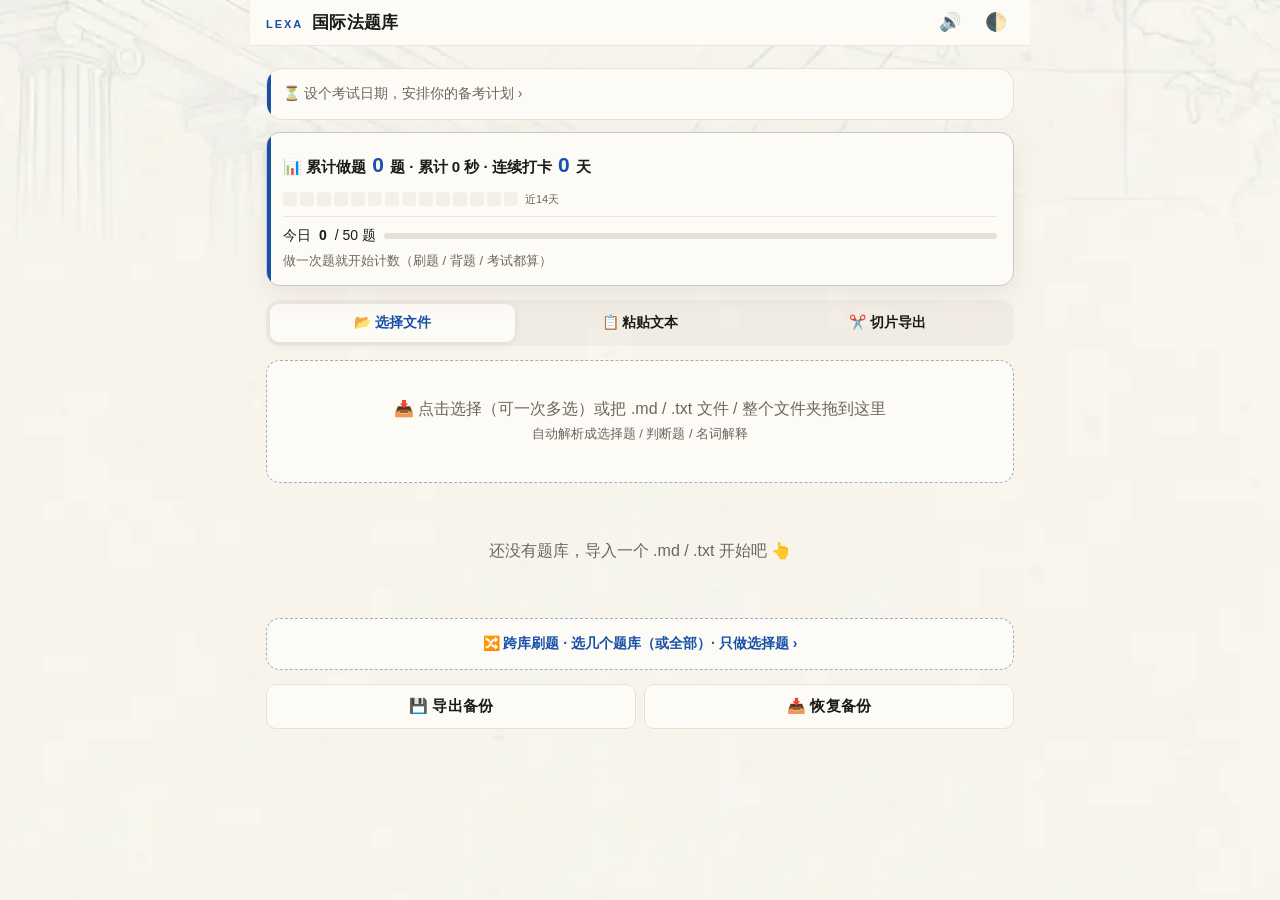
==== index.html @ 232411f0 "Add files via upload" ====
<!DOCTYPE html>
<html lang="zh-CN">
<head>
  <meta charset="UTF-8" />
  <meta name="viewport" content="width=device-width, initial-scale=1, viewport-fit=cover, maximum-scale=1, user-scalable=no" />
  <!-- 与 .appbar 底色一致，装成 PWA 后顶部不留色差；切深色时由 app.js 同步 -->
  <meta name="theme-color" content="#fdfbf6" />
  <title>LEXA · 国际法题库</title>
  <link rel="manifest" href="manifest.webmanifest" />
  <link rel="icon" href="icon.svg" type="image/svg+xml" />
  <link rel="apple-touch-icon" href="icon.svg" />
  <link rel="stylesheet" href="styles.css" />
</head>
<body>
  <!-- 全局错误横幅：任何未捕获异常都会在这里显示，避免白屏无提示 -->
  <div class="crashbar hidden" id="crashbar"></div>

  <!-- 顶部栏 -->
  <div class="appbar">
    <button class="back hidden" id="backBtn">‹ 返回</button>
    <h1><span class="brand-mark">LEXA</span><span class="brand-title" id="title">国际法题库</span></h1>
    <span class="spacer"></span>
    <button class="iconbtn" id="sfxBtn" title="音效开关">🔊</button>
    <button class="iconbtn" id="themeBtn" title="切换深色">🌓</button>
  </div>

  <!-- 首页：题库列表 + 导入 -->
  <div class="view" id="view-home">
    <!-- v37.3：首页恢复条——退出后重开 App 第一眼就能看到 -->
    <div id="homeResumeBar" class="resume-bar hidden" style="margin-bottom:12px">
      <div class="rb-info">▶️ 继续上次 <b id="homeResumeDesc"></b></div>
      <div class="rb-btns">
        <button class="btn small" id="homeResumeGo">继续 ›</button>
        <button class="btn ghost small" id="homeResumeDrop">放弃</button>
      </div>
    </div>
    <!-- v27：考试倒计时 + 目标计划卡（考试日期/目标未设置时显示引导行），由 renderExamCard 填充 -->
    <div id="examCard" class="exam-card hidden"></div>
    <!-- F2：全站累计统计卡（题数/时长/连续打卡），由 renderHomeStats 填充 -->
    <div id="homeStats" class="home-stats hidden"></div>
    <div class="seg" id="importSeg" style="margin-bottom:14px">
      <button data-v="file" class="on">📂 选择文件</button>
      <button data-v="paste">📋 粘贴文本</button>
      <button data-v="slice">✂️ 切片导出</button>
    </div>
    <div class="drop" id="dropZone">
      📥 点击选择（可一次多选）或把 .md / .txt 文件 / 整个文件夹拖到这里<br />
      <span class="muted" style="font-size:13px">自动解析成选择题 / 判断题 / 名词解释</span>
    </div>
    <input type="file" id="fileInput" accept=".md,.markdown,.txt,.text" multiple class="hidden" />
    <div id="sliceArea" class="hidden">
      <div class="drop" id="sliceDrop">
        ✂️ 点击选择多个原始 .md / .txt（可拖入文件或文件夹）<br />
        <span class="muted" style="font-size:13px">原文逐字切片（≤6000 字/片、题块边界切）→ 下载后送 AI 按《题库导入排版规范》修正 → 再导入</span>
      </div>
      <input type="file" id="sliceInput" accept=".md,.markdown,.txt,.text" multiple class="hidden" />
    </div>
    <div id="pasteArea" class="hidden">
      <div class="field">
        <label>题库名称（留空则自动识别文件名/标题）</label>
        <input type="text" id="pasteName" placeholder="例如：2026 法规考点速记" />
      </div>
      <div class="field">
        <label>把 OCR 软件（图片转 markdown）导出的 .md / 笔记文本粘贴到这里</label>
        <textarea id="pasteText" rows="9" placeholder="支持规范格式与自由笔记，参见 README…"></textarea>
      </div>
      <div class="muted" style="font-size:13px;margin:-6px 0 12px">
        💡 工作流：PC 用「图片转 markdown」OCR → 导出 .md → 传到手机 → 在这里粘贴 → 自动转题库
      </div>
      <button class="btn" id="pasteImport">解析并导入题库 ›</button>
    </div>
    <div id="bankList"></div>
    <!-- v31：跨库刷题入口（多题库混合 / 只做选择题） -->
    <div class="mix-entry" id="mixEntry">🔀 跨库刷题 · 选几个题库（或全部）· 只做选择题 ›</div>
    <div class="home-tools">
      <button class="btn secondary" id="backupBtn">💾 导出备份</button>
      <button class="btn secondary" id="restoreBtn">📥 恢复备份</button>
      <input type="file" id="restoreInput" accept=".json,application/json" class="hidden" />
    </div>
  </div>

  <!-- 题库详情：三模式 + 目录 -->
  <div class="view hidden" id="view-bank">
    <div id="bankSwitch" class="bank-switch"></div>
    <div id="bankStats" class="bank-summary"></div>
    <!-- F2：本题库近 14 天每日做题量，由 renderBankChart 填充 -->
    <div id="bankChart" class="bank-chart hidden"></div>

    <!-- v23：断点续刷——上次没做完的背题/刷题会话，进题库即可一键接着来 -->
    <div id="resumeBar" class="resume-bar hidden">
      <div class="rb-info">▶️ 继续上次 <b id="resumeDesc"></b></div>
      <div class="rb-btns">
        <button class="btn small" id="resumeGo">继续 ›</button>
        <button class="btn ghost small" id="resumeDrop">放弃</button>
      </div>
    </div>

    <!-- F1：错题本入口（跨会话，数据来自 progress 的累计答错次数） -->
    <button class="wb-entry" id="wrongEntry" type="button">
      <span>🔥 错题本</span>
      <span class="wb-entry-right"><b id="wrongEntryCount">0</b><span class="muted" id="wrongEntryHint"></span></span>
    </button>

    <!-- F18：弱项专项包（弱章 60% + 错题 40% 组卷，一键进刷题；hint 由 refreshWeakEntry 填充） -->
    <button class="wb-entry wp-entry" id="weakEntry" type="button">
      <span>🎯 弱项专项包</span>
      <span class="wb-entry-right"><b id="weakEntryAcc"></b><span class="muted" id="weakEntryHint">算一算…</span></span>
    </button>

    <div class="mode-grid">
      <div class="mode-card" data-mode="memorize">
        <h3>🃏 背题模式</h3>
        <p>卡片正反面翻转，按记忆曲线安排复习（忘记 / 模糊 / 记住），适合记忆巩固。<span class="due-hint" id="memDueHint"></span></p>
      </div>
      <div class="mode-card" data-mode="practice">
        <h3>✍️ 刷题模式</h3>
        <p>逐题作答立即反馈 + 解析，自动收错题，选项乱序，适合练手感。</p>
      </div>
      <div class="mode-card" data-mode="exam">
        <h3>⏱️ 考试模式</h3>
        <p>限时组卷、交卷出分、按章节正确率分析（仅选择题/判断题计分）。</p>
      </div>
    </div>

    <!-- 练习范围选择（点模式卡片后展开） -->
    <div id="rangeBar" class="range-bar hidden">
      <div class="range-head"><b id="rangeMode"></b>练习范围 <span class="muted" id="rangeHint"></span></div>
      <div class="seg" id="rangeSeg">
        <button data-v="all" class="on">全部题目</button>
        <button data-v="chapter">按章节选</button>
      </div>
      <!-- v30：做题顺序（仅刷题）/ 背书方案（仅背题） -->
      <div class="seg hidden" id="orderSeg">
        <button data-v="rand" class="on">🎲 随机顺序</button>
        <button data-v="seq">📖 按原顺序</button>
      </div>
      <div class="seg hidden" id="planSeg">
        <button data-v="due" class="on">⏰ 到期复习（今日该背）</button>
        <button data-v="all">📚 全书过卡（系统方案）</button>
      </div>
      <!-- v37：背题题型筛选（多选专项等） -->
      <div class="seg hidden" id="memTypeSeg">
        <button data-v="all" class="on">全部题型</button><button data-v="choice">选择题</button>
        <button data-v="multiple">多选专项</button><button data-v="judge">判断题</button>
        <button data-v="essay">主观题</button>
      </div>
      <div id="chapterPicker" class="chapter-picker hidden"></div>
      <button class="btn" id="rangeStart">开始 ›</button>
      <button class="btn ghost" id="rangeCancel">取消</button>
    </div>

    <!-- 目录树 -->
    <div class="section-head">
      <span>目录</span>
      <span class="muted" id="outlineHint"></span>
      <button class="btn ghost small" id="outlineFold">全部折叠</button>
    </div>
    <div id="outlineTree" class="outline"></div>

    <!-- 题目列表 + 搜索 -->
    <div class="section-head">
      <span>题目</span>
      <span class="muted" id="qlistHint"></span>
    </div>
    <input type="search" id="qSearch" class="search" placeholder="搜索题干 / 选项 / 答案 / 解析…" />
    <div id="questionList" class="qlist"></div>

    <div style="margin-top:18px" id="bankTools"></div>
  </div>

  <!-- 学习容器（背题/刷题/考试 共用） -->
  <div class="view hidden" id="view-study"></div>

  <!-- F1：错题本（内容全由 app.js 渲染） -->
  <div class="view hidden" id="view-wrong"></div>

  <!-- v20：恢复备份方式选择（合并 / 覆盖 / 取消） -->
  <div class="modal-mask hidden" id="restoreModal">
    <div class="modal-card">
      <h3>📥 恢复备份</h3>
      <p class="muted" id="rmSummary" style="font-size:14px;margin:4px 0 14px"></p>
      <button class="btn" id="rmMerge">🤝 合并恢复（推荐）</button>
      <div class="muted" style="font-size:12px;margin:4px 0 12px">保留本机数据；学习进度按较新者合并，同一题库自动去重</div>
      <button class="btn secondary" id="rmOverwrite">♻️ 覆盖恢复</button>
      <div class="muted" style="font-size:12px;margin:4px 0 12px">清空本机全部题库与进度，完全换成备份内容（不可撤销）</div>
      <button class="btn ghost" id="rmCancel">取消</button>
    </div>
  </div>

  <!-- v23：声音与震动设置（音效包换包即试听） -->
  <div class="modal-mask hidden" id="sfxModal">
    <div class="modal-card">
      <h3>🔔 声音与震动</h3>
      <div class="field"><label>音效</label>
        <div class="seg" id="sfxOnSeg">
          <button data-v="1">开</button><button data-v="0">关</button>
        </div>
      </div>
      <!-- v29：音量三档——手机外放听合成音偏轻，响度交给用户 -->
      <div class="field"><label>音量</label>
        <div class="seg" id="volSeg">
          <button data-v="0.6">轻</button><button data-v="1">标准</button><button data-v="1.6">响</button>
        </div>
      </div>
      <div class="field"><label>音效包（切换即试听）</label>
        <div class="seg" id="packSeg">
          <button data-v="crisp">清脆</button><button data-v="soft">柔和</button><button data-v="wood">木质</button><button data-v="retro">怀旧</button>
        </div>
      </div>
      <div class="field hidden" id="vibeField"><label>震动（做完一题 / 答错时轻震）</label>
        <div class="seg" id="vibeSeg">
          <button data-v="1">开</button><button data-v="0">关</button>
        </div>
      </div>
      <!-- v28：背景音乐（内置合成曲 + 本地音乐导入，曲目可扩展） -->
      <div class="field"><label>背景音乐（做题时轻声循环）</label>
        <div class="seg" id="bgmOnSeg">
          <button data-v="1">开</button><button data-v="0">关</button>
        </div>
        <select id="bgmTrack"></select>
        <div class="eq-row" style="margin-top:8px">
          <button class="btn secondary" id="bgmAdd">＋ 添加本地音乐</button>
          <button class="btn secondary hidden" id="bgmDel">删</button>
        </div>
        <input type="file" id="bgmFile" accept="audio/*" class="hidden">
        <div class="muted" style="font-size:12px;margin-top:4px">支持 mp3 / m4a / ogg / wav，存在本机不联网</div>
      </div>
      <!-- v39：选项乱序开关（用户要求可切换：乱序/原序） -->
      <div class="field"><label>选项乱序（内容在 ABCD 位置间打乱）</label>
        <div class="seg" id="optShuffleSeg">
          <button data-v="1">🔀 乱序</button><button data-v="0">📖 原序</button>
        </div>
      </div>
      <!-- v34.3：导出题库清洗规则（给外部 AI 的导入规范） -->
      <button class="btn secondary" id="exportRulesBtn">📤 导出清洗规则（AI 导入规范）</button>
      <button class="btn ghost" id="sfxModalClose">关闭</button>
    </div>
  </div>

  <!-- v25：题目编辑弹层（内容由 app.js 按题型生成） -->
  <div class="modal-mask hidden" id="editModal">
    <div class="modal-card">
      <h3>✏️ 编辑题目</h3>
      <div id="editBody"></div>
      <button class="btn" id="editSave">保存</button>
      <button class="btn ghost" id="editCancel">取消</button>
    </div>
  </div>

  <!-- v24：每日目标设置 -->
  <div class="modal-mask hidden" id="goalModal">
    <div class="modal-card">
      <h3>🎯 每日目标</h3>
      <div class="seg" id="goalSeg" style="margin:12px 0">
        <button data-v="20">20 题</button><button data-v="50">50 题</button>
        <button data-v="100">100 题</button><button data-v="150">150 题</button>
      </div>
      <!-- v32 A1：背题每日限额（Anki 式保护——防积压雪崩，不累积到明天） -->
      <div class="field"><label>每日新卡上限</label>
        <div class="seg" id="limNewSeg">
          <button data-v="10">10</button><button data-v="20">20</button>
          <button data-v="30">30</button><button data-v="50">50</button><button data-v="0">不限</button>
        </div>
      </div>
      <div class="field"><label>每日复习上限</label>
        <div class="seg" id="limRevSeg">
          <button data-v="50">50</button><button data-v="100">100</button>
          <button data-v="200">200</button><button data-v="0">不限</button>
        </div>
      </div>
      <button class="btn ghost" id="goalModalClose">关闭</button>
    </div>
  </div>

  <!-- v27：考试计划（考试日期 + 多目标 + 一键三阶段生成），内容由 app.js 渲染 -->
  <div class="modal-mask hidden" id="planModal">
    <div class="modal-card plan-card">
      <h3>⏳ 考试计划</h3>
      <div class="field"><label>考试名称</label>
        <input type="text" id="examName" placeholder="如：00247 国际法" maxlength="40">
      </div>
      <div class="field"><label>考试日期</label>
        <input type="date" id="examDate">
      </div>
      <button class="btn secondary" id="examSave" style="width:100%">保存考试信息</button>
      <div class="plan-list" id="goalList"></div>
      <div class="field"><label>添加目标</label>
        <input type="text" id="goalTitle" placeholder="目标，如：名词解释全部背完" maxlength="60">
        <div class="plan-row">
          <input type="date" id="goalDeadline">
          <select id="goalMetric">
            <option value="new">累计做题数</option>
            <option value="wrong">错题清零</option>
            <option value="mock">整卷模拟次数</option>
            <option value="manual">手动勾选</option>
          </select>
        </div>
        <input type="number" id="goalTarget" placeholder="数量（错题清零/手动可留空）" min="1" inputmode="numeric">
        <button class="btn secondary" id="goalAdd" style="width:100%;margin-top:8px">＋ 添加目标</button>
      </div>
      <button class="btn" id="planGen" style="width:100%">✨ 生成建议计划（三阶段）</button>
      <button class="btn ghost" id="planModalClose">关闭</button>
    </div>
  </div>

  <!-- v31：跨库刷题弹层（题库多选 + 题型筛选 + 顺序） -->
  <div class="modal-mask hidden" id="mixModal">
    <div class="modal-card">
      <h3>🔀 跨库刷题</h3>
      <div class="field"><label>选择题库（可多选）</label>
        <div id="mixBanks" class="chapter-picker" style="max-height:200px;margin-top:4px"></div>
        <button class="btn secondary" id="mixAll" style="width:100%;margin-top:8px">全选 / 全不选</button>
      </div>
      <div class="field"><label>题型</label>
        <div class="seg" id="mixTypeSeg">
          <button data-v="all" class="on">全部题型</button><button data-v="choice">✅ 选择题</button>
          <button data-v="judge">判断题</button><button data-v="essay">主观题</button>
        </div>
      </div>
      <div class="field"><label>顺序</label>
        <div class="seg" id="mixOrderSeg">
          <button data-v="rand" class="on">🎲 随机</button><button data-v="seq">📖 按原顺序</button>
        </div>
      </div>
      <div class="muted" id="mixHint" style="font-size:13px;margin-top:8px"></div>
      <button class="btn" id="mixStart" style="width:100%;margin-top:10px">开始刷题 ›</button>
      <button class="btn secondary" id="mixSave" style="width:100%;margin-top:8px">💾 保存为新题库（下次不用重选）</button>
      <button class="btn ghost" id="mixModalClose">关闭</button>
    </div>
  </div>

  <!-- v24：PWA 更新提示条（新版装好后出现，点刷新即用上） -->
  <div class="update-bar hidden" id="updateBar">
    <span>🎉 新版本已就绪</span>
    <button id="updateReload">刷新</button>
    <button id="updateClose" title="关闭">✕</button>
  </div>

  <div class="toast" id="toast"></div>

  <script src="db.js"></script>
  <script src="parser.js"></script>
  <script src="slicer.js"></script>
  <script src="scheduler.js"></script>
  <script src="scoring.js"></script>
  <script src="sfx.js"></script>
  <script src="bgm.js"></script>
  <script src="app.js"></script>
  <script>
    if ('serviceWorker' in navigator) {
      window.addEventListener('load', () => navigator.serviceWorker.register('sw.js').catch(() => {}));
    }
  </script>
</body>
</html>
---- styles.css ----
/* ============================================================
   唯一令牌源（v15.1 色温校正，2026-09-14）
   全部取自 LEXA 设计板 PNG 的像素采样，基调是「暖米纸 + 宝蓝」。
   上一版照着说明文档写成了冷蓝灰 + 暗靛，色温整体反了，观感发闷。
   改配色只改这里，下面不再有第二份令牌。
   ============================================================ */
:root {
  --bg: #f7f4ed;            /* 暖米白 —— 设计板出现率最高色 */
  --surface: #fdfbf6;       /* 暖白卡片，比底色亮一档 */
  --card: #fdfbf6;
  --text: #1a1a17;          /* 中性偏暖深色（设计板文字实测 #101010~#181818） */
  --muted: #6b665e;         /* 暖灰 —— 在 #f7f4ed 上对比度 5.18 */
  --primary: #1850a8;       /* 宝蓝 —— 设计板实测主色 */
  --primary-d: #123f8a;
  --primary-soft: #e7ecf7;
  --on-primary: #ffffff;    /* 实心主色底上的文字色，深色模式必须反相 */
  --ok: #17705d;
  --ok-bg: #e6f0eb;
  --ok-fg: #ffffff;         /* 实心绿底上的文字色，深色模式必须反相 */
  --bad: #a83a33;           /* 砖红 —— 在 --bad-bg 上 5.40（原 #b5473f 只有 4.55，太贴线） */
  --bad-bg: #f8eae6;
  --bad-fg: #ffffff;
  --warn: #8f5b17;          /* 深琥珀 —— 在 --warn-bg 上 5.06（原 #a56b1f 只有 3.94，不达标） */
  --warn-bg: #fbf0dc;
  --line: #e6e1d7;          /* 暖灰分隔线 */
  --line-soft: rgba(230,225,215,.8);
  /* color-mix() 在部分低端安卓 WebView 上无效，这里预先算好实色 */
  --line-primary: #c5cad0;        /* primary 16% + line */
  --line-primary-strong: #9eaec7; /* primary 35% + line */
  --seg-bg: rgba(230,225,215,.42);
  --toast-bg: #1f1c17;            /* 暖黑，替代冷黑 #111827 */
  --grid-line: rgba(140,122,92,.05);
  --bg-img: url("bg-light.webp"); /* v15 LEXA 底图（9KB WebP，已暖化） */
  --radius: 14px;
  --shadow: 0 8px 26px rgba(74, 62, 40, .09);
  --shadow-sm: 0 2px 9px rgba(74, 62, 40, .06);
  /* v14 动画令牌：统一时长/曲线，改一处全站生效 */
  --dur-fast: .16s;
  --dur: .26s;
  --dur-slow: .45s;
  --ease: cubic-bezier(.22,.61,.36,1);
}
[data-theme="dark"] {
  /* 设计板全部是浅色界面，深色版没有设计稿依据，
     只做与浅色一致的暖化微调，主色换成同族亮宝蓝。 */
  --bg: #1a1815;
  --surface: #24211c;
  --card: #24211c;
  --text: #f2efe8;
  --muted: #a39c8f;
  --primary: #7aabec;
  --primary-d: #8fbbf2;
  --primary-soft: #1e2c44;
  /* 亮宝蓝底上必须用深色字：白字对比度只有 1.7:1，上一版就是这个毛病 */
  --on-primary: #0f1a2b;
  --ok: #6fc9a8;
  --ok-bg: #16302a;
  --ok-fg: #0b2419;
  --bad: #e8a196;
  --bad-bg: #3a2520;
  --bad-fg: #2a0f0c;
  --warn: #e6bb72;
  --warn-bg: #38301f;
  --line: #38332b;
  --line-soft: rgba(56,51,43,.8);
  --line-primary: #43464a;
  --line-primary-strong: #4f5d6f;
  --seg-bg: rgba(56,51,43,.42);
  --toast-bg: #f2efe8;
  --grid-line: rgba(226,214,190,.035);
  --bg-img: url("bg-dark.webp");
  --shadow: 0 10px 32px rgba(0,0,0,.34);
  --shadow-sm: 0 2px 10px rgba(0,0,0,.24);
}
* { box-sizing: border-box; -webkit-tap-highlight-color: transparent; }
html, body { margin: 0; padding: 0; }
body {
  font-family: -apple-system, BlinkMacSystemFont, "Segoe UI", "PingFang SC", "Microsoft YaHei", sans-serif;
  background: var(--bg); color: var(--text);
  font-size: 16px; line-height: 1.55;
  max-width: 720px; margin: 0 auto;
  overflow-x: hidden;
}

/* ============ v14 动画系统 ============
   原则：只动 transform / opacity / filter —— 不触发布局与重绘，安卓低端机不掉帧。
   所有动画统一走 --dur-* 与 --ease 令牌，改一处全站生效。
   末尾有 prefers-reduced-motion 降级：系统开了「减少动态效果」就全部关掉。
*/
@keyframes fadeIn {
  from { opacity: 0; transform: translateY(10px); }
  to { opacity: 1; transform: translateY(0); }
}
.fade-in { animation: fadeIn var(--dur) var(--ease) forwards; }

/* 切题：新题从右侧 18px 处滑入（背题 / 刷题 / 考试通用） */
@keyframes slideIn {
  from { opacity: 0; transform: translateX(18px); }
  to { opacity: 1; transform: translateX(0); }
}
.slide-in { animation: slideIn var(--dur) var(--ease) both; }

/* v19：视图切换转场（首页↔题库↔学习页↔错题本）。
   .hidden 是 display:none，元素重新显示时 CSS 动画自动重放 —— 纯 CSS 生效，零 JS 改动；
   同一视图内部反复渲染（切题）不会重触发，只有真正「进入视图」才播。 */
@keyframes viewIn {
  from { opacity: 0; transform: translateY(8px); }
  to { opacity: 1; transform: translateY(0); }
}
.view:not(.hidden) { animation: viewIn .24s var(--ease) both; }

/* v20：恢复方式选择弹层（合并 / 覆盖）。只用现有令牌，深浅色自适应。 */
@keyframes maskIn { from { opacity: 0; } to { opacity: 1; } }
.modal-mask {
  position: fixed; inset: 0; z-index: 60;
  display: flex; align-items: center; justify-content: center;
  background: rgba(0, 0, 0, .45);
  padding: 24px;
  animation: maskIn .15s ease both;
}
.modal-mask.hidden { display: none; }
.modal-card {
  background: var(--surface); border: 1px solid var(--line);
  border-radius: 16px; padding: 18px 16px;
  width: 100%; max-width: 340px;
  box-shadow: var(--shadow);
  animation: viewIn .22s var(--ease) both;
  /* v28：设置弹层内容变多（音效/音效包/震动/BGM），小屏上底部按钮会被挤出视外够不着
     ——限高 + 内部滚动（与 .plan-card 同策略）
     v29：加 vh 兜底——X5 等老内核不认 dvh 时整条声明失效，限高直接没了（用户截图实锤） */
  max-height: 86vh; max-height: 86dvh; overflow-y: auto;
}
.modal-card h3 { margin: 0; font-size: 17px; }
.modal-card .btn { width: 100%; }

/* v23：断点续刷横幅（题库详情页，错题本入口上方） */
.resume-bar {
  display: flex; align-items: center; justify-content: space-between; gap: 10px;
  background: var(--surface); border: 1px solid var(--line);
  border-left: 3px solid var(--primary);
  border-radius: 12px; padding: 10px 12px; margin-top: 10px;
  box-shadow: var(--shadow-sm);
  animation: fadeIn .3s var(--ease) both;
}
.rb-info { font-size: 14px; line-height: 1.45; min-width: 0; }
.rb-info b { color: var(--primary); }
.rb-btns { display: flex; gap: 8px; flex: none; }
.rb-btns .btn.small { margin-left: 0; }

/* 答错：选项轻微横向抖动 240ms */
@keyframes shakeX {
  0%, 100% { transform: translateX(0); }
  20% { transform: translateX(-7px); }
  40% { transform: translateX(6px); }
  60% { transform: translateX(-4px); }
  80% { transform: translateX(2px); }
}
.shake { animation: shakeX .24s var(--ease); }

/* 答对：选项弹一下 320ms */
@keyframes pop {
  0% { transform: scale(1); }
  45% { transform: scale(1.035); }
  100% { transform: scale(1); }
}
.pop { animation: pop .32s var(--ease); }

/* 结果页分数：从下方浮起 + 轻微放大 */
@keyframes scoreIn {
  from { opacity: 0; transform: translateY(14px) scale(.94); }
  to { opacity: 1; transform: translateY(0) scale(1); }
}
.result-score { animation: scoreIn .42s var(--ease) both; }

/* 元素出现：列表项/卡片逐个错峰淡入（stagger 用内联 --i 控制） */
@keyframes riseIn {
  from { opacity: 0; transform: translateY(8px); }
  to { opacity: 1; transform: translateY(0); }
}
.rise { animation: riseIn var(--dur) var(--ease) both; animation-delay: calc(var(--i, 0) * 40ms); }

/* 倒计时剩余 60 秒内：数字呼吸提示 */
@keyframes pulseSoft {
  0%, 100% { opacity: 1; }
  50% { opacity: .55; }
}
.timer-warn { animation: pulseSoft 1.4s ease-in-out infinite; color: var(--bad) !important; }

/* 空状态插画 */
.empty-state {
  text-align: center;
  padding: 40px 20px;
  color: var(--muted);
}

.empty-state .emoji {
  font-size: 48px;
  display: block;
  margin-bottom: 12px;
  animation: bounce 2s infinite;
}

@keyframes bounce {
  0%, 100% { transform: translateY(0); }
  50% { transform: translateY(-10px); }
}
/* 全局错误横幅：sticky 而非 fixed，避免盖住顶部栏 */
.crashbar {
  position: sticky; top: 0; z-index: 30;
  background: var(--bad); color: var(--bad-fg);
  padding: 10px 14px; font-size: 13px; line-height: 1.5;
  padding-left: calc(14px + env(safe-area-inset-left, 0px));
  padding-right: calc(14px + env(safe-area-inset-right, 0px));
  padding-top: calc(10px + env(safe-area-inset-top, 0px));
  box-shadow: var(--shadow);
}
.crashbar .crash-row {
  display: flex; align-items: flex-start; gap: 8px;
  padding: 4px 0;
  border-bottom: 1px solid rgba(0,0,0,.22);
}
.crashbar .crash-row:last-child { border-bottom: none; }
.crashbar .crash-row > span { flex: 1; word-break: break-word; }
.crashbar .crash-x {
  flex: none; border: none; background: rgba(0,0,0,.16); color: var(--bad-fg);
  border-radius: 6px; width: 24px; height: 24px; cursor: pointer; font-size: 12px;
  padding: 0; line-height: 1;
}
.appbar {
  position: sticky; top: 0; z-index: 20;
  background: var(--surface); border-bottom: 1px solid var(--line);
  display: flex; align-items: center; gap: 10px;
  padding: 12px 16px;
  /* 刘海屏横屏 / 曲面屏边缘：左右上都要让出安全区 */
  padding-top: calc(12px + env(safe-area-inset-top, 0px));
  padding-left: calc(16px + env(safe-area-inset-left, 0px));
  padding-right: calc(16px + env(safe-area-inset-right, 0px));
}
.appbar h1 { font-size: 18px; margin: 0; flex: 1; }
.appbar .back { cursor: pointer; font-size: 15px; color: var(--primary); border: none; background: none; padding: 4px 0; }
.appbar .iconbtn { cursor: pointer; border: none; background: none; color: var(--text); font-size: 18px; line-height: 1.3; padding: 2px 7px; }
/* 底部留安全区：全面屏/手势条机型上，最后一排按钮（下一题、交卷）不会被系统条压住 */
.view {
  padding: 16px;
  padding-bottom: calc(16px + env(safe-area-inset-bottom, 0px));
  padding-left: calc(16px + env(safe-area-inset-left, 0px));
  padding-right: calc(16px + env(safe-area-inset-right, 0px));
}
.hidden { display: none !important; }
.muted { color: var(--muted); }
.center { text-align: center; }
.spacer { flex: 1; }

/* 按钮 */
.btn {
  display: inline-flex; align-items: center; justify-content: center; gap: 6px;
  border: none; border-radius: 12px; padding: 12px 16px;
  background: var(--primary); color: var(--on-primary); font-size: 15px; font-weight: 600;
  cursor: pointer; width: 100%; transition: transform .05s, background .15s;
}
.btn:active { transform: scale(.98); }
.btn.secondary { background: var(--surface); color: var(--text); border: 1px solid var(--line); }
.btn.ghost { background: transparent; color: var(--primary); }
.btn.danger { background: var(--bad-bg); color: var(--bad); }
.btn-row { display: flex; gap: 10px; }
.btn-row .btn { flex: 1; }

/* 题库卡片 */
.bank-card {
  background: var(--surface); border: 1px solid var(--line); border-radius: var(--radius);
  padding: 16px; margin-bottom: 12px; box-shadow: var(--shadow); cursor: pointer;
}
.bank-card .name { font-size: 17px; font-weight: 700; }
.bank-card .meta { color: var(--muted); font-size: 13px; margin-top: 4px; }
.bank-card .modes { display: flex; gap: 8px; margin-top: 14px; }
.bank-card .modes .btn { padding: 10px; font-size: 14px; }
.bank-card .del { float: right; color: var(--muted); font-size: 13px; cursor: pointer; }

/* 模式选择大卡片 */
.mode-grid { display: grid; grid-template-columns: 1fr; gap: 12px; margin-top: 8px; }
.mode-card {
  background: var(--surface); border: 1px solid var(--line); border-radius: var(--radius);
  padding: 18px; box-shadow: var(--shadow); cursor: pointer;
  position: relative;
}
/* v21：选中态——点开后在「练习范围」期间保持高亮，桌面端也能看出选了哪个模式 */
.mode-card.sel { border-color: var(--primary); }
.mode-card.sel::after {
  content: '✓ 已选';
  position: absolute; top: 10px; right: 10px;
  background: var(--primary); color: var(--on-primary);
  font-size: 11px; font-weight: 700; line-height: 1;
  padding: 5px 9px; border-radius: 999px;
}
.mode-card h3 { margin: 0 0 4px; font-size: 17px; }
.mode-card p { margin: 0; color: var(--muted); font-size: 13px; }

/* 学习卡片（背题） */
.card-flip {
  background: var(--surface); border-radius: var(--radius); box-shadow: var(--shadow);
  min-height: 38vh; padding: 22px;   /* v29：42→38，短题卡不再大片空白 */ display: flex; flex-direction: column;
  border: 1px solid var(--line);
}

/* v14：真 3D 翻转。
   旧版 .card-flip 是「假翻转」——翻面直接把 innerHTML 换成 正面+答案，没有任何转场。
   这里改用 双面 + rotateY：两面用 grid 叠在同一格里，容器高度自动取两面中较高的那个，
   所以长题干/长解析也不会被裁掉（不需要写死 height）。 */
.flip3d { perspective: 1600px; margin-bottom: 2px; }
.flip3d-inner {
  display: grid;
  transform-style: preserve-3d;
  transition: transform var(--dur-slow) var(--ease);
}
.flip3d.flipped .flip3d-inner { transform: rotateY(180deg); }
.flip-face {
  grid-area: 1 / 1;
  backface-visibility: hidden;
  -webkit-backface-visibility: hidden;
  background: var(--surface); border: 1px solid var(--line);
  border-radius: var(--radius); box-shadow: var(--shadow);
  min-height: 38vh; padding: 22px;   /* v29：42→38，短题卡不再大片空白 */
  display: flex; flex-direction: column;
}
.flip-back { transform: rotateY(180deg); }
.flip-face .tag {
  align-self: flex-start; font-size: 12px; padding: 3px 10px; border-radius: 999px;
  background: var(--primary); color: var(--on-primary); margin-bottom: 12px;
}
.flip-face .stem { font-size: 19px; font-weight: 600; }
.flip-face .opt { margin: 10px 0; padding: 12px 14px; border: 1px solid var(--line); border-radius: 12px; }
.flip-face .def { font-size: 17px; line-height: 1.7; }
.flip-face .exp { margin-top: 14px; padding-top: 12px; border-top: 1px dashed var(--line); color: var(--muted); font-size: 14px; }
.card-flip .tag {
  align-self: flex-start; font-size: 12px; padding: 3px 10px; border-radius: 999px;
  background: var(--primary); color: var(--on-primary); margin-bottom: 12px;
}
.card-flip .stem { font-size: 19px; font-weight: 600; flex: 1; }
.card-flip .opt { margin: 10px 0; padding: 12px 14px; border: 1px solid var(--line); border-radius: 12px; }
.card-flip .def { font-size: 17px; line-height: 1.7; flex: 1; }
.card-flip .exp { margin-top: 14px; padding-top: 12px; border-top: 1px dashed var(--line); color: var(--muted); font-size: 14px; }
.flip-hint { text-align: center; color: var(--muted); margin: 14px 0; font-size: 14px; }
.rate-row { display: flex; gap: 10px; margin-top: 8px; }
.rate-row .btn { flex: 1; }
.rate-forget { background: var(--bad-bg); color: var(--bad); }
.rate-dim { background: var(--warn-bg); color: var(--warn); }
.rate-know { background: var(--ok-bg); color: var(--ok); }

/* 刷题/考试的选项 */
.q-stem { font-size: 18px; font-weight: 600; margin-bottom: 16px; }
.q-stem .qnum { color: var(--muted); font-size: 14px; font-weight: 400; display: block; margin-bottom: 6px; }
.option {
  display: flex; align-items: center; gap: 12px; padding: 14px;
  border: 1.5px solid var(--line); border-radius: 12px; margin-bottom: 10px; cursor: pointer;
  background: var(--surface);
  /* v14：按下即时回弹 + 状态色渐变，点上去有"手感" */
  transition: transform var(--dur-fast) var(--ease),
              border-color var(--dur-fast) var(--ease),
              background var(--dur) var(--ease),
              opacity var(--dur) var(--ease);
}
.option:active { transform: scale(.985); }
.option .key {
  width: 28px; height: 28px; flex: none; border-radius: 50%; border: 1.5px solid var(--line);
  display: flex; align-items: center; justify-content: center; font-weight: 700; font-size: 14px;
  transition: border-color var(--dur-fast) var(--ease), color var(--dur-fast) var(--ease),
              background var(--dur-fast) var(--ease);
}
.option.correct { border-color: var(--ok); background: var(--ok-bg); }
.option.correct .key { border-color: var(--ok); color: var(--ok-fg); background: var(--ok); }
.option.wrong { border-color: var(--bad); background: var(--bad-bg); }
.option.wrong .key { border-color: var(--bad); color: var(--bad-fg); background: var(--bad); }
.option.chosen { border-color: var(--primary); }
/* v14：出结果后，非正确项整体淡出到 55%，视线自动落在正确答案上 */
.option.locked { cursor: default; }
.option.locked:active { transform: none; }
.option.locked:not(.correct):not(.wrong) { opacity: .55; }

/* v5 填空题输入作答 */
.fill-input {
  width: 100%; box-sizing: border-box; padding: 14px; font-size: 16px; /* 16px 防 iOS 聚焦缩放 */
  border: 1.5px solid var(--line); border-radius: 12px; background: var(--surface);
  color: var(--text); margin-bottom: 12px; outline: none;
  -webkit-appearance: none; appearance: none;
}
.fill-input:focus { border-color: var(--primary); }
.fill-input:disabled { opacity: .75; cursor: not-allowed; }
.fill-input.fill-right { border-color: var(--ok); background: var(--ok-bg); }
.fill-input.fill-wrong { border-color: var(--bad); background: var(--bad-bg); }
.option.chosen .key { border-color: var(--primary); color: var(--primary); }
.option.locked { cursor: default; }
/* v14：反馈块左侧 3px 色条 + 滑入，比整块纯色底更克制、也更容易一眼分辨对错 */
.feedback {
  margin: 14px 0; padding: 12px 14px; border-radius: 12px; font-weight: 600;
  border-left: 3px solid transparent;
  animation: slideIn var(--dur) var(--ease) both;
}
.feedback.ok { background: var(--ok-bg); color: var(--ok); border-left-color: var(--ok); }
.feedback.bad { background: var(--bad-bg); color: var(--bad); border-left-color: var(--bad); }
.feedback .sub {
  font-weight: 400; color: var(--muted); display: block;
  margin-top: 8px; padding-top: 8px; font-size: 14px; line-height: 1.6;
  border-top: 1px solid rgba(128,128,128,.16);
}
.q-stem .qnum .timer-warn { font-variant-numeric: tabular-nums; }

/* 进度条 */
.progress-top { display: flex; align-items: center; gap: 10px; margin-bottom: 14px; font-size: 13px; color: var(--muted); }
.progress-top .pnum { font-variant-numeric: tabular-nums; font-weight: 600; color: var(--text); flex: none; }
/* v21：背题/刷题的用时 chip（考试模式的时间在题号里，沿用 v14 位置） */
.progress-top .mtimer {
  flex: none; font-size: 12px; color: var(--muted);
  font-variant-numeric: tabular-nums;
}
/* v14：6px 粗条改成 3px 细线，不抢题干视觉重心；填充条加渐变与缓动 */
.progress-bar { flex: 1; height: 3px; background: var(--line); border-radius: 999px; overflow: hidden; }
.progress-bar > span {
  display: block; height: 100%; border-radius: 999px;
  background: linear-gradient(90deg, var(--primary), var(--primary-d));
  transition: width var(--dur-slow) var(--ease);
}

/* 考试设置 */
.field { margin-bottom: 16px; }
.field label { display: block; font-size: 14px; margin-bottom: 6px; color: var(--muted); }
.field input, .field select, .field textarea {
  width: 100%; padding: 12px; border: 1px solid var(--line); border-radius: 10px;
  background: var(--surface); color: var(--text); font-size: 16px; /* v22：16px 防 iOS 聚焦缩放 */
  font-family: inherit; resize: vertical;
}
.field textarea { line-height: 1.6; }
.seg { display: flex; gap: 8px; }
.seg button {
  flex: 1; padding: 10px; border: 1px solid var(--line); background: var(--surface);
  color: var(--text); border-radius: 10px; cursor: pointer; font-size: 14px;
}
.seg button.on { background: var(--primary); color: var(--on-primary); border-color: var(--primary); }

/* 结果页 */
.result-score { font-size: 52px; font-weight: 800; text-align: center; color: var(--primary); }
.result-sub { text-align: center; color: var(--muted); margin-bottom: 18px; }
.chapter-stat { background: var(--surface); border: 1px solid var(--line); border-radius: 12px; padding: 12px 14px; margin-bottom: 10px; }
.chapter-stat .bar { height: 8px; background: var(--line); border-radius: 999px; overflow: hidden; margin-top: 6px; }
.chapter-stat .bar > span { display: block; height: 100%; background: var(--ok); }
.wrong-item { background: var(--surface); border: 1px solid var(--line); border-radius: 12px; padding: 14px; margin-bottom: 10px; }
.wrong-item .a { color: var(--ok); font-weight: 600; }
.wrong-item .y { color: var(--bad); font-weight: 600; }

/* 导入拖拽 */
.drop {
  border: 2px dashed var(--line); border-radius: var(--radius); padding: 28px; text-align: center;
  color: var(--muted); margin-bottom: 16px;
}
.drop.over { border-color: var(--primary); color: var(--primary); }
.toast {
  position: fixed; left: 50%; transform: translateX(-50%);
  /* 叠加底部安全区：否则安卓手势条会正好压在提示上 */
  bottom: calc(28px + env(safe-area-inset-bottom, 0px));
  background: var(--toast-bg); color: var(--on-primary); padding: 12px 18px; border-radius: 12px; font-size: 14px;
  z-index: 50; opacity: 0; transition: opacity .2s; pointer-events: none; max-width: 90%;
}
.toast.show { opacity: .95; }
.empty { text-align: center; color: var(--muted); padding: 40px 0; }

/* 题库统计条 */
.bank-summary {
  background: var(--surface); border: 1px solid var(--line); border-radius: var(--radius);
  padding: 14px 16px; margin-bottom: 14px; box-shadow: var(--shadow);
}
.bank-summary .sum-main { font-size: 15px; }
.bank-summary .sum-main b { font-size: 20px; color: var(--primary); }
.bank-summary .sum-sub { color: var(--muted); font-size: 13px; margin-top: 4px; }
.master-bar { height: 8px; background: var(--line); border-radius: 999px; overflow: hidden; margin-top: 10px; }
.master-bar > span { display: block; height: 100%; background: var(--ok); transition: width .3s; }

/* 区块标题 */
.section-head {
  display: flex; align-items: baseline; justify-content: space-between;
  margin: 22px 0 10px; font-size: 15px; font-weight: 700;
}
.section-head .muted { font-weight: 400; font-size: 12px; }

/* 目录树 */
.outline {
  background: var(--surface); border: 1px solid var(--line);
  border-radius: var(--radius); overflow: hidden;
}
.ol-row {
  display: flex; align-items: center; gap: 8px;
  padding: 11px 14px; cursor: pointer; border-bottom: 1px solid var(--line);
}
.ol-node:last-child > .ol-row { border-bottom: none; }
.ol-row:active { background: var(--line); }
.ol-row.sel { background: var(--primary); color: var(--on-primary); }
.ol-row.sel .ol-title, .ol-row.sel .ol-count { color: var(--on-primary); }
.ol-toggle {
  width: 16px; flex: none; color: var(--muted); font-size: 11px;
  transition: transform .15s; display: inline-block; text-align: center;
}
.ol-node.collapsed > .ol-row .ol-toggle { transform: rotate(0deg); }
.ol-node:not(.collapsed) > .ol-row .ol-toggle { transform: rotate(90deg); }
.ol-title { flex: 1; font-size: 15px; }
.ol-count { font-size: 12px; color: var(--muted); flex: none; }
.ol-children { border-top: none; }
.ol-node.collapsed > .ol-children { display: none; }

/* 搜索框 */
.search {
  width: 100%; padding: 12px 14px; margin-bottom: 12px;
  border: 1px solid var(--line); border-radius: 12px;
  background: var(--surface); color: var(--text); font-size: 16px; font-family: inherit; /* v22：16px 防 iOS 聚焦缩放 */
}
.search:focus { outline: none; border-color: var(--primary); }

/* 题目卡片列表 */
.qlist { display: flex; flex-direction: column; gap: 10px; }
.qcard {
  background: var(--surface); border: 1px solid var(--line);
  border-radius: 12px; padding: 14px;
}
.qcard-top { display: flex; align-items: center; gap: 8px; margin-bottom: 8px; }
.qtag {
  font-size: 11px; padding: 2px 8px; border-radius: 999px;
  background: var(--primary); color: var(--on-primary); flex: none;
}
.qcard-path { font-size: 12px; color: var(--muted); overflow: hidden; text-overflow: ellipsis; white-space: nowrap; }
.qcard-stem { font-size: 16px; line-height: 1.6; }
.qcard-opts { margin-top: 8px; display: flex; flex-direction: column; gap: 4px; }
.qcard-opts span { font-size: 14px; color: var(--muted); padding-left: 4px; }
.qcard-reveal {
  margin-top: 10px; border: 1px solid var(--line); background: transparent; color: var(--primary);
  border-radius: 8px; padding: 6px 12px; font-size: 13px; cursor: pointer;
}
.qcard-answer { margin-top: 10px; padding-top: 10px; border-top: 1px dashed var(--line); }
.qcard-ans { font-size: 15px; font-weight: 600; color: var(--ok); }
.qcard-exp { font-size: 13px; color: var(--muted); margin-top: 6px; }

/* 练习范围选择 */
.range-bar {
  background: var(--surface); border: 1px solid var(--line); border-radius: var(--radius);
  padding: 14px; margin-top: 12px; box-shadow: var(--shadow);
}
.range-head { font-size: 15px; font-weight: 700; margin-bottom: 10px; }
.range-head .muted { font-weight: 400; font-size: 12px; }
.range-head b { color: var(--primary); }
.range-bar .seg { margin-bottom: 10px; }
.chapter-picker {
  max-height: 240px; overflow-y: auto; border: 1px solid var(--line);
  border-radius: 10px; padding: 8px; margin-bottom: 10px;
}
.ck-row {
  display: flex; align-items: center; gap: 8px;
  padding: 7px 6px; font-size: 14px; cursor: pointer;
}
.ck-row input { flex: none; width: 16px; height: 16px; }
.ck-row span:nth-of-type(1) { flex: 1; }
.ck-row .muted { font-size: 12px; }

/* v9：题库切换条 / 备份工具行 / 折叠按钮 / 放大目录箭头 */
.bank-switch { display: flex; flex-wrap: wrap; gap: 6px; margin-bottom: 10px; }
.bs-chip { border: 1px solid var(--line); background: var(--card); color: var(--text);
  border-radius: 999px; padding: 5px 12px; font-size: 13px; max-width: 46vw;
  overflow: hidden; text-overflow: ellipsis; white-space: nowrap; }
.bs-chip.on { background: var(--primary); border-color: var(--primary); color: var(--on-primary); }
.home-tools { display: flex; gap: 8px; margin-top: 14px; }
.btn.small { padding: 4px 10px; font-size: 12px; margin-left: auto; }
.ol-toggle { width: 26px; height: 26px; font-size: 16px; flex: none;
  display: inline-flex; align-items: center; justify-content: center; }

/* ========== F18v14 错题本批量操作 ========== */
.wb-toolbar {
  display: flex;
  gap: 8px;
  align-items: center;
  margin: 10px 0;
  padding: 10px;
  background: var(--surface);
  border-radius: 12px;
}
.wb-toolbar .cb-wb, .wb-toolbar #selectAllCheck {
  width: auto;
  height: auto;
  cursor: pointer;
}
.wb-item {
  position: relative;
  padding: 12px 16px 12px 48px; /* 左侧为复选框留空 */
  border-radius: 12px;
  background: var(--surface);
  margin-bottom: 10px;
  box-shadow: 0 2px 8px rgba(0,0,0,.04);
  transition: background .2s, box-shadow .2s;
  overflow: hidden;
}
.wb-item:hover {
  background: var(--bg);
  box-shadow: 0 4px 12px rgba(0,0,0,.06);
}
.wb-check {
  position: absolute;
  left: 12px;
  top: 50%;
  transform: translateY(-50%);
  z-index: 10;
}
.wb-check input[type="checkbox"] {
  width: 18px;
  height: 18px;
  cursor: pointer;
  accent-color: var(--primary);
}
.wb-head {
  display: flex;
  justify-content: space-between;
  align-items: center;
  margin-bottom: 8px;
  position: relative;
}
.wb-badge {
  font-size: 12px;
  color: var(--muted);
  background: var(--line);
  padding: 3px 8px;
  border-radius: 999px;
}
.wb-remove {
  cursor: pointer;
  font-size: 12px;
  color: var(--muted);
  border: none;
  background: transparent;
  padding: 4px 8px;
  border-radius: 6px;
  transition: background .2s, color .2s;
}
.wb-remove:hover {
  background: var(--bad-bg);
  color: var(--bad);
}
/* v24：毕业徽标（绿色系，与「错 N 次」红色区分） */
.wb-badge-grad { background: var(--ok-bg) !important; color: var(--ok) !important; }
.wb-restore:hover { background: var(--ok-bg); color: var(--ok); }

/* v24：首页今日目标行（嵌在 home-stats 卡内） */
.hs-today {
  display: flex; align-items: center; gap: 8px;
  margin-top: 8px; padding-top: 8px;
  border-top: 1px solid var(--line-soft);
  font-size: 14px; cursor: pointer;
}
.hs-today b { font-variant-numeric: tabular-nums; }
.hs-goal-bar {
  flex: 1; height: 6px; border-radius: 999px; overflow: hidden;
  background: var(--line); display: inline-block;
}
.hs-goal-bar > span { display: block; height: 100%; background: var(--ok); border-radius: 999px; transition: width .3s var(--ease); }
.hs-today:active { opacity: .7; }

/* v24：背题卡「今日到期 N 张」 */
.due-hint { display: block; margin-top: 4px; font-size: 12px; font-weight: 600; color: var(--primary); }

/* v25：题目卡片编辑按钮（弱化，hover 才显眼） */
.qcard-edit {
  flex: none; border: none; background: none; cursor: pointer;
  color: var(--muted); font-size: 13px; padding: 2px 4px; opacity: .55;
  transition: opacity var(--dur-fast) var(--ease);
}
.qcard-edit:hover, .qcard-edit:active { opacity: 1; }

/* v25：目录树掌握度色点（非文字装饰元素，tooltip 说明数值） */
.ol-dot {
  display: inline-block; width: 8px; height: 8px; border-radius: 50%;
  margin: 0 2px; vertical-align: middle; flex: none;
}
.ol-dot-ok { background: var(--ok); }
.ol-dot-mid { background: var(--warn); }
.ol-dot-bad { background: var(--bad); }

/* v24：PWA 更新提示条（底部常驻，主色底） */
.update-bar {
  position: fixed; left: 50%; transform: translateX(-50%);
  bottom: calc(14px + env(safe-area-inset-bottom, 0px));
  z-index: 55;
  display: flex; align-items: center; gap: 10px;
  background: var(--primary); color: var(--on-primary);
  border-radius: 999px; padding: 8px 8px 8px 16px;
  box-shadow: var(--shadow);
  font-size: 14px; font-weight: 600;
  animation: fadeIn .3s var(--ease) both;
  max-width: calc(100vw - 32px);
}
.update-bar.hidden { display: none; }
.update-bar button {
  border: none; cursor: pointer; font-family: inherit;
  background: var(--on-primary); color: var(--primary);
  font-size: 13px; font-weight: 700;
  border-radius: 999px; padding: 5px 14px;
}
.update-bar #updateClose {
  background: transparent; color: var(--on-primary);
  padding: 5px 8px; font-weight: 400; opacity: .85;
}
.wb-chip {
  display: inline-flex;
  align-items: center;
  gap: 6px;
  padding: 6px 12px;
  border: 1px solid var(--line);
  background: var(--surface);
  color: var(--text);
  border-radius: 999px;
  font-size: 13px;
  cursor: pointer;
  transition: background .2s, color .2s;
}
.wb-chip.on {
  background: var(--primary);
  color: var(--on-primary);
  border-color: var(--primary);
}
.wb-actions {
  display: flex;
  gap: 10px;
  margin: 14px 0;
}

/* ============================================================
   v14 UI/动画升级
   ------------------------------------------------------------
   1) 补齐「HTML 里有、CSS 里没有」的 4 个组件 —— 之前它们是裸 HTML：
      .home-stats（首页统计）/ .bank-chart（14 天柱状图）
      .wb-entry（错题本入口）/ .wp-entry（弱项专项包入口）
   2) 建立卡片三级体系：一级卡片 r16+阴影 / 二级列表项 r12+浅阴影 / 三级 chip 胶囊
   3) 统一按压反馈与降级规则
   ============================================================ */

/* ---- 一级卡片：整块内容区 ---- */
.bank-card, .mode-card, .bank-summary, .range-bar, .home-stats, .bank-chart {
  transition: transform var(--dur-fast) var(--ease), box-shadow var(--dur-fast) var(--ease);
}
.bank-card:active, .mode-card:active { transform: scale(.99); }
.mode-card {
  border-left: 3px solid transparent;
  transition: transform var(--dur-fast) var(--ease),
              border-color var(--dur-fast) var(--ease),
              box-shadow var(--dur-fast) var(--ease);
}
.mode-card:hover, .mode-card:active { border-left-color: var(--primary); }
.mode-card h3 { display: flex; align-items: center; gap: 8px; }
.mode-card p { line-height: 1.6; }

/* ---- 二级列表项 ---- */
.qcard, .chapter-stat, .wrong-item {
  box-shadow: var(--shadow-sm);
  transition: box-shadow var(--dur-fast) var(--ease), transform var(--dur-fast) var(--ease);
}
.qcard { animation: riseIn var(--dur) var(--ease) both; animation-delay: calc(var(--i, 0) * 40ms); }

/* ---- 三级 chip ---- */
.qtag, .wb-badge { font-variant-numeric: tabular-nums; }
.qtag { background: var(--primary-soft); color: var(--primary); font-weight: 600; }

/* ---- 补齐：首页累计统计卡（renderHomeStats 渲染） ---- */
.home-stats {
  background: var(--surface); border: 1px solid var(--line);
  border-radius: var(--radius); padding: 14px 16px; margin-bottom: 14px;
  box-shadow: var(--shadow-sm);
}
.hs-main { font-size: 15px; line-height: 1.7; }
.hs-main b { font-size: 21px; color: var(--primary); font-variant-numeric: tabular-nums; margin: 0 2px; }
.hs-hint { color: var(--muted); font-size: 13px; margin-top: 4px; }

/* ---- 补齐：近 14 天每日做题量柱状图（renderBankChart 渲染，纯 CSS 零依赖） ---- */
.bank-chart {
  background: var(--surface); border: 1px solid var(--line);
  border-radius: var(--radius); padding: 14px 16px; margin-bottom: 14px;
  box-shadow: var(--shadow-sm);
}
.bc-title { font-size: 14px; font-weight: 600; margin-bottom: 12px; }
.bc-title .muted { font-weight: 400; font-size: 12px; }
.bc-row { display: flex; align-items: flex-end; gap: 3px; height: 60px; }
.bc-col { flex: 1; height: 100%; display: flex; align-items: flex-end; justify-content: center; }
.bc-bar {
  width: 100%; max-width: 15px; min-height: 2px;
  background: linear-gradient(180deg, var(--primary), var(--primary-d));
  border-radius: 3px 3px 0 0;
  transform-origin: bottom center;
  animation: barGrow var(--dur-slow) var(--ease) both;
  animation-delay: calc(var(--i, 0) * 22ms);
}
@keyframes barGrow { from { transform: scaleY(0); } to { transform: scaleY(1); } }

/* ---- 补齐：错题本 / 弱项专项包 入口按钮 ---- */
.wb-entry {
  display: flex; align-items: center; justify-content: space-between;
  width: 100%; gap: 10px; text-align: left;
  background: var(--surface); color: var(--text);
  border: 1px solid var(--line); border-radius: var(--radius);
  padding: 14px 16px; margin-bottom: 10px;
  box-shadow: var(--shadow-sm);
  font-size: 16px; font-weight: 600; font-family: inherit;
  cursor: pointer;
  transition: transform var(--dur-fast) var(--ease),
              box-shadow var(--dur-fast) var(--ease),
              border-color var(--dur-fast) var(--ease);
}
.wb-entry:active { transform: scale(.99); box-shadow: none; }
.wb-entry-right { display: inline-flex; align-items: baseline; gap: 6px; font-weight: 400; flex: none; }
.wb-entry-right b { font-size: 19px; font-variant-numeric: tabular-nums; color: var(--bad); }
.wb-entry-right .muted { font-size: 12px; }
/* 弱项专项包：主色左侧色条 + 主色数字，和错题本（红色）区分开 */
.wp-entry { border-left: 3px solid var(--primary); }
.wp-entry .wb-entry-right b { color: var(--primary); }

/* ---- 结果页 ---- */
.result-score { font-variant-numeric: tabular-nums; letter-spacing: -1px; }

/* ---- 按钮：统一按压反馈 ---- */
.btn { transition: transform var(--dur-fast) var(--ease), background var(--dur) var(--ease), opacity var(--dur-fast) var(--ease); }
.btn:disabled { opacity: .5; cursor: not-allowed; }
.btn:disabled:active { transform: none; }
.seg button { transition: background var(--dur-fast) var(--ease), color var(--dur-fast) var(--ease), border-color var(--dur-fast) var(--ease); }

/* ---- 降级：系统开启「减少动态效果」时关掉全部动画，只保留瞬时状态切换 ---- */
@media (prefers-reduced-motion: reduce) {
  *, *::before, *::after {
    animation-duration: .01ms !important;
    animation-delay: 0ms !important;
    animation-iteration-count: 1 !important;
    transition-duration: .01ms !important;
    scroll-behavior: auto !important;
  }
  .flip3d-inner { transition: none; }
}

/* ============================================================
   LEXA visual system: legal archive / focused study
   Keeps the existing DOM and behavior while giving every view
   one coherent premium product language.
   ============================================================ */

html { background: var(--bg); }
/* v22 手机适配三件套：
   1) -webkit-text-size-adjust：iOS 横竖屏切换/系统字号变化时不许重排我们的字号
   2) 100dvh：iOS Safari 地址栏伸缩时 100vh 会超出可视区，dvh 跟随动态视口（旧机不识别则回退 100vh）
   3) 输入框 16px 见 .search / .field —— iOS 聚焦 <16px 的输入框会强制放大整页 */
html { -webkit-text-size-adjust: 100%; text-size-adjust: 100%; }
body {
  max-width: none;
  min-height: 100vh;
  min-height: 100dvh;
  /* v15：底图铺满视口（cover/center top，取自 LEXA 概念稿，压缩后仅 9-11KB），
     上面叠一层极淡 CSS 竖向细网格，最底纯色兜底。无 blur / 无 blend，低端机无压力。 */
  background:
    var(--bg-img) center top / cover no-repeat,
    linear-gradient(90deg, var(--grid-line) 1px, transparent 1px) 50% 0 / 48px 48px,
    var(--bg);
}
.appbar {
  max-width: 780px;
  margin: 0 auto;
  border-bottom: 1px solid var(--line-soft);
  /* 不用 backdrop-filter：低端安卓上 blur(12px) 滚动掉帧，直接实色 */
  background: var(--surface);
  /* v23：表头瘦身——用户反馈手机上占位过高；15/15 → 9/9，标题 18 → 17 */
  padding-top: calc(9px + env(safe-area-inset-top, 0px));
  padding-bottom: 9px;
}
/* v23：1.25 的行高低于中文字形自然高度，行盒反而被撑大——1.5 刚好贴住字形
   v26：长题库名（如「00247 国际法 考前必背95题（填空卡）」）在顶栏折成 4-6 行，
   表头被撑到 1/4 屏——顶栏标题一律单行 + 省略号，完整名仍在题库卡片上 */
.appbar h1 { display: flex; align-items: baseline; gap: 9px; letter-spacing: .01em; font-size: 17px; line-height: 1.5; min-width: 0; }
.brand-mark { color: var(--primary); font-size: 11px; font-weight: 800; letter-spacing: .18em; flex: none; }
.brand-title { font-size: 17px; font-weight: 750; white-space: nowrap; overflow: hidden; text-overflow: ellipsis; }
.appbar .back { font-weight: 650; color: var(--primary); }
.iconbtn { opacity: .8; }
.view { max-width: 780px; margin: 0 auto; padding-top: 22px; }
.home-stats, .bank-summary, .bank-chart, .range-bar {
  border-color: var(--line-primary);
  box-shadow: var(--shadow);
}
.home-stats, .bank-summary { position: relative; overflow: hidden; }
.home-stats::before, .bank-summary::before {
  content: ""; position: absolute; inset: 0 auto 0 0; width: 4px; background: var(--primary);
}
.hs-main { font-weight: 600; }
.hs-main b, .bank-summary .sum-main b { color: var(--primary); }
.seg { padding: 4px; background: var(--seg-bg); border-radius: 13px; gap: 3px; }
.seg button { border: 0; border-radius: 9px; background: transparent; font-weight: 600; }
.seg button.on { background: var(--surface); color: var(--primary); box-shadow: 0 2px 8px rgba(74,62,40,.10); }
.drop { background: var(--surface); border: 1px dashed var(--line-primary-strong); padding: 36px 22px; }
.btn { border-radius: 10px; background: var(--primary-d); letter-spacing: .01em; box-shadow: 0 4px 12px rgba(18,63,138,.22); }
.btn.secondary { box-shadow: none; background: var(--surface); }
.btn.ghost { box-shadow: none; }
.bank-card, .mode-card, .qcard, .wrong-item, .wb-item, .chapter-stat { border-color: var(--line); box-shadow: var(--shadow-sm); }
.bank-card { padding: 18px; }
.bank-card .name { letter-spacing: .01em; }
.mode-grid { grid-template-columns: repeat(3, 1fr); gap: 10px; }
.mode-card { min-height: 152px; padding: 16px 14px; border-left: 0; border-top: 3px solid transparent; }
.mode-card:hover, .mode-card:active { border-top-color: var(--primary); border-left-color: transparent; }
.mode-card h3 { font-size: 15px; line-height: 1.4; align-items: flex-start; }
.mode-card p { font-size: 12px; line-height: 1.55; }
.wb-entry { border-left: 3px solid var(--bad); }
.wp-entry { border-left-color: var(--primary); }
.flip-face, .card-flip, .option { background: var(--surface); }
.flip-face { padding: 26px; }
.flip-face .tag, .card-flip .tag { background: var(--primary); letter-spacing: .04em; }
.flip-face .stem, .q-stem { font-size: 20px; line-height: 1.65; letter-spacing: .005em; }
.option { border-radius: 10px; padding: 15px 16px; }
.option .key { border-radius: 8px; }
.feedback { border-radius: 10px; }
.progress-top { margin: 4px 0 18px; }
.progress-bar { height: 4px; background: var(--line); }
.progress-bar > span { background: var(--primary); }
.result-score { font-size: 72px; color: var(--primary); line-height: 1.05; }
.result-sub { font-size: 15px; }
.chapter-stat { border-radius: 10px; }
.search, .field input, .field select, .field textarea, .fill-input { border-color: var(--line); background: var(--surface); border-radius: 10px; }
.outline { box-shadow: var(--shadow-sm); }
.qtag { background: var(--primary-soft); color: var(--primary); }
.toast { border-radius: 8px; }
@media (max-width: 560px) {
  .mode-grid { grid-template-columns: 1fr; }
  .mode-card { min-height: 0; display: grid; grid-template-columns: 34px 1fr; column-gap: 10px; align-items: start; }
  .mode-card h3 { grid-column: 1 / -1; }
  .mode-card p { grid-column: 1 / -1; }
}

/* ===== v27：考试倒计时 + 目标计划 ===== */
.exam-card {
  background: var(--surface); border: 1px solid var(--line); border-radius: 16px;
  padding: 14px 16px; margin-bottom: 12px; position: relative; overflow: hidden;
  cursor: pointer;
}
.exam-card::before {
  content: ""; position: absolute; inset: 0 auto 0 0; width: 4px; background: var(--primary);
}
.exam-head { display: flex; align-items: baseline; gap: 8px; font-size: 14px; }
.exam-days { font-size: 22px; font-weight: 800; color: var(--primary); }
.exam-sub { color: var(--muted); font-size: 12px; }
.exam-empty { font-size: 14px; color: var(--muted); }
.goal-item { margin-top: 10px; font-size: 13px; }
.goal-line { display: flex; justify-content: space-between; gap: 8px; align-items: baseline; }
.goal-title { font-weight: 600; overflow: hidden; text-overflow: ellipsis; white-space: nowrap; }
.goal-meta { color: var(--muted); font-size: 12px; flex: none; }
.goal-meta.warn { color: #c0392b; font-weight: 700; }
.goal-bar { height: 6px; border-radius: 3px; background: var(--seg-bg); margin-top: 5px; overflow: hidden; }
.goal-bar > span { display: block; height: 100%; border-radius: 3px; background: var(--primary); }
.goal-done .goal-bar > span { background: #3d9a50; }
.goal-hint { margin-top: 8px; font-size: 12px; color: var(--muted); }
.goal-hint button { color: var(--primary); border: none; background: none; padding: 0; font-size: 12px; cursor: pointer; font-weight: 700; }

/* 计划弹层：内容多，允许滚动（v29 加 vh 兜底，同 .modal-card） */
.plan-card { max-height: 84vh; max-height: 84dvh; overflow-y: auto; }
.plan-card .field { margin-top: 12px; }
.plan-card input, .plan-card select {
  width: 100%; padding: 9px 10px; border: 1px solid var(--line); border-radius: 10px;
  background: var(--surface); color: var(--text); font-size: 16px; margin-top: 4px;
}
.plan-row { display: flex; gap: 8px; }
.plan-row > * { flex: 1; min-width: 0; }
.plan-list { margin-top: 14px; }
.pg-item { border: 1px solid var(--line); border-radius: 12px; padding: 10px 12px; margin-bottom: 8px; font-size: 13px; }
.pg-top { display: flex; justify-content: space-between; gap: 8px; align-items: center; }
.pg-title { font-weight: 650; overflow: hidden; text-overflow: ellipsis; white-space: nowrap; }
.pg-meta { color: var(--muted); font-size: 12px; flex: none; }
.pg-ops { display: flex; gap: 10px; margin-top: 6px; }
.pg-ops button { border: none; background: none; padding: 0; font-size: 12px; cursor: pointer; color: var(--primary); }
.pg-ops button.pg-del { color: #c0392b; }

/* ===== v28：背题卡——章节路径面包屑 + 答案面的题目回显 ===== */
.card-chapter {
  font-size: 11px; color: var(--muted); margin-bottom: 8px; line-height: 1.5;
  display: -webkit-box; -webkit-line-clamp: 2; -webkit-box-orient: vertical;
  overflow: hidden;
}
.card-stem-mini {
  font-size: 13px; color: var(--muted); line-height: 1.55;
  padding: 8px 10px; margin-bottom: 12px;
  background: var(--seg-bg); border-radius: 8px;
  max-height: 30vh; overflow-y: auto;
}

/* ===== v29：适配修复 ===== */
/* 等宽按钮行：上一题/跳过、BGM 添加/删除 这类成对按钮 */
.eq-row { display: flex; gap: 10px; }
.eq-row > button { flex: 1; min-width: 0; }
/* 设置弹层里的下拉：v28 BGM 曲目下拉在 .modal-card（非 .plan-card）里没吃到任何样式，原生渲染错位 */
.modal-card select {
  width: 100%; padding: 9px 10px; border: 1px solid var(--line); border-radius: 10px;
  background: var(--surface); color: var(--text); font-size: 16px; margin-top: 8px;
}

/* ===== v30：错题本历史行 / 已移除徽标 / 题库改名按钮 ===== */
.wb-hist { font-size: 12px; color: var(--muted); margin: -4px 0 8px; }
.wb-badge-del { background: #efe3e0; color: #a05548; }
.bank-card .ren { float: right; color: var(--primary); font-size: 13px; cursor: pointer; margin-right: 10px; }

/* ===== v31：跨库刷题入口卡 ===== */
.mix-entry {
  background: var(--surface); border: 1px dashed var(--line-primary-strong, var(--line));
  border-radius: 14px; padding: 14px 16px; margin-top: 14px; cursor: pointer;
  font-weight: 650; font-size: 14px; color: var(--primary); text-align: center;
}

/* ===== v32：A1-A6 视觉 ===== */
.rate-sub { text-align: center; font-size: 12px; color: var(--muted); margin-top: 8px; }
.rate-sub .linkbtn { border: none; background: none; color: var(--primary); font-size: 12px; cursor: pointer; padding: 0; font-weight: 700; }
.hs-heat { display: flex; gap: 3px; align-items: center; margin: 8px 0 2px; }
.hs-heat .hh { width: 14px; height: 14px; border-radius: 3px; background: var(--seg-bg); }
.hs-heat .hh1 { background: #cfe3c8; }
.hs-heat .hh2 { background: #8fc484; }
.hs-heat .hh3 { background: #4e9a55; }
.hs-heat .hh-lab { font-size: 11px; color: var(--muted); margin-left: 4px; }

/* ===== v36：答案区分强化（多选一眼看清） ===== */
/* 正确选项：整行强绿 + 左侧粗条 + 右侧大 ✓ */
.option.correct {
  border: 2px solid var(--ok); background: var(--ok-bg);
  box-shadow: inset 4px 0 0 var(--ok);
  font-weight: 700; opacity: 1 !important;
  padding-right: 44px; position: relative;
}
.option.correct::after {
  content: "✓"; position: absolute; right: 14px; top: 50%; transform: translateY(-52%);
  font-size: 22px; font-weight: 800; color: var(--ok);
}
.option.correct .key { background: var(--ok); color: #fff; border-color: var(--ok); font-weight: 800; }
/* 错选：强红 + ✗ */
.option.wrong {
  border: 2px solid var(--bad); background: var(--bad-bg);
  box-shadow: inset 4px 0 0 var(--bad);
  font-weight: 700; opacity: 1 !important;
  padding-right: 44px; position: relative;
  text-decoration: line-through; text-decoration-thickness: 1px; text-decoration-color: var(--bad-fg, var(--bad));
}
.option.wrong::after {
  content: "✗"; position: absolute; right: 14px; top: 50%; transform: translateY(-52%);
  font-size: 22px; font-weight: 800; color: var(--bad);
}
.option.wrong .key { background: var(--bad); color: #fff; border-color: var(--bad); font-weight: 800; }
/* 大号答案横幅：紧跟选项列表、先于解析反馈 */
.ans-banner {
  display: flex; align-items: center; gap: 8px; flex-wrap: wrap;
  margin: 12px 0 4px; padding: 12px 14px; border-radius: 12px;
  background: var(--ok-bg); border: 2px solid var(--ok);
  font-size: 16px; font-weight: 800; color: var(--ok);
}
.ans-banner .ans-key {
  display: inline-flex; align-items: center; justify-content: center;
  min-width: 34px; height: 34px; border-radius: 8px; padding: 0 8px;
  background: var(--ok); color: #fff; font-size: 19px; font-weight: 800;
}
.ans-banner.bad { background: var(--bad-bg); border-color: var(--bad); color: var(--bad); }
.ans-banner.bad .ans-key { background: var(--bad); }
.ans-banner .ans-txt { font-size: 13px; font-weight: 500; color: var(--muted); flex-basis: 100%; }

/* ===== v37：错题本毕业标准档 ===== */
.wb-grad-set { font-size: 12px; color: var(--muted); margin: 6px 0 2px; display: flex; align-items: center; gap: 4px; flex-wrap: wrap; }
.wb-grad-set .wb-chip { padding: 2px 10px; font-size: 12px; }
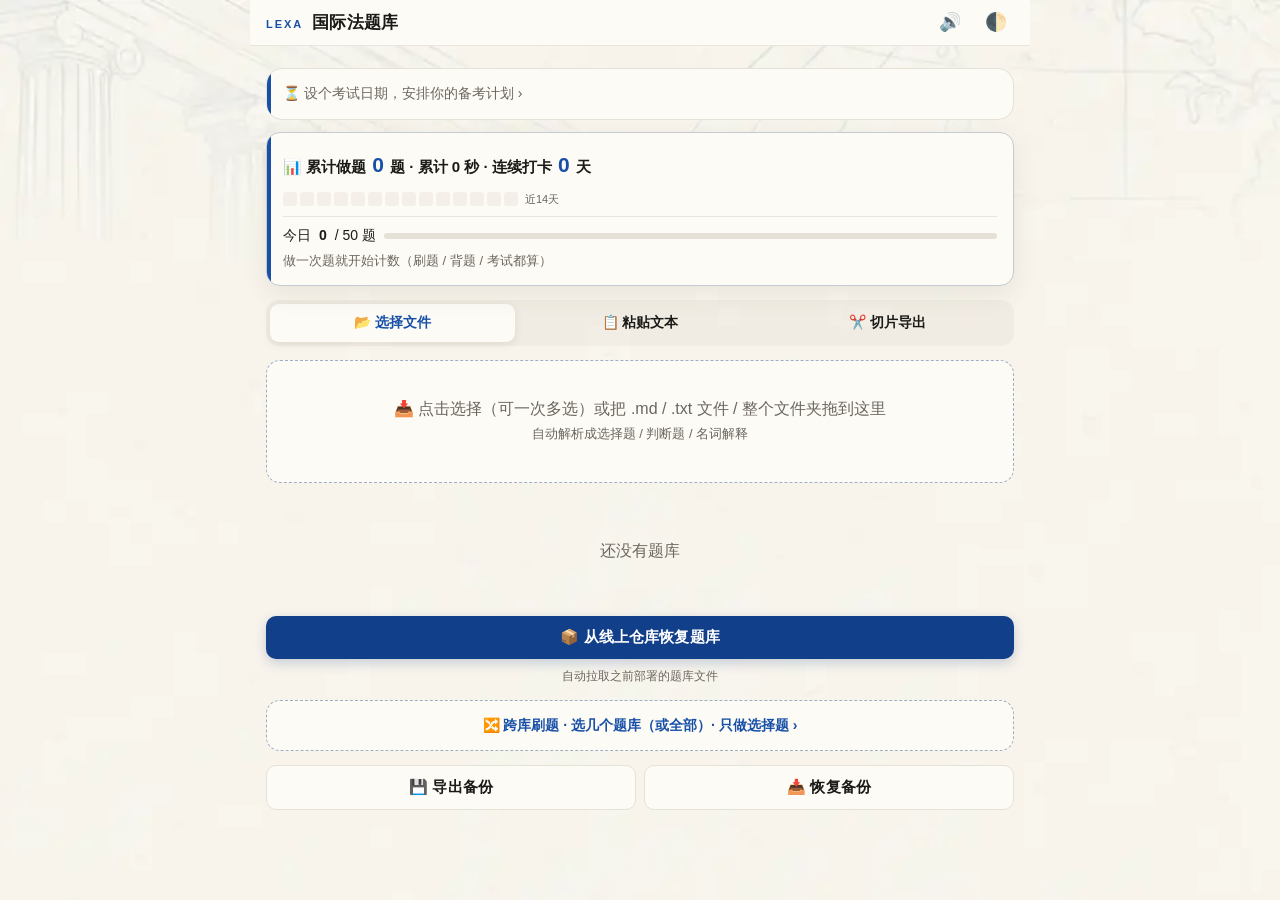
==== commit 93bf7bef: "Add files via upload" ====
--- a/index.html
+++ b/index.html
@@ -1,355 +1,367 @@
-<!DOCTYPE html>
-<html lang="zh-CN">
-<head>
-  <meta charset="UTF-8" />
-  <meta name="viewport" content="width=device-width, initial-scale=1, viewport-fit=cover, maximum-scale=1, user-scalable=no" />
-  <!-- 与 .appbar 底色一致，装成 PWA 后顶部不留色差；切深色时由 app.js 同步 -->
-  <meta name="theme-color" content="#fdfbf6" />
-  <title>LEXA · 国际法题库</title>
-  <link rel="manifest" href="manifest.webmanifest" />
-  <link rel="icon" href="icon.svg" type="image/svg+xml" />
-  <link rel="apple-touch-icon" href="icon.svg" />
-  <link rel="stylesheet" href="styles.css" />
-</head>
-<body>
-  <!-- 全局错误横幅：任何未捕获异常都会在这里显示，避免白屏无提示 -->
-  <div class="crashbar hidden" id="crashbar"></div>
-
-  <!-- 顶部栏 -->
-  <div class="appbar">
-    <button class="back hidden" id="backBtn">‹ 返回</button>
-    <h1><span class="brand-mark">LEXA</span><span class="brand-title" id="title">国际法题库</span></h1>
-    <span class="spacer"></span>
-    <button class="iconbtn" id="sfxBtn" title="音效开关">🔊</button>
-    <button class="iconbtn" id="themeBtn" title="切换深色">🌓</button>
-  </div>
-
-  <!-- 首页：题库列表 + 导入 -->
-  <div class="view" id="view-home">
-    <!-- v37.3：首页恢复条——退出后重开 App 第一眼就能看到 -->
-    <div id="homeResumeBar" class="resume-bar hidden" style="margin-bottom:12px">
-      <div class="rb-info">▶️ 继续上次 <b id="homeResumeDesc"></b></div>
-      <div class="rb-btns">
-        <button class="btn small" id="homeResumeGo">继续 ›</button>
-        <button class="btn ghost small" id="homeResumeDrop">放弃</button>
-      </div>
-    </div>
-    <!-- v27：考试倒计时 + 目标计划卡（考试日期/目标未设置时显示引导行），由 renderExamCard 填充 -->
-    <div id="examCard" class="exam-card hidden"></div>
-    <!-- F2：全站累计统计卡（题数/时长/连续打卡），由 renderHomeStats 填充 -->
-    <div id="homeStats" class="home-stats hidden"></div>
-    <div class="seg" id="importSeg" style="margin-bottom:14px">
-      <button data-v="file" class="on">📂 选择文件</button>
-      <button data-v="paste">📋 粘贴文本</button>
-      <button data-v="slice">✂️ 切片导出</button>
-    </div>
-    <div class="drop" id="dropZone">
-      📥 点击选择（可一次多选）或把 .md / .txt 文件 / 整个文件夹拖到这里<br />
-      <span class="muted" style="font-size:13px">自动解析成选择题 / 判断题 / 名词解释</span>
-    </div>
-    <input type="file" id="fileInput" accept=".md,.markdown,.txt,.text" multiple class="hidden" />
-    <div id="sliceArea" class="hidden">
-      <div class="drop" id="sliceDrop">
-        ✂️ 点击选择多个原始 .md / .txt（可拖入文件或文件夹）<br />
-        <span class="muted" style="font-size:13px">原文逐字切片（≤6000 字/片、题块边界切）→ 下载后送 AI 按《题库导入排版规范》修正 → 再导入</span>
-      </div>
-      <input type="file" id="sliceInput" accept=".md,.markdown,.txt,.text" multiple class="hidden" />
-    </div>
-    <div id="pasteArea" class="hidden">
-      <div class="field">
-        <label>题库名称（留空则自动识别文件名/标题）</label>
-        <input type="text" id="pasteName" placeholder="例如：2026 法规考点速记" />
-      </div>
-      <div class="field">
-        <label>把 OCR 软件（图片转 markdown）导出的 .md / 笔记文本粘贴到这里</label>
-        <textarea id="pasteText" rows="9" placeholder="支持规范格式与自由笔记，参见 README…"></textarea>
-      </div>
-      <div class="muted" style="font-size:13px;margin:-6px 0 12px">
-        💡 工作流：PC 用「图片转 markdown」OCR → 导出 .md → 传到手机 → 在这里粘贴 → 自动转题库
-      </div>
-      <button class="btn" id="pasteImport">解析并导入题库 ›</button>
-    </div>
-    <div id="bankList"></div>
-    <!-- v31：跨库刷题入口（多题库混合 / 只做选择题） -->
-    <div class="mix-entry" id="mixEntry">🔀 跨库刷题 · 选几个题库（或全部）· 只做选择题 ›</div>
-    <div class="home-tools">
-      <button class="btn secondary" id="backupBtn">💾 导出备份</button>
-      <button class="btn secondary" id="restoreBtn">📥 恢复备份</button>
-      <input type="file" id="restoreInput" accept=".json,application/json" class="hidden" />
-    </div>
-  </div>
-
-  <!-- 题库详情：三模式 + 目录 -->
-  <div class="view hidden" id="view-bank">
-    <div id="bankSwitch" class="bank-switch"></div>
-    <div id="bankStats" class="bank-summary"></div>
-    <!-- F2：本题库近 14 天每日做题量，由 renderBankChart 填充 -->
-    <div id="bankChart" class="bank-chart hidden"></div>
-
-    <!-- v23：断点续刷——上次没做完的背题/刷题会话，进题库即可一键接着来 -->
-    <div id="resumeBar" class="resume-bar hidden">
-      <div class="rb-info">▶️ 继续上次 <b id="resumeDesc"></b></div>
-      <div class="rb-btns">
-        <button class="btn small" id="resumeGo">继续 ›</button>
-        <button class="btn ghost small" id="resumeDrop">放弃</button>
-      </div>
-    </div>
-
-    <!-- F1：错题本入口（跨会话，数据来自 progress 的累计答错次数） -->
-    <button class="wb-entry" id="wrongEntry" type="button">
-      <span>🔥 错题本</span>
-      <span class="wb-entry-right"><b id="wrongEntryCount">0</b><span class="muted" id="wrongEntryHint"></span></span>
-    </button>
-
-    <!-- F18：弱项专项包（弱章 60% + 错题 40% 组卷，一键进刷题；hint 由 refreshWeakEntry 填充） -->
-    <button class="wb-entry wp-entry" id="weakEntry" type="button">
-      <span>🎯 弱项专项包</span>
-      <span class="wb-entry-right"><b id="weakEntryAcc"></b><span class="muted" id="weakEntryHint">算一算…</span></span>
-    </button>
-
-    <div class="mode-grid">
-      <div class="mode-card" data-mode="memorize">
-        <h3>🃏 背题模式</h3>
-        <p>卡片正反面翻转，按记忆曲线安排复习（忘记 / 模糊 / 记住），适合记忆巩固。<span class="due-hint" id="memDueHint"></span></p>
-      </div>
-      <div class="mode-card" data-mode="practice">
-        <h3>✍️ 刷题模式</h3>
-        <p>逐题作答立即反馈 + 解析，自动收错题，选项乱序，适合练手感。</p>
-      </div>
-      <div class="mode-card" data-mode="exam">
-        <h3>⏱️ 考试模式</h3>
-        <p>限时组卷、交卷出分、按章节正确率分析（仅选择题/判断题计分）。</p>
-      </div>
-    </div>
-
-    <!-- 练习范围选择（点模式卡片后展开） -->
-    <div id="rangeBar" class="range-bar hidden">
-      <div class="range-head"><b id="rangeMode"></b>练习范围 <span class="muted" id="rangeHint"></span></div>
-      <div class="seg" id="rangeSeg">
-        <button data-v="all" class="on">全部题目</button>
-        <button data-v="chapter">按章节选</button>
-      </div>
-      <!-- v30：做题顺序（仅刷题）/ 背书方案（仅背题） -->
-      <div class="seg hidden" id="orderSeg">
-        <button data-v="rand" class="on">🎲 随机顺序</button>
-        <button data-v="seq">📖 按原顺序</button>
-      </div>
-      <div class="seg hidden" id="planSeg">
-        <button data-v="due" class="on">⏰ 到期复习（今日该背）</button>
-        <button data-v="all">📚 全书过卡（系统方案）</button>
-      </div>
-      <!-- v37：背题题型筛选（多选专项等） -->
-      <div class="seg hidden" id="memTypeSeg">
-        <button data-v="all" class="on">全部题型</button><button data-v="choice">选择题</button>
-        <button data-v="multiple">多选专项</button><button data-v="judge">判断题</button>
-        <button data-v="essay">主观题</button>
-      </div>
-      <div id="chapterPicker" class="chapter-picker hidden"></div>
-      <button class="btn" id="rangeStart">开始 ›</button>
-      <button class="btn ghost" id="rangeCancel">取消</button>
-    </div>
-
-    <!-- 目录树 -->
-    <div class="section-head">
-      <span>目录</span>
-      <span class="muted" id="outlineHint"></span>
-      <button class="btn ghost small" id="outlineFold">全部折叠</button>
-    </div>
-    <div id="outlineTree" class="outline"></div>
-
-    <!-- 题目列表 + 搜索 -->
-    <div class="section-head">
-      <span>题目</span>
-      <span class="muted" id="qlistHint"></span>
-    </div>
-    <input type="search" id="qSearch" class="search" placeholder="搜索题干 / 选项 / 答案 / 解析…" />
-    <div id="questionList" class="qlist"></div>
-
-    <div style="margin-top:18px" id="bankTools"></div>
-  </div>
-
-  <!-- 学习容器（背题/刷题/考试 共用） -->
-  <div class="view hidden" id="view-study"></div>
-
-  <!-- F1：错题本（内容全由 app.js 渲染） -->
-  <div class="view hidden" id="view-wrong"></div>
-
-  <!-- v20：恢复备份方式选择（合并 / 覆盖 / 取消） -->
-  <div class="modal-mask hidden" id="restoreModal">
-    <div class="modal-card">
-      <h3>📥 恢复备份</h3>
-      <p class="muted" id="rmSummary" style="font-size:14px;margin:4px 0 14px"></p>
-      <button class="btn" id="rmMerge">🤝 合并恢复（推荐）</button>
-      <div class="muted" style="font-size:12px;margin:4px 0 12px">保留本机数据；学习进度按较新者合并，同一题库自动去重</div>
-      <button class="btn secondary" id="rmOverwrite">♻️ 覆盖恢复</button>
-      <div class="muted" style="font-size:12px;margin:4px 0 12px">清空本机全部题库与进度，完全换成备份内容（不可撤销）</div>
-      <button class="btn ghost" id="rmCancel">取消</button>
-    </div>
-  </div>
-
-  <!-- v23：声音与震动设置（音效包换包即试听） -->
-  <div class="modal-mask hidden" id="sfxModal">
-    <div class="modal-card">
-      <h3>🔔 声音与震动</h3>
-      <div class="field"><label>音效</label>
-        <div class="seg" id="sfxOnSeg">
-          <button data-v="1">开</button><button data-v="0">关</button>
-        </div>
-      </div>
-      <!-- v29：音量三档——手机外放听合成音偏轻，响度交给用户 -->
-      <div class="field"><label>音量</label>
-        <div class="seg" id="volSeg">
-          <button data-v="0.6">轻</button><button data-v="1">标准</button><button data-v="1.6">响</button>
-        </div>
-      </div>
-      <div class="field"><label>音效包（切换即试听）</label>
-        <div class="seg" id="packSeg">
-          <button data-v="crisp">清脆</button><button data-v="soft">柔和</button><button data-v="wood">木质</button><button data-v="retro">怀旧</button>
-        </div>
-      </div>
-      <div class="field hidden" id="vibeField"><label>震动（做完一题 / 答错时轻震）</label>
-        <div class="seg" id="vibeSeg">
-          <button data-v="1">开</button><button data-v="0">关</button>
-        </div>
-      </div>
-      <!-- v28：背景音乐（内置合成曲 + 本地音乐导入，曲目可扩展） -->
-      <div class="field"><label>背景音乐（做题时轻声循环）</label>
-        <div class="seg" id="bgmOnSeg">
-          <button data-v="1">开</button><button data-v="0">关</button>
-        </div>
-        <select id="bgmTrack"></select>
-        <div class="eq-row" style="margin-top:8px">
-          <button class="btn secondary" id="bgmAdd">＋ 添加本地音乐</button>
-          <button class="btn secondary hidden" id="bgmDel">删</button>
-        </div>
-        <input type="file" id="bgmFile" accept="audio/*" class="hidden">
-        <div class="muted" style="font-size:12px;margin-top:4px">支持 mp3 / m4a / ogg / wav，存在本机不联网</div>
-      </div>
-      <!-- v39：选项乱序开关（用户要求可切换：乱序/原序） -->
-      <div class="field"><label>选项乱序（内容在 ABCD 位置间打乱）</label>
-        <div class="seg" id="optShuffleSeg">
-          <button data-v="1">🔀 乱序</button><button data-v="0">📖 原序</button>
-        </div>
-      </div>
-      <!-- v34.3：导出题库清洗规则（给外部 AI 的导入规范） -->
-      <button class="btn secondary" id="exportRulesBtn">📤 导出清洗规则（AI 导入规范）</button>
-      <button class="btn ghost" id="sfxModalClose">关闭</button>
-    </div>
-  </div>
-
-  <!-- v25：题目编辑弹层（内容由 app.js 按题型生成） -->
-  <div class="modal-mask hidden" id="editModal">
-    <div class="modal-card">
-      <h3>✏️ 编辑题目</h3>
-      <div id="editBody"></div>
-      <button class="btn" id="editSave">保存</button>
-      <button class="btn ghost" id="editCancel">取消</button>
-    </div>
-  </div>
-
-  <!-- v24：每日目标设置 -->
-  <div class="modal-mask hidden" id="goalModal">
-    <div class="modal-card">
-      <h3>🎯 每日目标</h3>
-      <div class="seg" id="goalSeg" style="margin:12px 0">
-        <button data-v="20">20 题</button><button data-v="50">50 题</button>
-        <button data-v="100">100 题</button><button data-v="150">150 题</button>
-      </div>
-      <!-- v32 A1：背题每日限额（Anki 式保护——防积压雪崩，不累积到明天） -->
-      <div class="field"><label>每日新卡上限</label>
-        <div class="seg" id="limNewSeg">
-          <button data-v="10">10</button><button data-v="20">20</button>
-          <button data-v="30">30</button><button data-v="50">50</button><button data-v="0">不限</button>
-        </div>
-      </div>
-      <div class="field"><label>每日复习上限</label>
-        <div class="seg" id="limRevSeg">
-          <button data-v="50">50</button><button data-v="100">100</button>
-          <button data-v="200">200</button><button data-v="0">不限</button>
-        </div>
-      </div>
-      <button class="btn ghost" id="goalModalClose">关闭</button>
-    </div>
-  </div>
-
-  <!-- v27：考试计划（考试日期 + 多目标 + 一键三阶段生成），内容由 app.js 渲染 -->
-  <div class="modal-mask hidden" id="planModal">
-    <div class="modal-card plan-card">
-      <h3>⏳ 考试计划</h3>
-      <div class="field"><label>考试名称</label>
-        <input type="text" id="examName" placeholder="如：00247 国际法" maxlength="40">
-      </div>
-      <div class="field"><label>考试日期</label>
-        <input type="date" id="examDate">
-      </div>
-      <button class="btn secondary" id="examSave" style="width:100%">保存考试信息</button>
-      <div class="plan-list" id="goalList"></div>
-      <div class="field"><label>添加目标</label>
-        <input type="text" id="goalTitle" placeholder="目标，如：名词解释全部背完" maxlength="60">
-        <div class="plan-row">
-          <input type="date" id="goalDeadline">
-          <select id="goalMetric">
-            <option value="new">累计做题数</option>
-            <option value="wrong">错题清零</option>
-            <option value="mock">整卷模拟次数</option>
-            <option value="manual">手动勾选</option>
-          </select>
-        </div>
-        <input type="number" id="goalTarget" placeholder="数量（错题清零/手动可留空）" min="1" inputmode="numeric">
-        <button class="btn secondary" id="goalAdd" style="width:100%;margin-top:8px">＋ 添加目标</button>
-      </div>
-      <button class="btn" id="planGen" style="width:100%">✨ 生成建议计划（三阶段）</button>
-      <button class="btn ghost" id="planModalClose">关闭</button>
-    </div>
-  </div>
-
-  <!-- v31：跨库刷题弹层（题库多选 + 题型筛选 + 顺序） -->
-  <div class="modal-mask hidden" id="mixModal">
-    <div class="modal-card">
-      <h3>🔀 跨库刷题</h3>
-      <div class="field"><label>选择题库（可多选）</label>
-        <div id="mixBanks" class="chapter-picker" style="max-height:200px;margin-top:4px"></div>
-        <button class="btn secondary" id="mixAll" style="width:100%;margin-top:8px">全选 / 全不选</button>
-      </div>
-      <div class="field"><label>题型</label>
-        <div class="seg" id="mixTypeSeg">
-          <button data-v="all" class="on">全部题型</button><button data-v="choice">✅ 选择题</button>
-          <button data-v="judge">判断题</button><button data-v="essay">主观题</button>
-        </div>
-      </div>
-      <div class="field"><label>顺序</label>
-        <div class="seg" id="mixOrderSeg">
-          <button data-v="rand" class="on">🎲 随机</button><button data-v="seq">📖 按原顺序</button>
-        </div>
-      </div>
-      <div class="muted" id="mixHint" style="font-size:13px;margin-top:8px"></div>
-      <button class="btn" id="mixStart" style="width:100%;margin-top:10px">开始刷题 ›</button>
-      <button class="btn secondary" id="mixSave" style="width:100%;margin-top:8px">💾 保存为新题库（下次不用重选）</button>
-      <button class="btn ghost" id="mixModalClose">关闭</button>
-    </div>
-  </div>
-
-  <!-- v24：PWA 更新提示条（新版装好后出现，点刷新即用上） -->
-  <div class="update-bar hidden" id="updateBar">
-    <span>🎉 新版本已就绪</span>
-    <button id="updateReload">刷新</button>
-    <button id="updateClose" title="关闭">✕</button>
-  </div>
-
-  <div class="toast" id="toast"></div>
-
-  <script src="db.js"></script>
-  <script src="parser.js"></script>
-  <script src="slicer.js"></script>
-  <script src="scheduler.js"></script>
-  <script src="scoring.js"></script>
-  <script src="sfx.js"></script>
-  <script src="bgm.js"></script>
-  <script src="app.js"></script>
-  <script>
-    if ('serviceWorker' in navigator) {
-      window.addEventListener('load', () => navigator.serviceWorker.register('sw.js').catch(() => {}));
-    }
-  </script>
-</body>
-</html>
+<!DOCTYPE html>
+<html lang="zh-CN">
+<head>
+  <meta charset="UTF-8" />
+  <meta name="viewport" content="width=device-width, initial-scale=1, viewport-fit=cover, maximum-scale=1, user-scalable=no" />
+  <!-- 与 .appbar 底色一致，装成 PWA 后顶部不留色差；切深色时由 app.js 同步 -->
+  <meta name="theme-color" content="#fdfbf6" />
+  <title>LEXA · 国际法题库</title>
+  <link rel="manifest" href="manifest.webmanifest" />
+  <link rel="icon" href="icon.svg" type="image/svg+xml" />
+  <link rel="apple-touch-icon" href="icon.svg" />
+  <link rel="stylesheet" href="styles.css" />
+</head>
+<body>
+  <!-- 全局错误横幅：任何未捕获异常都会在这里显示，避免白屏无提示 -->
+  <div class="crashbar hidden" id="crashbar"></div>
+
+  <!-- 顶部栏 -->
+  <div class="appbar">
+    <button class="back hidden" id="backBtn">‹ 返回</button>
+    <h1><span class="brand-mark">LEXA</span><span class="brand-title" id="title">国际法题库</span></h1>
+    <span class="spacer"></span>
+    <button class="iconbtn" id="sfxBtn" title="音效开关">🔊</button>
+    <button class="iconbtn" id="themeBtn" title="切换深色">🌓</button>
+  </div>
+
+  <!-- 首页：题库列表 + 导入 -->
+  <div class="view" id="view-home">
+    <!-- v37.3：首页恢复条——退出后重开 App 第一眼就能看到 -->
+    <div id="homeResumeBar" class="resume-bar hidden" style="margin-bottom:12px">
+      <div class="rb-info">▶️ 继续上次 <b id="homeResumeDesc"></b></div>
+      <div class="rb-btns">
+        <button class="btn small" id="homeResumeGo">继续 ›</button>
+        <button class="btn ghost small" id="homeResumeDrop">放弃</button>
+      </div>
+    </div>
+    <!-- v27：考试倒计时 + 目标计划卡（考试日期/目标未设置时显示引导行），由 renderExamCard 填充 -->
+    <div id="examCard" class="exam-card hidden"></div>
+    <!-- F2：全站累计统计卡（题数/时长/连续打卡），由 renderHomeStats 填充 -->
+    <div id="homeStats" class="home-stats hidden"></div>
+    <!-- v40：学习报告 -->
+    <div id="studyReport" class="study-report hidden"></div>
+    <div class="seg" id="importSeg" style="margin-bottom:14px">
+      <button data-v="file" class="on">📂 选择文件</button>
+      <button data-v="paste">📋 粘贴文本</button>
+      <button data-v="slice">✂️ 切片导出</button>
+    </div>
+    <div class="drop" id="dropZone">
+      📥 点击选择（可一次多选）或把 .md / .txt 文件 / 整个文件夹拖到这里<br />
+      <span class="muted" style="font-size:13px">自动解析成选择题 / 判断题 / 名词解释</span>
+    </div>
+    <input type="file" id="fileInput" accept=".md,.markdown,.txt,.text" multiple class="hidden" />
+    <div id="sliceArea" class="hidden">
+      <div class="drop" id="sliceDrop">
+        ✂️ 点击选择多个原始 .md / .txt（可拖入文件或文件夹）<br />
+        <span class="muted" style="font-size:13px">原文逐字切片（≤6000 字/片、题块边界切）→ 下载后送 AI 按《题库导入排版规范》修正 → 再导入</span>
+      </div>
+      <input type="file" id="sliceInput" accept=".md,.markdown,.txt,.text" multiple class="hidden" />
+    </div>
+    <div id="pasteArea" class="hidden">
+      <div class="field">
+        <label>题库名称（留空则自动识别文件名/标题）</label>
+        <input type="text" id="pasteName" placeholder="例如：2026 法规考点速记" />
+      </div>
+      <div class="field">
+        <label>把 OCR 软件（图片转 markdown）导出的 .md / 笔记文本粘贴到这里</label>
+        <textarea id="pasteText" rows="9" placeholder="支持规范格式与自由笔记，参见 README…"></textarea>
+      </div>
+      <div class="muted" style="font-size:13px;margin:-6px 0 12px">
+        💡 工作流：PC 用「图片转 markdown」OCR → 导出 .md → 传到手机 → 在这里粘贴 → 自动转题库
+      </div>
+      <button class="btn" id="pasteImport">解析并导入题库 ›</button>
+    </div>
+    <div id="bankList"></div>
+    <!-- v31：跨库刷题入口（多题库混合 / 只做选择题） -->
+    <div class="mix-entry" id="mixEntry">🔀 跨库刷题 · 选几个题库（或全部）· 只做选择题 ›</div>
+    <div class="home-tools">
+      <button class="btn secondary" id="backupBtn">💾 导出备份</button>
+      <button class="btn secondary" id="restoreBtn">📥 恢复备份</button>
+      <input type="file" id="restoreInput" accept=".json,application/json" class="hidden" />
+    </div>
+  </div>
+
+  <!-- 题库详情：三模式 + 目录 -->
+  <div class="view hidden" id="view-bank">
+    <div id="bankSwitch" class="bank-switch"></div>
+    <div id="bankStats" class="bank-summary"></div>
+    <!-- F2：本题库近 14 天每日做题量，由 renderBankChart 填充 -->
+    <div id="bankChart" class="bank-chart hidden"></div>
+
+    <!-- v23：断点续刷——上次没做完的背题/刷题会话，进题库即可一键接着来 -->
+    <div id="resumeBar" class="resume-bar hidden">
+      <div class="rb-info">▶️ 继续上次 <b id="resumeDesc"></b></div>
+      <div class="rb-btns">
+        <button class="btn small" id="resumeGo">继续 ›</button>
+        <button class="btn ghost small" id="resumeDrop">放弃</button>
+      </div>
+    </div>
+
+    <!-- F1：错题本入口（跨会话，数据来自 progress 的累计答错次数） -->
+    <button class="wb-entry" id="wrongEntry" type="button">
+      <span>🔥 错题本</span>
+      <span class="wb-entry-right"><b id="wrongEntryCount">0</b><span class="muted" id="wrongEntryHint"></span></span>
+    </button>
+
+    <!-- F18：弱项专项包（弱章 60% + 错题 40% 组卷，一键进刷题；hint 由 refreshWeakEntry 填充） -->
+    <button class="wb-entry wp-entry" id="weakEntry" type="button">
+      <span>🎯 弱项专项包</span>
+      <span class="wb-entry-right"><b id="weakEntryAcc"></b><span class="muted" id="weakEntryHint">算一算…</span></span>
+    </button>
+
+    <!-- v40：考前冲刺——一键合并错题+到期+抽查 -->
+    <div class="sprint-card" id="sprintBtn">
+      <span style="font-size:24px">🏃</span>
+      <div style="flex:1">
+        <b style="font-size:14px">考前冲刺</b>
+        <div class="muted" style="font-size:12px" id="sprintHint">错题+到期+抽查 合并刷</div>
+      </div>
+      <span style="color:var(--primary);font-size:18px">›</span>
+    </div>
+
+    <div class="mode-grid">
+      <div class="mode-card" data-mode="memorize">
+        <h3>🃏 背题模式</h3>
+        <p>卡片正反面翻转，按记忆曲线安排复习（忘记 / 模糊 / 记住），适合记忆巩固。<span class="due-hint" id="memDueHint"></span></p>
+      </div>
+      <div class="mode-card" data-mode="practice">
+        <h3>✍️ 刷题模式</h3>
+        <p>逐题作答立即反馈 + 解析，自动收错题，选项乱序，适合练手感。</p>
+      </div>
+      <div class="mode-card" data-mode="exam">
+        <h3>⏱️ 考试模式</h3>
+        <p>限时组卷、交卷出分、按章节正确率分析（仅选择题/判断题计分）。</p>
+      </div>
+    </div>
+
+    <!-- 练习范围选择（点模式卡片后展开） -->
+    <div id="rangeBar" class="range-bar hidden">
+      <div class="range-head"><b id="rangeMode"></b>练习范围 <span class="muted" id="rangeHint"></span></div>
+      <div class="seg" id="rangeSeg">
+        <button data-v="all" class="on">全部题目</button>
+        <button data-v="chapter">按章节选</button>
+      </div>
+      <!-- v30：做题顺序（仅刷题）/ 背书方案（仅背题） -->
+      <div class="seg hidden" id="orderSeg">
+        <button data-v="rand" class="on">🎲 随机顺序</button>
+        <button data-v="seq">📖 按原顺序</button>
+      </div>
+      <div class="seg hidden" id="planSeg">
+        <button data-v="due" class="on">⏰ 到期复习（今日该背）</button>
+        <button data-v="all">📚 全书过卡（系统方案）</button>
+      </div>
+      <!-- v37：背题题型筛选（多选专项等） -->
+      <div class="seg hidden" id="memTypeSeg">
+        <button data-v="all" class="on">全部题型</button><button data-v="choice">选择题</button>
+        <button data-v="multiple">多选专项</button><button data-v="judge">判断题</button>
+        <button data-v="essay">主观题</button>
+      </div>
+      <div id="chapterPicker" class="chapter-picker hidden"></div>
+      <button class="btn" id="rangeStart">开始 ›</button>
+      <button class="btn ghost" id="rangeCancel">取消</button>
+    </div>
+
+    <!-- 目录树 -->
+    <div class="section-head">
+      <span>目录</span>
+      <span class="muted" id="outlineHint"></span>
+      <button class="btn ghost small" id="outlineFold">全部折叠</button>
+    </div>
+    <div id="outlineTree" class="outline"></div>
+
+    <!-- 题目列表 + 搜索 -->
+    <div class="section-head">
+      <span>题目</span>
+      <span class="muted" id="qlistHint"></span>
+    </div>
+    <input type="search" id="qSearch" class="search" placeholder="搜索题干 / 选项 / 答案 / 解析…" />
+    <div id="questionList" class="qlist"></div>
+
+    <div style="margin-top:18px" id="bankTools"></div>
+  </div>
+
+  <!-- 学习容器（背题/刷题/考试 共用） -->
+  <div class="view hidden" id="view-study"></div>
+
+  <!-- F1：错题本（内容全由 app.js 渲染） -->
+  <div class="view hidden" id="view-wrong"></div>
+
+  <!-- v20：恢复备份方式选择（合并 / 覆盖 / 取消） -->
+  <div class="modal-mask hidden" id="restoreModal">
+    <div class="modal-card">
+      <h3>📥 恢复备份</h3>
+      <p class="muted" id="rmSummary" style="font-size:14px;margin:4px 0 14px"></p>
+      <button class="btn" id="rmMerge">🤝 合并恢复（推荐）</button>
+      <div class="muted" style="font-size:12px;margin:4px 0 12px">保留本机数据；学习进度按较新者合并，同一题库自动去重</div>
+      <button class="btn secondary" id="rmOverwrite">♻️ 覆盖恢复</button>
+      <div class="muted" style="font-size:12px;margin:4px 0 12px">清空本机全部题库与进度，完全换成备份内容（不可撤销）</div>
+      <button class="btn ghost" id="rmCancel">取消</button>
+    </div>
+  </div>
+
+  <!-- v23：声音与震动设置（音效包换包即试听） -->
+  <div class="modal-mask hidden" id="sfxModal">
+    <div class="modal-card">
+      <h3>🔔 声音与震动</h3>
+      <div class="field"><label>音效</label>
+        <div class="seg" id="sfxOnSeg">
+          <button data-v="1">开</button><button data-v="0">关</button>
+        </div>
+      </div>
+      <!-- v29：音量三档——手机外放听合成音偏轻，响度交给用户 -->
+      <div class="field"><label>音量</label>
+        <div class="seg" id="volSeg">
+          <button data-v="0.6">轻</button><button data-v="1">标准</button><button data-v="1.6">响</button>
+        </div>
+      </div>
+      <div class="field"><label>音效包（切换即试听）</label>
+        <div class="seg" id="packSeg">
+          <button data-v="crisp">清脆</button><button data-v="soft">柔和</button><button data-v="wood">木质</button><button data-v="retro">怀旧</button>
+        </div>
+      </div>
+      <div class="field hidden" id="vibeField"><label>震动（做完一题 / 答错时轻震）</label>
+        <div class="seg" id="vibeSeg">
+          <button data-v="1">开</button><button data-v="0">关</button>
+        </div>
+      </div>
+      <!-- v28：背景音乐（内置合成曲 + 本地音乐导入，曲目可扩展） -->
+      <div class="field"><label>背景音乐（做题时轻声循环）</label>
+        <div class="seg" id="bgmOnSeg">
+          <button data-v="1">开</button><button data-v="0">关</button>
+        </div>
+        <select id="bgmTrack"></select>
+        <div class="eq-row" style="margin-top:8px">
+          <button class="btn secondary" id="bgmAdd">＋ 添加本地音乐</button>
+          <button class="btn secondary hidden" id="bgmDel">删</button>
+        </div>
+        <input type="file" id="bgmFile" accept="audio/*" class="hidden">
+        <div class="muted" style="font-size:12px;margin-top:4px">支持 mp3 / m4a / ogg / wav，存在本机不联网</div>
+      </div>
+      <!-- v39：选项乱序开关（用户要求可切换：乱序/原序） -->
+      <div class="field"><label>选项乱序（内容在 ABCD 位置间打乱）</label>
+        <div class="seg" id="optShuffleSeg">
+          <button data-v="1">🔀 乱序</button><button data-v="0">📖 原序</button>
+        </div>
+      </div>
+      <!-- v34.3：导出题库清洗规则（给外部 AI 的导入规范） -->
+      <button class="btn secondary" id="exportRulesBtn">📤 导出清洗规则（AI 导入规范）</button>
+      <button class="btn ghost" id="sfxModalClose">关闭</button>
+    </div>
+  </div>
+
+  <!-- v25：题目编辑弹层（内容由 app.js 按题型生成） -->
+  <div class="modal-mask hidden" id="editModal">
+    <div class="modal-card">
+      <h3>✏️ 编辑题目</h3>
+      <div id="editBody"></div>
+      <button class="btn" id="editSave">保存</button>
+      <button class="btn ghost" id="editCancel">取消</button>
+    </div>
+  </div>
+
+  <!-- v24：每日目标设置 -->
+  <div class="modal-mask hidden" id="goalModal">
+    <div class="modal-card">
+      <h3>🎯 每日目标</h3>
+      <div class="seg" id="goalSeg" style="margin:12px 0">
+        <button data-v="20">20 题</button><button data-v="50">50 题</button>
+        <button data-v="100">100 题</button><button data-v="150">150 题</button>
+      </div>
+      <!-- v32 A1：背题每日限额（Anki 式保护——防积压雪崩，不累积到明天） -->
+      <div class="field"><label>每日新卡上限</label>
+        <div class="seg" id="limNewSeg">
+          <button data-v="10">10</button><button data-v="20">20</button>
+          <button data-v="30">30</button><button data-v="50">50</button><button data-v="0">不限</button>
+        </div>
+      </div>
+      <div class="field"><label>每日复习上限</label>
+        <div class="seg" id="limRevSeg">
+          <button data-v="50">50</button><button data-v="100">100</button>
+          <button data-v="200">200</button><button data-v="0">不限</button>
+        </div>
+      </div>
+      <button class="btn ghost" id="goalModalClose">关闭</button>
+    </div>
+  </div>
+
+  <!-- v27：考试计划（考试日期 + 多目标 + 一键三阶段生成），内容由 app.js 渲染 -->
+  <div class="modal-mask hidden" id="planModal">
+    <div class="modal-card plan-card">
+      <h3>⏳ 考试计划</h3>
+      <div class="field"><label>考试名称</label>
+        <input type="text" id="examName" placeholder="如：00247 国际法" maxlength="40">
+      </div>
+      <div class="field"><label>考试日期</label>
+        <input type="date" id="examDate">
+      </div>
+      <button class="btn secondary" id="examSave" style="width:100%">保存考试信息</button>
+      <div class="plan-list" id="goalList"></div>
+      <div class="field"><label>添加目标</label>
+        <input type="text" id="goalTitle" placeholder="目标，如：名词解释全部背完" maxlength="60">
+        <div class="plan-row">
+          <input type="date" id="goalDeadline">
+          <select id="goalMetric">
+            <option value="new">累计做题数</option>
+            <option value="wrong">错题清零</option>
+            <option value="mock">整卷模拟次数</option>
+            <option value="manual">手动勾选</option>
+          </select>
+        </div>
+        <input type="number" id="goalTarget" placeholder="数量（错题清零/手动可留空）" min="1" inputmode="numeric">
+        <button class="btn secondary" id="goalAdd" style="width:100%;margin-top:8px">＋ 添加目标</button>
+      </div>
+      <button class="btn" id="planGen" style="width:100%">✨ 生成建议计划（三阶段）</button>
+      <button class="btn ghost" id="planModalClose">关闭</button>
+    </div>
+  </div>
+
+  <!-- v31：跨库刷题弹层（题库多选 + 题型筛选 + 顺序） -->
+  <div class="modal-mask hidden" id="mixModal">
+    <div class="modal-card">
+      <h3>🔀 跨库刷题</h3>
+      <div class="field"><label>选择题库（可多选）</label>
+        <div id="mixBanks" class="chapter-picker" style="max-height:200px;margin-top:4px"></div>
+        <button class="btn secondary" id="mixAll" style="width:100%;margin-top:8px">全选 / 全不选</button>
+      </div>
+      <div class="field"><label>题型</label>
+        <div class="seg" id="mixTypeSeg">
+          <button data-v="all" class="on">全部题型</button><button data-v="choice">✅ 选择题</button>
+          <button data-v="judge">判断题</button><button data-v="essay">主观题</button>
+        </div>
+      </div>
+      <div class="field"><label>顺序</label>
+        <div class="seg" id="mixOrderSeg">
+          <button data-v="rand" class="on">🎲 随机</button><button data-v="seq">📖 按原顺序</button>
+        </div>
+      </div>
+      <div class="muted" id="mixHint" style="font-size:13px;margin-top:8px"></div>
+      <button class="btn" id="mixStart" style="width:100%;margin-top:10px">开始刷题 ›</button>
+      <button class="btn secondary" id="mixSave" style="width:100%;margin-top:8px">💾 保存为新题库（下次不用重选）</button>
+      <button class="btn ghost" id="mixModalClose">关闭</button>
+    </div>
+  </div>
+
+  <!-- v24：PWA 更新提示条（新版装好后出现，点刷新即用上） -->
+  <div class="update-bar hidden" id="updateBar">
+    <span>🎉 新版本已就绪</span>
+    <button id="updateReload">刷新</button>
+    <button id="updateClose" title="关闭">✕</button>
+  </div>
+
+  <div class="toast" id="toast"></div>
+
+  <script src="db.js"></script>
+  <script src="parser.js"></script>
+  <script src="slicer.js"></script>
+  <script src="scheduler.js"></script>
+  <script src="scoring.js"></script>
+  <script src="sfx.js"></script>
+  <script src="bgm.js"></script>
+  <script src="app.js"></script>
+  <script>
+    if ('serviceWorker' in navigator) {
+      window.addEventListener('load', () => navigator.serviceWorker.register('sw.js').catch(() => {}));
+    }
+  </script>
+</body>
+</html>
--- a/styles.css
+++ b/styles.css
@@ -1,1060 +1,1096 @@
-/* ============================================================
-   唯一令牌源（v15.1 色温校正，2026-09-14）
-   全部取自 LEXA 设计板 PNG 的像素采样，基调是「暖米纸 + 宝蓝」。
-   上一版照着说明文档写成了冷蓝灰 + 暗靛，色温整体反了，观感发闷。
-   改配色只改这里，下面不再有第二份令牌。
-   ============================================================ */
-:root {
-  --bg: #f7f4ed;            /* 暖米白 —— 设计板出现率最高色 */
-  --surface: #fdfbf6;       /* 暖白卡片，比底色亮一档 */
-  --card: #fdfbf6;
-  --text: #1a1a17;          /* 中性偏暖深色（设计板文字实测 #101010~#181818） */
-  --muted: #6b665e;         /* 暖灰 —— 在 #f7f4ed 上对比度 5.18 */
-  --primary: #1850a8;       /* 宝蓝 —— 设计板实测主色 */
-  --primary-d: #123f8a;
-  --primary-soft: #e7ecf7;
-  --on-primary: #ffffff;    /* 实心主色底上的文字色，深色模式必须反相 */
-  --ok: #17705d;
-  --ok-bg: #e6f0eb;
-  --ok-fg: #ffffff;         /* 实心绿底上的文字色，深色模式必须反相 */
-  --bad: #a83a33;           /* 砖红 —— 在 --bad-bg 上 5.40（原 #b5473f 只有 4.55，太贴线） */
-  --bad-bg: #f8eae6;
-  --bad-fg: #ffffff;
-  --warn: #8f5b17;          /* 深琥珀 —— 在 --warn-bg 上 5.06（原 #a56b1f 只有 3.94，不达标） */
-  --warn-bg: #fbf0dc;
-  --line: #e6e1d7;          /* 暖灰分隔线 */
-  --line-soft: rgba(230,225,215,.8);
-  /* color-mix() 在部分低端安卓 WebView 上无效，这里预先算好实色 */
-  --line-primary: #c5cad0;        /* primary 16% + line */
-  --line-primary-strong: #9eaec7; /* primary 35% + line */
-  --seg-bg: rgba(230,225,215,.42);
-  --toast-bg: #1f1c17;            /* 暖黑，替代冷黑 #111827 */
-  --grid-line: rgba(140,122,92,.05);
-  --bg-img: url("bg-light.webp"); /* v15 LEXA 底图（9KB WebP，已暖化） */
-  --radius: 14px;
-  --shadow: 0 8px 26px rgba(74, 62, 40, .09);
-  --shadow-sm: 0 2px 9px rgba(74, 62, 40, .06);
-  /* v14 动画令牌：统一时长/曲线，改一处全站生效 */
-  --dur-fast: .16s;
-  --dur: .26s;
-  --dur-slow: .45s;
-  --ease: cubic-bezier(.22,.61,.36,1);
-}
-[data-theme="dark"] {
-  /* 设计板全部是浅色界面，深色版没有设计稿依据，
-     只做与浅色一致的暖化微调，主色换成同族亮宝蓝。 */
-  --bg: #1a1815;
-  --surface: #24211c;
-  --card: #24211c;
-  --text: #f2efe8;
-  --muted: #a39c8f;
-  --primary: #7aabec;
-  --primary-d: #8fbbf2;
-  --primary-soft: #1e2c44;
-  /* 亮宝蓝底上必须用深色字：白字对比度只有 1.7:1，上一版就是这个毛病 */
-  --on-primary: #0f1a2b;
-  --ok: #6fc9a8;
-  --ok-bg: #16302a;
-  --ok-fg: #0b2419;
-  --bad: #e8a196;
-  --bad-bg: #3a2520;
-  --bad-fg: #2a0f0c;
-  --warn: #e6bb72;
-  --warn-bg: #38301f;
-  --line: #38332b;
-  --line-soft: rgba(56,51,43,.8);
-  --line-primary: #43464a;
-  --line-primary-strong: #4f5d6f;
-  --seg-bg: rgba(56,51,43,.42);
-  --toast-bg: #f2efe8;
-  --grid-line: rgba(226,214,190,.035);
-  --bg-img: url("bg-dark.webp");
-  --shadow: 0 10px 32px rgba(0,0,0,.34);
-  --shadow-sm: 0 2px 10px rgba(0,0,0,.24);
-}
-* { box-sizing: border-box; -webkit-tap-highlight-color: transparent; }
-html, body { margin: 0; padding: 0; }
-body {
-  font-family: -apple-system, BlinkMacSystemFont, "Segoe UI", "PingFang SC", "Microsoft YaHei", sans-serif;
-  background: var(--bg); color: var(--text);
-  font-size: 16px; line-height: 1.55;
-  max-width: 720px; margin: 0 auto;
-  overflow-x: hidden;
-}
-
-/* ============ v14 动画系统 ============
-   原则：只动 transform / opacity / filter —— 不触发布局与重绘，安卓低端机不掉帧。
-   所有动画统一走 --dur-* 与 --ease 令牌，改一处全站生效。
-   末尾有 prefers-reduced-motion 降级：系统开了「减少动态效果」就全部关掉。
-*/
-@keyframes fadeIn {
-  from { opacity: 0; transform: translateY(10px); }
-  to { opacity: 1; transform: translateY(0); }
-}
-.fade-in { animation: fadeIn var(--dur) var(--ease) forwards; }
-
-/* 切题：新题从右侧 18px 处滑入（背题 / 刷题 / 考试通用） */
-@keyframes slideIn {
-  from { opacity: 0; transform: translateX(18px); }
-  to { opacity: 1; transform: translateX(0); }
-}
-.slide-in { animation: slideIn var(--dur) var(--ease) both; }
-
-/* v19：视图切换转场（首页↔题库↔学习页↔错题本）。
-   .hidden 是 display:none，元素重新显示时 CSS 动画自动重放 —— 纯 CSS 生效，零 JS 改动；
-   同一视图内部反复渲染（切题）不会重触发，只有真正「进入视图」才播。 */
-@keyframes viewIn {
-  from { opacity: 0; transform: translateY(8px); }
-  to { opacity: 1; transform: translateY(0); }
-}
-.view:not(.hidden) { animation: viewIn .24s var(--ease) both; }
-
-/* v20：恢复方式选择弹层（合并 / 覆盖）。只用现有令牌，深浅色自适应。 */
-@keyframes maskIn { from { opacity: 0; } to { opacity: 1; } }
-.modal-mask {
-  position: fixed; inset: 0; z-index: 60;
-  display: flex; align-items: center; justify-content: center;
-  background: rgba(0, 0, 0, .45);
-  padding: 24px;
-  animation: maskIn .15s ease both;
-}
-.modal-mask.hidden { display: none; }
-.modal-card {
-  background: var(--surface); border: 1px solid var(--line);
-  border-radius: 16px; padding: 18px 16px;
-  width: 100%; max-width: 340px;
-  box-shadow: var(--shadow);
-  animation: viewIn .22s var(--ease) both;
-  /* v28：设置弹层内容变多（音效/音效包/震动/BGM），小屏上底部按钮会被挤出视外够不着
-     ——限高 + 内部滚动（与 .plan-card 同策略）
-     v29：加 vh 兜底——X5 等老内核不认 dvh 时整条声明失效，限高直接没了（用户截图实锤） */
-  max-height: 86vh; max-height: 86dvh; overflow-y: auto;
-}
-.modal-card h3 { margin: 0; font-size: 17px; }
-.modal-card .btn { width: 100%; }
-
-/* v23：断点续刷横幅（题库详情页，错题本入口上方） */
-.resume-bar {
-  display: flex; align-items: center; justify-content: space-between; gap: 10px;
-  background: var(--surface); border: 1px solid var(--line);
-  border-left: 3px solid var(--primary);
-  border-radius: 12px; padding: 10px 12px; margin-top: 10px;
-  box-shadow: var(--shadow-sm);
-  animation: fadeIn .3s var(--ease) both;
-}
-.rb-info { font-size: 14px; line-height: 1.45; min-width: 0; }
-.rb-info b { color: var(--primary); }
-.rb-btns { display: flex; gap: 8px; flex: none; }
-.rb-btns .btn.small { margin-left: 0; }
-
-/* 答错：选项轻微横向抖动 240ms */
-@keyframes shakeX {
-  0%, 100% { transform: translateX(0); }
-  20% { transform: translateX(-7px); }
-  40% { transform: translateX(6px); }
-  60% { transform: translateX(-4px); }
-  80% { transform: translateX(2px); }
-}
-.shake { animation: shakeX .24s var(--ease); }
-
-/* 答对：选项弹一下 320ms */
-@keyframes pop {
-  0% { transform: scale(1); }
-  45% { transform: scale(1.035); }
-  100% { transform: scale(1); }
-}
-.pop { animation: pop .32s var(--ease); }
-
-/* 结果页分数：从下方浮起 + 轻微放大 */
-@keyframes scoreIn {
-  from { opacity: 0; transform: translateY(14px) scale(.94); }
-  to { opacity: 1; transform: translateY(0) scale(1); }
-}
-.result-score { animation: scoreIn .42s var(--ease) both; }
-
-/* 元素出现：列表项/卡片逐个错峰淡入（stagger 用内联 --i 控制） */
-@keyframes riseIn {
-  from { opacity: 0; transform: translateY(8px); }
-  to { opacity: 1; transform: translateY(0); }
-}
-.rise { animation: riseIn var(--dur) var(--ease) both; animation-delay: calc(var(--i, 0) * 40ms); }
-
-/* 倒计时剩余 60 秒内：数字呼吸提示 */
-@keyframes pulseSoft {
-  0%, 100% { opacity: 1; }
-  50% { opacity: .55; }
-}
-.timer-warn { animation: pulseSoft 1.4s ease-in-out infinite; color: var(--bad) !important; }
-
-/* 空状态插画 */
-.empty-state {
-  text-align: center;
-  padding: 40px 20px;
-  color: var(--muted);
-}
-
-.empty-state .emoji {
-  font-size: 48px;
-  display: block;
-  margin-bottom: 12px;
-  animation: bounce 2s infinite;
-}
-
-@keyframes bounce {
-  0%, 100% { transform: translateY(0); }
-  50% { transform: translateY(-10px); }
-}
-/* 全局错误横幅：sticky 而非 fixed，避免盖住顶部栏 */
-.crashbar {
-  position: sticky; top: 0; z-index: 30;
-  background: var(--bad); color: var(--bad-fg);
-  padding: 10px 14px; font-size: 13px; line-height: 1.5;
-  padding-left: calc(14px + env(safe-area-inset-left, 0px));
-  padding-right: calc(14px + env(safe-area-inset-right, 0px));
-  padding-top: calc(10px + env(safe-area-inset-top, 0px));
-  box-shadow: var(--shadow);
-}
-.crashbar .crash-row {
-  display: flex; align-items: flex-start; gap: 8px;
-  padding: 4px 0;
-  border-bottom: 1px solid rgba(0,0,0,.22);
-}
-.crashbar .crash-row:last-child { border-bottom: none; }
-.crashbar .crash-row > span { flex: 1; word-break: break-word; }
-.crashbar .crash-x {
-  flex: none; border: none; background: rgba(0,0,0,.16); color: var(--bad-fg);
-  border-radius: 6px; width: 24px; height: 24px; cursor: pointer; font-size: 12px;
-  padding: 0; line-height: 1;
-}
-.appbar {
-  position: sticky; top: 0; z-index: 20;
-  background: var(--surface); border-bottom: 1px solid var(--line);
-  display: flex; align-items: center; gap: 10px;
-  padding: 12px 16px;
-  /* 刘海屏横屏 / 曲面屏边缘：左右上都要让出安全区 */
-  padding-top: calc(12px + env(safe-area-inset-top, 0px));
-  padding-left: calc(16px + env(safe-area-inset-left, 0px));
-  padding-right: calc(16px + env(safe-area-inset-right, 0px));
-}
-.appbar h1 { font-size: 18px; margin: 0; flex: 1; }
-.appbar .back { cursor: pointer; font-size: 15px; color: var(--primary); border: none; background: none; padding: 4px 0; }
-.appbar .iconbtn { cursor: pointer; border: none; background: none; color: var(--text); font-size: 18px; line-height: 1.3; padding: 2px 7px; }
-/* 底部留安全区：全面屏/手势条机型上，最后一排按钮（下一题、交卷）不会被系统条压住 */
-.view {
-  padding: 16px;
-  padding-bottom: calc(16px + env(safe-area-inset-bottom, 0px));
-  padding-left: calc(16px + env(safe-area-inset-left, 0px));
-  padding-right: calc(16px + env(safe-area-inset-right, 0px));
-}
-.hidden { display: none !important; }
-.muted { color: var(--muted); }
-.center { text-align: center; }
-.spacer { flex: 1; }
-
-/* 按钮 */
-.btn {
-  display: inline-flex; align-items: center; justify-content: center; gap: 6px;
-  border: none; border-radius: 12px; padding: 12px 16px;
-  background: var(--primary); color: var(--on-primary); font-size: 15px; font-weight: 600;
-  cursor: pointer; width: 100%; transition: transform .05s, background .15s;
-}
-.btn:active { transform: scale(.98); }
-.btn.secondary { background: var(--surface); color: var(--text); border: 1px solid var(--line); }
-.btn.ghost { background: transparent; color: var(--primary); }
-.btn.danger { background: var(--bad-bg); color: var(--bad); }
-.btn-row { display: flex; gap: 10px; }
-.btn-row .btn { flex: 1; }
-
-/* 题库卡片 */
-.bank-card {
-  background: var(--surface); border: 1px solid var(--line); border-radius: var(--radius);
-  padding: 16px; margin-bottom: 12px; box-shadow: var(--shadow); cursor: pointer;
-}
-.bank-card .name { font-size: 17px; font-weight: 700; }
-.bank-card .meta { color: var(--muted); font-size: 13px; margin-top: 4px; }
-.bank-card .modes { display: flex; gap: 8px; margin-top: 14px; }
-.bank-card .modes .btn { padding: 10px; font-size: 14px; }
-.bank-card .del { float: right; color: var(--muted); font-size: 13px; cursor: pointer; }
-
-/* 模式选择大卡片 */
-.mode-grid { display: grid; grid-template-columns: 1fr; gap: 12px; margin-top: 8px; }
-.mode-card {
-  background: var(--surface); border: 1px solid var(--line); border-radius: var(--radius);
-  padding: 18px; box-shadow: var(--shadow); cursor: pointer;
-  position: relative;
-}
-/* v21：选中态——点开后在「练习范围」期间保持高亮，桌面端也能看出选了哪个模式 */
-.mode-card.sel { border-color: var(--primary); }
-.mode-card.sel::after {
-  content: '✓ 已选';
-  position: absolute; top: 10px; right: 10px;
-  background: var(--primary); color: var(--on-primary);
-  font-size: 11px; font-weight: 700; line-height: 1;
-  padding: 5px 9px; border-radius: 999px;
-}
-.mode-card h3 { margin: 0 0 4px; font-size: 17px; }
-.mode-card p { margin: 0; color: var(--muted); font-size: 13px; }
-
-/* 学习卡片（背题） */
-.card-flip {
-  background: var(--surface); border-radius: var(--radius); box-shadow: var(--shadow);
-  min-height: 38vh; padding: 22px;   /* v29：42→38，短题卡不再大片空白 */ display: flex; flex-direction: column;
-  border: 1px solid var(--line);
-}
-
-/* v14：真 3D 翻转。
-   旧版 .card-flip 是「假翻转」——翻面直接把 innerHTML 换成 正面+答案，没有任何转场。
-   这里改用 双面 + rotateY：两面用 grid 叠在同一格里，容器高度自动取两面中较高的那个，
-   所以长题干/长解析也不会被裁掉（不需要写死 height）。 */
-.flip3d { perspective: 1600px; margin-bottom: 2px; }
-.flip3d-inner {
-  display: grid;
-  transform-style: preserve-3d;
-  transition: transform var(--dur-slow) var(--ease);
-}
-.flip3d.flipped .flip3d-inner { transform: rotateY(180deg); }
-.flip-face {
-  grid-area: 1 / 1;
-  backface-visibility: hidden;
-  -webkit-backface-visibility: hidden;
-  background: var(--surface); border: 1px solid var(--line);
-  border-radius: var(--radius); box-shadow: var(--shadow);
-  min-height: 38vh; padding: 22px;   /* v29：42→38，短题卡不再大片空白 */
-  display: flex; flex-direction: column;
-}
-.flip-back { transform: rotateY(180deg); }
-.flip-face .tag {
-  align-self: flex-start; font-size: 12px; padding: 3px 10px; border-radius: 999px;
-  background: var(--primary); color: var(--on-primary); margin-bottom: 12px;
-}
-.flip-face .stem { font-size: 19px; font-weight: 600; }
-.flip-face .opt { margin: 10px 0; padding: 12px 14px; border: 1px solid var(--line); border-radius: 12px; }
-.flip-face .def { font-size: 17px; line-height: 1.7; }
-.flip-face .exp { margin-top: 14px; padding-top: 12px; border-top: 1px dashed var(--line); color: var(--muted); font-size: 14px; }
-.card-flip .tag {
-  align-self: flex-start; font-size: 12px; padding: 3px 10px; border-radius: 999px;
-  background: var(--primary); color: var(--on-primary); margin-bottom: 12px;
-}
-.card-flip .stem { font-size: 19px; font-weight: 600; flex: 1; }
-.card-flip .opt { margin: 10px 0; padding: 12px 14px; border: 1px solid var(--line); border-radius: 12px; }
-.card-flip .def { font-size: 17px; line-height: 1.7; flex: 1; }
-.card-flip .exp { margin-top: 14px; padding-top: 12px; border-top: 1px dashed var(--line); color: var(--muted); font-size: 14px; }
-.flip-hint { text-align: center; color: var(--muted); margin: 14px 0; font-size: 14px; }
-.rate-row { display: flex; gap: 10px; margin-top: 8px; }
-.rate-row .btn { flex: 1; }
-.rate-forget { background: var(--bad-bg); color: var(--bad); }
-.rate-dim { background: var(--warn-bg); color: var(--warn); }
-.rate-know { background: var(--ok-bg); color: var(--ok); }
-
-/* 刷题/考试的选项 */
-.q-stem { font-size: 18px; font-weight: 600; margin-bottom: 16px; }
-.q-stem .qnum { color: var(--muted); font-size: 14px; font-weight: 400; display: block; margin-bottom: 6px; }
-.option {
-  display: flex; align-items: center; gap: 12px; padding: 14px;
-  border: 1.5px solid var(--line); border-radius: 12px; margin-bottom: 10px; cursor: pointer;
-  background: var(--surface);
-  /* v14：按下即时回弹 + 状态色渐变，点上去有"手感" */
-  transition: transform var(--dur-fast) var(--ease),
-              border-color var(--dur-fast) var(--ease),
-              background var(--dur) var(--ease),
-              opacity var(--dur) var(--ease);
-}
-.option:active { transform: scale(.985); }
-.option .key {
-  width: 28px; height: 28px; flex: none; border-radius: 50%; border: 1.5px solid var(--line);
-  display: flex; align-items: center; justify-content: center; font-weight: 700; font-size: 14px;
-  transition: border-color var(--dur-fast) var(--ease), color var(--dur-fast) var(--ease),
-              background var(--dur-fast) var(--ease);
-}
-.option.correct { border-color: var(--ok); background: var(--ok-bg); }
-.option.correct .key { border-color: var(--ok); color: var(--ok-fg); background: var(--ok); }
-.option.wrong { border-color: var(--bad); background: var(--bad-bg); }
-.option.wrong .key { border-color: var(--bad); color: var(--bad-fg); background: var(--bad); }
-.option.chosen { border-color: var(--primary); }
-/* v14：出结果后，非正确项整体淡出到 55%，视线自动落在正确答案上 */
-.option.locked { cursor: default; }
-.option.locked:active { transform: none; }
-.option.locked:not(.correct):not(.wrong) { opacity: .55; }
-
-/* v5 填空题输入作答 */
-.fill-input {
-  width: 100%; box-sizing: border-box; padding: 14px; font-size: 16px; /* 16px 防 iOS 聚焦缩放 */
-  border: 1.5px solid var(--line); border-radius: 12px; background: var(--surface);
-  color: var(--text); margin-bottom: 12px; outline: none;
-  -webkit-appearance: none; appearance: none;
-}
-.fill-input:focus { border-color: var(--primary); }
-.fill-input:disabled { opacity: .75; cursor: not-allowed; }
-.fill-input.fill-right { border-color: var(--ok); background: var(--ok-bg); }
-.fill-input.fill-wrong { border-color: var(--bad); background: var(--bad-bg); }
-.option.chosen .key { border-color: var(--primary); color: var(--primary); }
-.option.locked { cursor: default; }
-/* v14：反馈块左侧 3px 色条 + 滑入，比整块纯色底更克制、也更容易一眼分辨对错 */
-.feedback {
-  margin: 14px 0; padding: 12px 14px; border-radius: 12px; font-weight: 600;
-  border-left: 3px solid transparent;
-  animation: slideIn var(--dur) var(--ease) both;
-}
-.feedback.ok { background: var(--ok-bg); color: var(--ok); border-left-color: var(--ok); }
-.feedback.bad { background: var(--bad-bg); color: var(--bad); border-left-color: var(--bad); }
-.feedback .sub {
-  font-weight: 400; color: var(--muted); display: block;
-  margin-top: 8px; padding-top: 8px; font-size: 14px; line-height: 1.6;
-  border-top: 1px solid rgba(128,128,128,.16);
-}
-.q-stem .qnum .timer-warn { font-variant-numeric: tabular-nums; }
-
-/* 进度条 */
-.progress-top { display: flex; align-items: center; gap: 10px; margin-bottom: 14px; font-size: 13px; color: var(--muted); }
-.progress-top .pnum { font-variant-numeric: tabular-nums; font-weight: 600; color: var(--text); flex: none; }
-/* v21：背题/刷题的用时 chip（考试模式的时间在题号里，沿用 v14 位置） */
-.progress-top .mtimer {
-  flex: none; font-size: 12px; color: var(--muted);
-  font-variant-numeric: tabular-nums;
-}
-/* v14：6px 粗条改成 3px 细线，不抢题干视觉重心；填充条加渐变与缓动 */
-.progress-bar { flex: 1; height: 3px; background: var(--line); border-radius: 999px; overflow: hidden; }
-.progress-bar > span {
-  display: block; height: 100%; border-radius: 999px;
-  background: linear-gradient(90deg, var(--primary), var(--primary-d));
-  transition: width var(--dur-slow) var(--ease);
-}
-
-/* 考试设置 */
-.field { margin-bottom: 16px; }
-.field label { display: block; font-size: 14px; margin-bottom: 6px; color: var(--muted); }
-.field input, .field select, .field textarea {
-  width: 100%; padding: 12px; border: 1px solid var(--line); border-radius: 10px;
-  background: var(--surface); color: var(--text); font-size: 16px; /* v22：16px 防 iOS 聚焦缩放 */
-  font-family: inherit; resize: vertical;
-}
-.field textarea { line-height: 1.6; }
-.seg { display: flex; gap: 8px; }
-.seg button {
-  flex: 1; padding: 10px; border: 1px solid var(--line); background: var(--surface);
-  color: var(--text); border-radius: 10px; cursor: pointer; font-size: 14px;
-}
-.seg button.on { background: var(--primary); color: var(--on-primary); border-color: var(--primary); }
-
-/* 结果页 */
-.result-score { font-size: 52px; font-weight: 800; text-align: center; color: var(--primary); }
-.result-sub { text-align: center; color: var(--muted); margin-bottom: 18px; }
-.chapter-stat { background: var(--surface); border: 1px solid var(--line); border-radius: 12px; padding: 12px 14px; margin-bottom: 10px; }
-.chapter-stat .bar { height: 8px; background: var(--line); border-radius: 999px; overflow: hidden; margin-top: 6px; }
-.chapter-stat .bar > span { display: block; height: 100%; background: var(--ok); }
-.wrong-item { background: var(--surface); border: 1px solid var(--line); border-radius: 12px; padding: 14px; margin-bottom: 10px; }
-.wrong-item .a { color: var(--ok); font-weight: 600; }
-.wrong-item .y { color: var(--bad); font-weight: 600; }
-
-/* 导入拖拽 */
-.drop {
-  border: 2px dashed var(--line); border-radius: var(--radius); padding: 28px; text-align: center;
-  color: var(--muted); margin-bottom: 16px;
-}
-.drop.over { border-color: var(--primary); color: var(--primary); }
-.toast {
-  position: fixed; left: 50%; transform: translateX(-50%);
-  /* 叠加底部安全区：否则安卓手势条会正好压在提示上 */
-  bottom: calc(28px + env(safe-area-inset-bottom, 0px));
-  background: var(--toast-bg); color: var(--on-primary); padding: 12px 18px; border-radius: 12px; font-size: 14px;
-  z-index: 50; opacity: 0; transition: opacity .2s; pointer-events: none; max-width: 90%;
-}
-.toast.show { opacity: .95; }
-.empty { text-align: center; color: var(--muted); padding: 40px 0; }
-
-/* 题库统计条 */
-.bank-summary {
-  background: var(--surface); border: 1px solid var(--line); border-radius: var(--radius);
-  padding: 14px 16px; margin-bottom: 14px; box-shadow: var(--shadow);
-}
-.bank-summary .sum-main { font-size: 15px; }
-.bank-summary .sum-main b { font-size: 20px; color: var(--primary); }
-.bank-summary .sum-sub { color: var(--muted); font-size: 13px; margin-top: 4px; }
-.master-bar { height: 8px; background: var(--line); border-radius: 999px; overflow: hidden; margin-top: 10px; }
-.master-bar > span { display: block; height: 100%; background: var(--ok); transition: width .3s; }
-
-/* 区块标题 */
-.section-head {
-  display: flex; align-items: baseline; justify-content: space-between;
-  margin: 22px 0 10px; font-size: 15px; font-weight: 700;
-}
-.section-head .muted { font-weight: 400; font-size: 12px; }
-
-/* 目录树 */
-.outline {
-  background: var(--surface); border: 1px solid var(--line);
-  border-radius: var(--radius); overflow: hidden;
-}
-.ol-row {
-  display: flex; align-items: center; gap: 8px;
-  padding: 11px 14px; cursor: pointer; border-bottom: 1px solid var(--line);
-}
-.ol-node:last-child > .ol-row { border-bottom: none; }
-.ol-row:active { background: var(--line); }
-.ol-row.sel { background: var(--primary); color: var(--on-primary); }
-.ol-row.sel .ol-title, .ol-row.sel .ol-count { color: var(--on-primary); }
-.ol-toggle {
-  width: 16px; flex: none; color: var(--muted); font-size: 11px;
-  transition: transform .15s; display: inline-block; text-align: center;
-}
-.ol-node.collapsed > .ol-row .ol-toggle { transform: rotate(0deg); }
-.ol-node:not(.collapsed) > .ol-row .ol-toggle { transform: rotate(90deg); }
-.ol-title { flex: 1; font-size: 15px; }
-.ol-count { font-size: 12px; color: var(--muted); flex: none; }
-.ol-children { border-top: none; }
-.ol-node.collapsed > .ol-children { display: none; }
-
-/* 搜索框 */
-.search {
-  width: 100%; padding: 12px 14px; margin-bottom: 12px;
-  border: 1px solid var(--line); border-radius: 12px;
-  background: var(--surface); color: var(--text); font-size: 16px; font-family: inherit; /* v22：16px 防 iOS 聚焦缩放 */
-}
-.search:focus { outline: none; border-color: var(--primary); }
-
-/* 题目卡片列表 */
-.qlist { display: flex; flex-direction: column; gap: 10px; }
-.qcard {
-  background: var(--surface); border: 1px solid var(--line);
-  border-radius: 12px; padding: 14px;
-}
-.qcard-top { display: flex; align-items: center; gap: 8px; margin-bottom: 8px; }
-.qtag {
-  font-size: 11px; padding: 2px 8px; border-radius: 999px;
-  background: var(--primary); color: var(--on-primary); flex: none;
-}
-.qcard-path { font-size: 12px; color: var(--muted); overflow: hidden; text-overflow: ellipsis; white-space: nowrap; }
-.qcard-stem { font-size: 16px; line-height: 1.6; }
-.qcard-opts { margin-top: 8px; display: flex; flex-direction: column; gap: 4px; }
-.qcard-opts span { font-size: 14px; color: var(--muted); padding-left: 4px; }
-.qcard-reveal {
-  margin-top: 10px; border: 1px solid var(--line); background: transparent; color: var(--primary);
-  border-radius: 8px; padding: 6px 12px; font-size: 13px; cursor: pointer;
-}
-.qcard-answer { margin-top: 10px; padding-top: 10px; border-top: 1px dashed var(--line); }
-.qcard-ans { font-size: 15px; font-weight: 600; color: var(--ok); }
-.qcard-exp { font-size: 13px; color: var(--muted); margin-top: 6px; }
-
-/* 练习范围选择 */
-.range-bar {
-  background: var(--surface); border: 1px solid var(--line); border-radius: var(--radius);
-  padding: 14px; margin-top: 12px; box-shadow: var(--shadow);
-}
-.range-head { font-size: 15px; font-weight: 700; margin-bottom: 10px; }
-.range-head .muted { font-weight: 400; font-size: 12px; }
-.range-head b { color: var(--primary); }
-.range-bar .seg { margin-bottom: 10px; }
-.chapter-picker {
-  max-height: 240px; overflow-y: auto; border: 1px solid var(--line);
-  border-radius: 10px; padding: 8px; margin-bottom: 10px;
-}
-.ck-row {
-  display: flex; align-items: center; gap: 8px;
-  padding: 7px 6px; font-size: 14px; cursor: pointer;
-}
-.ck-row input { flex: none; width: 16px; height: 16px; }
-.ck-row span:nth-of-type(1) { flex: 1; }
-.ck-row .muted { font-size: 12px; }
-
-/* v9：题库切换条 / 备份工具行 / 折叠按钮 / 放大目录箭头 */
-.bank-switch { display: flex; flex-wrap: wrap; gap: 6px; margin-bottom: 10px; }
-.bs-chip { border: 1px solid var(--line); background: var(--card); color: var(--text);
-  border-radius: 999px; padding: 5px 12px; font-size: 13px; max-width: 46vw;
-  overflow: hidden; text-overflow: ellipsis; white-space: nowrap; }
-.bs-chip.on { background: var(--primary); border-color: var(--primary); color: var(--on-primary); }
-.home-tools { display: flex; gap: 8px; margin-top: 14px; }
-.btn.small { padding: 4px 10px; font-size: 12px; margin-left: auto; }
-.ol-toggle { width: 26px; height: 26px; font-size: 16px; flex: none;
-  display: inline-flex; align-items: center; justify-content: center; }
-
-/* ========== F18v14 错题本批量操作 ========== */
-.wb-toolbar {
-  display: flex;
-  gap: 8px;
-  align-items: center;
-  margin: 10px 0;
-  padding: 10px;
-  background: var(--surface);
-  border-radius: 12px;
-}
-.wb-toolbar .cb-wb, .wb-toolbar #selectAllCheck {
-  width: auto;
-  height: auto;
-  cursor: pointer;
-}
-.wb-item {
-  position: relative;
-  padding: 12px 16px 12px 48px; /* 左侧为复选框留空 */
-  border-radius: 12px;
-  background: var(--surface);
-  margin-bottom: 10px;
-  box-shadow: 0 2px 8px rgba(0,0,0,.04);
-  transition: background .2s, box-shadow .2s;
-  overflow: hidden;
-}
-.wb-item:hover {
-  background: var(--bg);
-  box-shadow: 0 4px 12px rgba(0,0,0,.06);
-}
-.wb-check {
-  position: absolute;
-  left: 12px;
-  top: 50%;
-  transform: translateY(-50%);
-  z-index: 10;
-}
-.wb-check input[type="checkbox"] {
-  width: 18px;
-  height: 18px;
-  cursor: pointer;
-  accent-color: var(--primary);
-}
-.wb-head {
-  display: flex;
-  justify-content: space-between;
-  align-items: center;
-  margin-bottom: 8px;
-  position: relative;
-}
-.wb-badge {
-  font-size: 12px;
-  color: var(--muted);
-  background: var(--line);
-  padding: 3px 8px;
-  border-radius: 999px;
-}
-.wb-remove {
-  cursor: pointer;
-  font-size: 12px;
-  color: var(--muted);
-  border: none;
-  background: transparent;
-  padding: 4px 8px;
-  border-radius: 6px;
-  transition: background .2s, color .2s;
-}
-.wb-remove:hover {
-  background: var(--bad-bg);
-  color: var(--bad);
-}
-/* v24：毕业徽标（绿色系，与「错 N 次」红色区分） */
-.wb-badge-grad { background: var(--ok-bg) !important; color: var(--ok) !important; }
-.wb-restore:hover { background: var(--ok-bg); color: var(--ok); }
-
-/* v24：首页今日目标行（嵌在 home-stats 卡内） */
-.hs-today {
-  display: flex; align-items: center; gap: 8px;
-  margin-top: 8px; padding-top: 8px;
-  border-top: 1px solid var(--line-soft);
-  font-size: 14px; cursor: pointer;
-}
-.hs-today b { font-variant-numeric: tabular-nums; }
-.hs-goal-bar {
-  flex: 1; height: 6px; border-radius: 999px; overflow: hidden;
-  background: var(--line); display: inline-block;
-}
-.hs-goal-bar > span { display: block; height: 100%; background: var(--ok); border-radius: 999px; transition: width .3s var(--ease); }
-.hs-today:active { opacity: .7; }
-
-/* v24：背题卡「今日到期 N 张」 */
-.due-hint { display: block; margin-top: 4px; font-size: 12px; font-weight: 600; color: var(--primary); }
-
-/* v25：题目卡片编辑按钮（弱化，hover 才显眼） */
-.qcard-edit {
-  flex: none; border: none; background: none; cursor: pointer;
-  color: var(--muted); font-size: 13px; padding: 2px 4px; opacity: .55;
-  transition: opacity var(--dur-fast) var(--ease);
-}
-.qcard-edit:hover, .qcard-edit:active { opacity: 1; }
-
-/* v25：目录树掌握度色点（非文字装饰元素，tooltip 说明数值） */
-.ol-dot {
-  display: inline-block; width: 8px; height: 8px; border-radius: 50%;
-  margin: 0 2px; vertical-align: middle; flex: none;
-}
-.ol-dot-ok { background: var(--ok); }
-.ol-dot-mid { background: var(--warn); }
-.ol-dot-bad { background: var(--bad); }
-
-/* v24：PWA 更新提示条（底部常驻，主色底） */
-.update-bar {
-  position: fixed; left: 50%; transform: translateX(-50%);
-  bottom: calc(14px + env(safe-area-inset-bottom, 0px));
-  z-index: 55;
-  display: flex; align-items: center; gap: 10px;
-  background: var(--primary); color: var(--on-primary);
-  border-radius: 999px; padding: 8px 8px 8px 16px;
-  box-shadow: var(--shadow);
-  font-size: 14px; font-weight: 600;
-  animation: fadeIn .3s var(--ease) both;
-  max-width: calc(100vw - 32px);
-}
-.update-bar.hidden { display: none; }
-.update-bar button {
-  border: none; cursor: pointer; font-family: inherit;
-  background: var(--on-primary); color: var(--primary);
-  font-size: 13px; font-weight: 700;
-  border-radius: 999px; padding: 5px 14px;
-}
-.update-bar #updateClose {
-  background: transparent; color: var(--on-primary);
-  padding: 5px 8px; font-weight: 400; opacity: .85;
-}
-.wb-chip {
-  display: inline-flex;
-  align-items: center;
-  gap: 6px;
-  padding: 6px 12px;
-  border: 1px solid var(--line);
-  background: var(--surface);
-  color: var(--text);
-  border-radius: 999px;
-  font-size: 13px;
-  cursor: pointer;
-  transition: background .2s, color .2s;
-}
-.wb-chip.on {
-  background: var(--primary);
-  color: var(--on-primary);
-  border-color: var(--primary);
-}
-.wb-actions {
-  display: flex;
-  gap: 10px;
-  margin: 14px 0;
-}
-
-/* ============================================================
-   v14 UI/动画升级
-   ------------------------------------------------------------
-   1) 补齐「HTML 里有、CSS 里没有」的 4 个组件 —— 之前它们是裸 HTML：
-      .home-stats（首页统计）/ .bank-chart（14 天柱状图）
-      .wb-entry（错题本入口）/ .wp-entry（弱项专项包入口）
-   2) 建立卡片三级体系：一级卡片 r16+阴影 / 二级列表项 r12+浅阴影 / 三级 chip 胶囊
-   3) 统一按压反馈与降级规则
-   ============================================================ */
-
-/* ---- 一级卡片：整块内容区 ---- */
-.bank-card, .mode-card, .bank-summary, .range-bar, .home-stats, .bank-chart {
-  transition: transform var(--dur-fast) var(--ease), box-shadow var(--dur-fast) var(--ease);
-}
-.bank-card:active, .mode-card:active { transform: scale(.99); }
-.mode-card {
-  border-left: 3px solid transparent;
-  transition: transform var(--dur-fast) var(--ease),
-              border-color var(--dur-fast) var(--ease),
-              box-shadow var(--dur-fast) var(--ease);
-}
-.mode-card:hover, .mode-card:active { border-left-color: var(--primary); }
-.mode-card h3 { display: flex; align-items: center; gap: 8px; }
-.mode-card p { line-height: 1.6; }
-
-/* ---- 二级列表项 ---- */
-.qcard, .chapter-stat, .wrong-item {
-  box-shadow: var(--shadow-sm);
-  transition: box-shadow var(--dur-fast) var(--ease), transform var(--dur-fast) var(--ease);
-}
-.qcard { animation: riseIn var(--dur) var(--ease) both; animation-delay: calc(var(--i, 0) * 40ms); }
-
-/* ---- 三级 chip ---- */
-.qtag, .wb-badge { font-variant-numeric: tabular-nums; }
-.qtag { background: var(--primary-soft); color: var(--primary); font-weight: 600; }
-
-/* ---- 补齐：首页累计统计卡（renderHomeStats 渲染） ---- */
-.home-stats {
-  background: var(--surface); border: 1px solid var(--line);
-  border-radius: var(--radius); padding: 14px 16px; margin-bottom: 14px;
-  box-shadow: var(--shadow-sm);
-}
-.hs-main { font-size: 15px; line-height: 1.7; }
-.hs-main b { font-size: 21px; color: var(--primary); font-variant-numeric: tabular-nums; margin: 0 2px; }
-.hs-hint { color: var(--muted); font-size: 13px; margin-top: 4px; }
-
-/* ---- 补齐：近 14 天每日做题量柱状图（renderBankChart 渲染，纯 CSS 零依赖） ---- */
-.bank-chart {
-  background: var(--surface); border: 1px solid var(--line);
-  border-radius: var(--radius); padding: 14px 16px; margin-bottom: 14px;
-  box-shadow: var(--shadow-sm);
-}
-.bc-title { font-size: 14px; font-weight: 600; margin-bottom: 12px; }
-.bc-title .muted { font-weight: 400; font-size: 12px; }
-.bc-row { display: flex; align-items: flex-end; gap: 3px; height: 60px; }
-.bc-col { flex: 1; height: 100%; display: flex; align-items: flex-end; justify-content: center; }
-.bc-bar {
-  width: 100%; max-width: 15px; min-height: 2px;
-  background: linear-gradient(180deg, var(--primary), var(--primary-d));
-  border-radius: 3px 3px 0 0;
-  transform-origin: bottom center;
-  animation: barGrow var(--dur-slow) var(--ease) both;
-  animation-delay: calc(var(--i, 0) * 22ms);
-}
-@keyframes barGrow { from { transform: scaleY(0); } to { transform: scaleY(1); } }
-
-/* ---- 补齐：错题本 / 弱项专项包 入口按钮 ---- */
-.wb-entry {
-  display: flex; align-items: center; justify-content: space-between;
-  width: 100%; gap: 10px; text-align: left;
-  background: var(--surface); color: var(--text);
-  border: 1px solid var(--line); border-radius: var(--radius);
-  padding: 14px 16px; margin-bottom: 10px;
-  box-shadow: var(--shadow-sm);
-  font-size: 16px; font-weight: 600; font-family: inherit;
-  cursor: pointer;
-  transition: transform var(--dur-fast) var(--ease),
-              box-shadow var(--dur-fast) var(--ease),
-              border-color var(--dur-fast) var(--ease);
-}
-.wb-entry:active { transform: scale(.99); box-shadow: none; }
-.wb-entry-right { display: inline-flex; align-items: baseline; gap: 6px; font-weight: 400; flex: none; }
-.wb-entry-right b { font-size: 19px; font-variant-numeric: tabular-nums; color: var(--bad); }
-.wb-entry-right .muted { font-size: 12px; }
-/* 弱项专项包：主色左侧色条 + 主色数字，和错题本（红色）区分开 */
-.wp-entry { border-left: 3px solid var(--primary); }
-.wp-entry .wb-entry-right b { color: var(--primary); }
-
-/* ---- 结果页 ---- */
-.result-score { font-variant-numeric: tabular-nums; letter-spacing: -1px; }
-
-/* ---- 按钮：统一按压反馈 ---- */
-.btn { transition: transform var(--dur-fast) var(--ease), background var(--dur) var(--ease), opacity var(--dur-fast) var(--ease); }
-.btn:disabled { opacity: .5; cursor: not-allowed; }
-.btn:disabled:active { transform: none; }
-.seg button { transition: background var(--dur-fast) var(--ease), color var(--dur-fast) var(--ease), border-color var(--dur-fast) var(--ease); }
-
-/* ---- 降级：系统开启「减少动态效果」时关掉全部动画，只保留瞬时状态切换 ---- */
-@media (prefers-reduced-motion: reduce) {
-  *, *::before, *::after {
-    animation-duration: .01ms !important;
-    animation-delay: 0ms !important;
-    animation-iteration-count: 1 !important;
-    transition-duration: .01ms !important;
-    scroll-behavior: auto !important;
-  }
-  .flip3d-inner { transition: none; }
-}
-
-/* ============================================================
-   LEXA visual system: legal archive / focused study
-   Keeps the existing DOM and behavior while giving every view
-   one coherent premium product language.
-   ============================================================ */
-
-html { background: var(--bg); }
-/* v22 手机适配三件套：
-   1) -webkit-text-size-adjust：iOS 横竖屏切换/系统字号变化时不许重排我们的字号
-   2) 100dvh：iOS Safari 地址栏伸缩时 100vh 会超出可视区，dvh 跟随动态视口（旧机不识别则回退 100vh）
-   3) 输入框 16px 见 .search / .field —— iOS 聚焦 <16px 的输入框会强制放大整页 */
-html { -webkit-text-size-adjust: 100%; text-size-adjust: 100%; }
-body {
-  max-width: none;
-  min-height: 100vh;
-  min-height: 100dvh;
-  /* v15：底图铺满视口（cover/center top，取自 LEXA 概念稿，压缩后仅 9-11KB），
-     上面叠一层极淡 CSS 竖向细网格，最底纯色兜底。无 blur / 无 blend，低端机无压力。 */
-  background:
-    var(--bg-img) center top / cover no-repeat,
-    linear-gradient(90deg, var(--grid-line) 1px, transparent 1px) 50% 0 / 48px 48px,
-    var(--bg);
-}
-.appbar {
-  max-width: 780px;
-  margin: 0 auto;
-  border-bottom: 1px solid var(--line-soft);
-  /* 不用 backdrop-filter：低端安卓上 blur(12px) 滚动掉帧，直接实色 */
-  background: var(--surface);
-  /* v23：表头瘦身——用户反馈手机上占位过高；15/15 → 9/9，标题 18 → 17 */
-  padding-top: calc(9px + env(safe-area-inset-top, 0px));
-  padding-bottom: 9px;
-}
-/* v23：1.25 的行高低于中文字形自然高度，行盒反而被撑大——1.5 刚好贴住字形
-   v26：长题库名（如「00247 国际法 考前必背95题（填空卡）」）在顶栏折成 4-6 行，
-   表头被撑到 1/4 屏——顶栏标题一律单行 + 省略号，完整名仍在题库卡片上 */
-.appbar h1 { display: flex; align-items: baseline; gap: 9px; letter-spacing: .01em; font-size: 17px; line-height: 1.5; min-width: 0; }
-.brand-mark { color: var(--primary); font-size: 11px; font-weight: 800; letter-spacing: .18em; flex: none; }
-.brand-title { font-size: 17px; font-weight: 750; white-space: nowrap; overflow: hidden; text-overflow: ellipsis; }
-.appbar .back { font-weight: 650; color: var(--primary); }
-.iconbtn { opacity: .8; }
-.view { max-width: 780px; margin: 0 auto; padding-top: 22px; }
-.home-stats, .bank-summary, .bank-chart, .range-bar {
-  border-color: var(--line-primary);
-  box-shadow: var(--shadow);
-}
-.home-stats, .bank-summary { position: relative; overflow: hidden; }
-.home-stats::before, .bank-summary::before {
-  content: ""; position: absolute; inset: 0 auto 0 0; width: 4px; background: var(--primary);
-}
-.hs-main { font-weight: 600; }
-.hs-main b, .bank-summary .sum-main b { color: var(--primary); }
-.seg { padding: 4px; background: var(--seg-bg); border-radius: 13px; gap: 3px; }
-.seg button { border: 0; border-radius: 9px; background: transparent; font-weight: 600; }
-.seg button.on { background: var(--surface); color: var(--primary); box-shadow: 0 2px 8px rgba(74,62,40,.10); }
-.drop { background: var(--surface); border: 1px dashed var(--line-primary-strong); padding: 36px 22px; }
-.btn { border-radius: 10px; background: var(--primary-d); letter-spacing: .01em; box-shadow: 0 4px 12px rgba(18,63,138,.22); }
-.btn.secondary { box-shadow: none; background: var(--surface); }
-.btn.ghost { box-shadow: none; }
-.bank-card, .mode-card, .qcard, .wrong-item, .wb-item, .chapter-stat { border-color: var(--line); box-shadow: var(--shadow-sm); }
-.bank-card { padding: 18px; }
-.bank-card .name { letter-spacing: .01em; }
-.mode-grid { grid-template-columns: repeat(3, 1fr); gap: 10px; }
-.mode-card { min-height: 152px; padding: 16px 14px; border-left: 0; border-top: 3px solid transparent; }
-.mode-card:hover, .mode-card:active { border-top-color: var(--primary); border-left-color: transparent; }
-.mode-card h3 { font-size: 15px; line-height: 1.4; align-items: flex-start; }
-.mode-card p { font-size: 12px; line-height: 1.55; }
-.wb-entry { border-left: 3px solid var(--bad); }
-.wp-entry { border-left-color: var(--primary); }
-.flip-face, .card-flip, .option { background: var(--surface); }
-.flip-face { padding: 26px; }
-.flip-face .tag, .card-flip .tag { background: var(--primary); letter-spacing: .04em; }
-.flip-face .stem, .q-stem { font-size: 20px; line-height: 1.65; letter-spacing: .005em; }
-.option { border-radius: 10px; padding: 15px 16px; }
-.option .key { border-radius: 8px; }
-.feedback { border-radius: 10px; }
-.progress-top { margin: 4px 0 18px; }
-.progress-bar { height: 4px; background: var(--line); }
-.progress-bar > span { background: var(--primary); }
-.result-score { font-size: 72px; color: var(--primary); line-height: 1.05; }
-.result-sub { font-size: 15px; }
-.chapter-stat { border-radius: 10px; }
-.search, .field input, .field select, .field textarea, .fill-input { border-color: var(--line); background: var(--surface); border-radius: 10px; }
-.outline { box-shadow: var(--shadow-sm); }
-.qtag { background: var(--primary-soft); color: var(--primary); }
-.toast { border-radius: 8px; }
-@media (max-width: 560px) {
-  .mode-grid { grid-template-columns: 1fr; }
-  .mode-card { min-height: 0; display: grid; grid-template-columns: 34px 1fr; column-gap: 10px; align-items: start; }
-  .mode-card h3 { grid-column: 1 / -1; }
-  .mode-card p { grid-column: 1 / -1; }
-}
-
-/* ===== v27：考试倒计时 + 目标计划 ===== */
-.exam-card {
-  background: var(--surface); border: 1px solid var(--line); border-radius: 16px;
-  padding: 14px 16px; margin-bottom: 12px; position: relative; overflow: hidden;
-  cursor: pointer;
-}
-.exam-card::before {
-  content: ""; position: absolute; inset: 0 auto 0 0; width: 4px; background: var(--primary);
-}
-.exam-head { display: flex; align-items: baseline; gap: 8px; font-size: 14px; }
-.exam-days { font-size: 22px; font-weight: 800; color: var(--primary); }
-.exam-sub { color: var(--muted); font-size: 12px; }
-.exam-empty { font-size: 14px; color: var(--muted); }
-.goal-item { margin-top: 10px; font-size: 13px; }
-.goal-line { display: flex; justify-content: space-between; gap: 8px; align-items: baseline; }
-.goal-title { font-weight: 600; overflow: hidden; text-overflow: ellipsis; white-space: nowrap; }
-.goal-meta { color: var(--muted); font-size: 12px; flex: none; }
-.goal-meta.warn { color: #c0392b; font-weight: 700; }
-.goal-bar { height: 6px; border-radius: 3px; background: var(--seg-bg); margin-top: 5px; overflow: hidden; }
-.goal-bar > span { display: block; height: 100%; border-radius: 3px; background: var(--primary); }
-.goal-done .goal-bar > span { background: #3d9a50; }
-.goal-hint { margin-top: 8px; font-size: 12px; color: var(--muted); }
-.goal-hint button { color: var(--primary); border: none; background: none; padding: 0; font-size: 12px; cursor: pointer; font-weight: 700; }
-
-/* 计划弹层：内容多，允许滚动（v29 加 vh 兜底，同 .modal-card） */
-.plan-card { max-height: 84vh; max-height: 84dvh; overflow-y: auto; }
-.plan-card .field { margin-top: 12px; }
-.plan-card input, .plan-card select {
-  width: 100%; padding: 9px 10px; border: 1px solid var(--line); border-radius: 10px;
-  background: var(--surface); color: var(--text); font-size: 16px; margin-top: 4px;
-}
-.plan-row { display: flex; gap: 8px; }
-.plan-row > * { flex: 1; min-width: 0; }
-.plan-list { margin-top: 14px; }
-.pg-item { border: 1px solid var(--line); border-radius: 12px; padding: 10px 12px; margin-bottom: 8px; font-size: 13px; }
-.pg-top { display: flex; justify-content: space-between; gap: 8px; align-items: center; }
-.pg-title { font-weight: 650; overflow: hidden; text-overflow: ellipsis; white-space: nowrap; }
-.pg-meta { color: var(--muted); font-size: 12px; flex: none; }
-.pg-ops { display: flex; gap: 10px; margin-top: 6px; }
-.pg-ops button { border: none; background: none; padding: 0; font-size: 12px; cursor: pointer; color: var(--primary); }
-.pg-ops button.pg-del { color: #c0392b; }
-
-/* ===== v28：背题卡——章节路径面包屑 + 答案面的题目回显 ===== */
-.card-chapter {
-  font-size: 11px; color: var(--muted); margin-bottom: 8px; line-height: 1.5;
-  display: -webkit-box; -webkit-line-clamp: 2; -webkit-box-orient: vertical;
-  overflow: hidden;
-}
-.card-stem-mini {
-  font-size: 13px; color: var(--muted); line-height: 1.55;
-  padding: 8px 10px; margin-bottom: 12px;
-  background: var(--seg-bg); border-radius: 8px;
-  max-height: 30vh; overflow-y: auto;
-}
-
-/* ===== v29：适配修复 ===== */
-/* 等宽按钮行：上一题/跳过、BGM 添加/删除 这类成对按钮 */
-.eq-row { display: flex; gap: 10px; }
-.eq-row > button { flex: 1; min-width: 0; }
-/* 设置弹层里的下拉：v28 BGM 曲目下拉在 .modal-card（非 .plan-card）里没吃到任何样式，原生渲染错位 */
-.modal-card select {
-  width: 100%; padding: 9px 10px; border: 1px solid var(--line); border-radius: 10px;
-  background: var(--surface); color: var(--text); font-size: 16px; margin-top: 8px;
-}
-
-/* ===== v30：错题本历史行 / 已移除徽标 / 题库改名按钮 ===== */
-.wb-hist { font-size: 12px; color: var(--muted); margin: -4px 0 8px; }
-.wb-badge-del { background: #efe3e0; color: #a05548; }
-.bank-card .ren { float: right; color: var(--primary); font-size: 13px; cursor: pointer; margin-right: 10px; }
-
-/* ===== v31：跨库刷题入口卡 ===== */
-.mix-entry {
-  background: var(--surface); border: 1px dashed var(--line-primary-strong, var(--line));
-  border-radius: 14px; padding: 14px 16px; margin-top: 14px; cursor: pointer;
-  font-weight: 650; font-size: 14px; color: var(--primary); text-align: center;
-}
-
-/* ===== v32：A1-A6 视觉 ===== */
-.rate-sub { text-align: center; font-size: 12px; color: var(--muted); margin-top: 8px; }
-.rate-sub .linkbtn { border: none; background: none; color: var(--primary); font-size: 12px; cursor: pointer; padding: 0; font-weight: 700; }
-.hs-heat { display: flex; gap: 3px; align-items: center; margin: 8px 0 2px; }
-.hs-heat .hh { width: 14px; height: 14px; border-radius: 3px; background: var(--seg-bg); }
-.hs-heat .hh1 { background: #cfe3c8; }
-.hs-heat .hh2 { background: #8fc484; }
-.hs-heat .hh3 { background: #4e9a55; }
-.hs-heat .hh-lab { font-size: 11px; color: var(--muted); margin-left: 4px; }
-
-/* ===== v36：答案区分强化（多选一眼看清） ===== */
-/* 正确选项：整行强绿 + 左侧粗条 + 右侧大 ✓ */
-.option.correct {
-  border: 2px solid var(--ok); background: var(--ok-bg);
-  box-shadow: inset 4px 0 0 var(--ok);
-  font-weight: 700; opacity: 1 !important;
-  padding-right: 44px; position: relative;
-}
-.option.correct::after {
-  content: "✓"; position: absolute; right: 14px; top: 50%; transform: translateY(-52%);
-  font-size: 22px; font-weight: 800; color: var(--ok);
-}
-.option.correct .key { background: var(--ok); color: #fff; border-color: var(--ok); font-weight: 800; }
-/* 错选：强红 + ✗ */
-.option.wrong {
-  border: 2px solid var(--bad); background: var(--bad-bg);
-  box-shadow: inset 4px 0 0 var(--bad);
-  font-weight: 700; opacity: 1 !important;
-  padding-right: 44px; position: relative;
-  text-decoration: line-through; text-decoration-thickness: 1px; text-decoration-color: var(--bad-fg, var(--bad));
-}
-.option.wrong::after {
-  content: "✗"; position: absolute; right: 14px; top: 50%; transform: translateY(-52%);
-  font-size: 22px; font-weight: 800; color: var(--bad);
-}
-.option.wrong .key { background: var(--bad); color: #fff; border-color: var(--bad); font-weight: 800; }
-/* 大号答案横幅：紧跟选项列表、先于解析反馈 */
-.ans-banner {
-  display: flex; align-items: center; gap: 8px; flex-wrap: wrap;
-  margin: 12px 0 4px; padding: 12px 14px; border-radius: 12px;
-  background: var(--ok-bg); border: 2px solid var(--ok);
-  font-size: 16px; font-weight: 800; color: var(--ok);
-}
-.ans-banner .ans-key {
-  display: inline-flex; align-items: center; justify-content: center;
-  min-width: 34px; height: 34px; border-radius: 8px; padding: 0 8px;
-  background: var(--ok); color: #fff; font-size: 19px; font-weight: 800;
-}
-.ans-banner.bad { background: var(--bad-bg); border-color: var(--bad); color: var(--bad); }
-.ans-banner.bad .ans-key { background: var(--bad); }
-.ans-banner .ans-txt { font-size: 13px; font-weight: 500; color: var(--muted); flex-basis: 100%; }
-
-/* ===== v37：错题本毕业标准档 ===== */
-.wb-grad-set { font-size: 12px; color: var(--muted); margin: 6px 0 2px; display: flex; align-items: center; gap: 4px; flex-wrap: wrap; }
-.wb-grad-set .wb-chip { padding: 2px 10px; font-size: 12px; }
+/* ============================================================
+   唯一令牌源（v15.1 色温校正，2026-09-14）
+   全部取自 LEXA 设计板 PNG 的像素采样，基调是「暖米纸 + 宝蓝」。
+   上一版照着说明文档写成了冷蓝灰 + 暗靛，色温整体反了，观感发闷。
+   改配色只改这里，下面不再有第二份令牌。
+   ============================================================ */
+:root {
+  --bg: #f7f4ed;            /* 暖米白 —— 设计板出现率最高色 */
+  --surface: #fdfbf6;       /* 暖白卡片，比底色亮一档 */
+  --card: #fdfbf6;
+  --text: #1a1a17;          /* 中性偏暖深色（设计板文字实测 #101010~#181818） */
+  --muted: #6b665e;         /* 暖灰 —— 在 #f7f4ed 上对比度 5.18 */
+  --primary: #1850a8;       /* 宝蓝 —— 设计板实测主色 */
+  --primary-d: #123f8a;
+  --primary-soft: #e7ecf7;
+  --on-primary: #ffffff;    /* 实心主色底上的文字色，深色模式必须反相 */
+  --ok: #17705d;
+  --ok-bg: #e6f0eb;
+  --ok-fg: #ffffff;         /* 实心绿底上的文字色，深色模式必须反相 */
+  --bad: #a83a33;           /* 砖红 —— 在 --bad-bg 上 5.40（原 #b5473f 只有 4.55，太贴线） */
+  --bad-bg: #f8eae6;
+  --bad-fg: #ffffff;
+  --warn: #8f5b17;          /* 深琥珀 —— 在 --warn-bg 上 5.06（原 #a56b1f 只有 3.94，不达标） */
+  --warn-bg: #fbf0dc;
+  --line: #e6e1d7;          /* 暖灰分隔线 */
+  --line-soft: rgba(230,225,215,.8);
+  /* color-mix() 在部分低端安卓 WebView 上无效，这里预先算好实色 */
+  --line-primary: #c5cad0;        /* primary 16% + line */
+  --line-primary-strong: #9eaec7; /* primary 35% + line */
+  --seg-bg: rgba(230,225,215,.42);
+  --toast-bg: #1f1c17;            /* 暖黑，替代冷黑 #111827 */
+  --grid-line: rgba(140,122,92,.05);
+  --bg-img: url("bg-light.webp"); /* v15 LEXA 底图（9KB WebP，已暖化） */
+  --radius: 14px;
+  --shadow: 0 8px 26px rgba(74, 62, 40, .09);
+  --shadow-sm: 0 2px 9px rgba(74, 62, 40, .06);
+  /* v14 动画令牌：统一时长/曲线，改一处全站生效 */
+  --dur-fast: .16s;
+  --dur: .26s;
+  --dur-slow: .45s;
+  --ease: cubic-bezier(.22,.61,.36,1);
+}
+[data-theme="dark"] {
+  /* 设计板全部是浅色界面，深色版没有设计稿依据，
+     只做与浅色一致的暖化微调，主色换成同族亮宝蓝。 */
+  --bg: #1a1815;
+  --surface: #24211c;
+  --card: #24211c;
+  --text: #f2efe8;
+  --muted: #a39c8f;
+  --primary: #7aabec;
+  --primary-d: #8fbbf2;
+  --primary-soft: #1e2c44;
+  /* 亮宝蓝底上必须用深色字：白字对比度只有 1.7:1，上一版就是这个毛病 */
+  --on-primary: #0f1a2b;
+  --ok: #6fc9a8;
+  --ok-bg: #16302a;
+  --ok-fg: #0b2419;
+  --bad: #e8a196;
+  --bad-bg: #3a2520;
+  --bad-fg: #2a0f0c;
+  --warn: #e6bb72;
+  --warn-bg: #38301f;
+  --line: #38332b;
+  --line-soft: rgba(56,51,43,.8);
+  --line-primary: #43464a;
+  --line-primary-strong: #4f5d6f;
+  --seg-bg: rgba(56,51,43,.42);
+  --toast-bg: #f2efe8;
+  --grid-line: rgba(226,214,190,.035);
+  --bg-img: url("bg-dark.webp");
+  --shadow: 0 10px 32px rgba(0,0,0,.34);
+  --shadow-sm: 0 2px 10px rgba(0,0,0,.24);
+}
+* { box-sizing: border-box; -webkit-tap-highlight-color: transparent; }
+html, body { margin: 0; padding: 0; }
+body {
+  font-family: -apple-system, BlinkMacSystemFont, "Segoe UI", "PingFang SC", "Microsoft YaHei", sans-serif;
+  background: var(--bg); color: var(--text);
+  font-size: 16px; line-height: 1.55;
+  max-width: 720px; margin: 0 auto;
+  overflow-x: hidden;
+}
+
+/* ============ v14 动画系统 ============
+   原则：只动 transform / opacity / filter —— 不触发布局与重绘，安卓低端机不掉帧。
+   所有动画统一走 --dur-* 与 --ease 令牌，改一处全站生效。
+   末尾有 prefers-reduced-motion 降级：系统开了「减少动态效果」就全部关掉。
+*/
+@keyframes fadeIn {
+  from { opacity: 0; transform: translateY(10px); }
+  to { opacity: 1; transform: translateY(0); }
+}
+.fade-in { animation: fadeIn var(--dur) var(--ease) forwards; }
+
+/* 切题：新题从右侧 18px 处滑入（背题 / 刷题 / 考试通用） */
+@keyframes slideIn {
+  from { opacity: 0; transform: translateX(18px); }
+  to { opacity: 1; transform: translateX(0); }
+}
+.slide-in { animation: slideIn var(--dur) var(--ease) both; }
+
+/* v19：视图切换转场（首页↔题库↔学习页↔错题本）。
+   .hidden 是 display:none，元素重新显示时 CSS 动画自动重放 —— 纯 CSS 生效，零 JS 改动；
+   同一视图内部反复渲染（切题）不会重触发，只有真正「进入视图」才播。 */
+@keyframes viewIn {
+  from { opacity: 0; transform: translateY(8px); }
+  to { opacity: 1; transform: translateY(0); }
+}
+.view:not(.hidden) { animation: viewIn .24s var(--ease) both; }
+
+/* v20：恢复方式选择弹层（合并 / 覆盖）。只用现有令牌，深浅色自适应。 */
+@keyframes maskIn { from { opacity: 0; } to { opacity: 1; } }
+.modal-mask {
+  position: fixed; inset: 0; z-index: 60;
+  display: flex; align-items: center; justify-content: center;
+  background: rgba(0, 0, 0, .45);
+  padding: 24px;
+  animation: maskIn .15s ease both;
+}
+.modal-mask.hidden { display: none; }
+.modal-card {
+  background: var(--surface); border: 1px solid var(--line);
+  border-radius: 16px; padding: 18px 16px;
+  width: 100%; max-width: 340px;
+  box-shadow: var(--shadow);
+  animation: viewIn .22s var(--ease) both;
+  /* v28：设置弹层内容变多（音效/音效包/震动/BGM），小屏上底部按钮会被挤出视外够不着
+     ——限高 + 内部滚动（与 .plan-card 同策略）
+     v29：加 vh 兜底——X5 等老内核不认 dvh 时整条声明失效，限高直接没了（用户截图实锤） */
+  max-height: 86vh; max-height: 86dvh; overflow-y: auto;
+}
+.modal-card h3 { margin: 0; font-size: 17px; }
+.modal-card .btn { width: 100%; }
+
+/* v23：断点续刷横幅（题库详情页，错题本入口上方） */
+.resume-bar {
+  display: flex; align-items: center; justify-content: space-between; gap: 10px;
+  background: var(--surface); border: 1px solid var(--line);
+  border-left: 3px solid var(--primary);
+  border-radius: 12px; padding: 10px 12px; margin-top: 10px;
+  box-shadow: var(--shadow-sm);
+  animation: fadeIn .3s var(--ease) both;
+}
+.rb-info { font-size: 14px; line-height: 1.45; min-width: 0; }
+.rb-info b { color: var(--primary); }
+.rb-btns { display: flex; gap: 8px; flex: none; }
+.rb-btns .btn.small { margin-left: 0; }
+
+/* 答错：选项轻微横向抖动 240ms */
+@keyframes shakeX {
+  0%, 100% { transform: translateX(0); }
+  20% { transform: translateX(-7px); }
+  40% { transform: translateX(6px); }
+  60% { transform: translateX(-4px); }
+  80% { transform: translateX(2px); }
+}
+.shake { animation: shakeX .24s var(--ease); }
+
+/* 答对：选项弹一下 320ms */
+@keyframes pop {
+  0% { transform: scale(1); }
+  45% { transform: scale(1.035); }
+  100% { transform: scale(1); }
+}
+.pop { animation: pop .32s var(--ease); }
+
+/* 结果页分数：从下方浮起 + 轻微放大 */
+@keyframes scoreIn {
+  from { opacity: 0; transform: translateY(14px) scale(.94); }
+  to { opacity: 1; transform: translateY(0) scale(1); }
+}
+.result-score { animation: scoreIn .42s var(--ease) both; }
+
+/* 元素出现：列表项/卡片逐个错峰淡入（stagger 用内联 --i 控制） */
+@keyframes riseIn {
+  from { opacity: 0; transform: translateY(8px); }
+  to { opacity: 1; transform: translateY(0); }
+}
+.rise { animation: riseIn var(--dur) var(--ease) both; animation-delay: calc(var(--i, 0) * 40ms); }
+
+/* 倒计时剩余 60 秒内：数字呼吸提示 */
+@keyframes pulseSoft {
+  0%, 100% { opacity: 1; }
+  50% { opacity: .55; }
+}
+.timer-warn { animation: pulseSoft 1.4s ease-in-out infinite; color: var(--bad) !important; }
+
+/* 空状态插画 */
+.empty-state {
+  text-align: center;
+  padding: 40px 20px;
+  color: var(--muted);
+}
+
+.empty-state .emoji {
+  font-size: 48px;
+  display: block;
+  margin-bottom: 12px;
+  animation: bounce 2s infinite;
+}
+
+@keyframes bounce {
+  0%, 100% { transform: translateY(0); }
+  50% { transform: translateY(-10px); }
+}
+/* 全局错误横幅：sticky 而非 fixed，避免盖住顶部栏 */
+.crashbar {
+  position: sticky; top: 0; z-index: 30;
+  background: var(--bad); color: var(--bad-fg);
+  padding: 10px 14px; font-size: 13px; line-height: 1.5;
+  padding-left: calc(14px + env(safe-area-inset-left, 0px));
+  padding-right: calc(14px + env(safe-area-inset-right, 0px));
+  padding-top: calc(10px + env(safe-area-inset-top, 0px));
+  box-shadow: var(--shadow);
+}
+.crashbar .crash-row {
+  display: flex; align-items: flex-start; gap: 8px;
+  padding: 4px 0;
+  border-bottom: 1px solid rgba(0,0,0,.22);
+}
+.crashbar .crash-row:last-child { border-bottom: none; }
+.crashbar .crash-row > span { flex: 1; word-break: break-word; }
+.crashbar .crash-x {
+  flex: none; border: none; background: rgba(0,0,0,.16); color: var(--bad-fg);
+  border-radius: 6px; width: 24px; height: 24px; cursor: pointer; font-size: 12px;
+  padding: 0; line-height: 1;
+}
+.appbar {
+  position: sticky; top: 0; z-index: 20;
+  background: var(--surface); border-bottom: 1px solid var(--line);
+  display: flex; align-items: center; gap: 10px;
+  padding: 12px 16px;
+  /* 刘海屏横屏 / 曲面屏边缘：左右上都要让出安全区 */
+  padding-top: calc(12px + env(safe-area-inset-top, 0px));
+  padding-left: calc(16px + env(safe-area-inset-left, 0px));
+  padding-right: calc(16px + env(safe-area-inset-right, 0px));
+}
+.appbar h1 { font-size: 18px; margin: 0; flex: 1; }
+.appbar .back { cursor: pointer; font-size: 15px; color: var(--primary); border: none; background: none; padding: 4px 0; }
+.appbar .iconbtn { cursor: pointer; border: none; background: none; color: var(--text); font-size: 18px; line-height: 1.3; padding: 2px 7px; }
+/* 底部留安全区：全面屏/手势条机型上，最后一排按钮（下一题、交卷）不会被系统条压住 */
+.view {
+  padding: 16px;
+  padding-bottom: calc(16px + env(safe-area-inset-bottom, 0px));
+  padding-left: calc(16px + env(safe-area-inset-left, 0px));
+  padding-right: calc(16px + env(safe-area-inset-right, 0px));
+}
+.hidden { display: none !important; }
+.muted { color: var(--muted); }
+.center { text-align: center; }
+.spacer { flex: 1; }
+
+/* 按钮 */
+.btn {
+  display: inline-flex; align-items: center; justify-content: center; gap: 6px;
+  border: none; border-radius: 12px; padding: 12px 16px;
+  background: var(--primary); color: var(--on-primary); font-size: 15px; font-weight: 600;
+  cursor: pointer; width: 100%; transition: transform .05s, background .15s;
+}
+.btn:active { transform: scale(.98); }
+.btn.secondary { background: var(--surface); color: var(--text); border: 1px solid var(--line); }
+.btn.ghost { background: transparent; color: var(--primary); }
+.btn.danger { background: var(--bad-bg); color: var(--bad); }
+.btn-row { display: flex; gap: 10px; }
+.btn-row .btn { flex: 1; }
+
+/* 题库卡片 */
+.bank-card {
+  background: var(--surface); border: 1px solid var(--line); border-radius: var(--radius);
+  padding: 16px; margin-bottom: 12px; box-shadow: var(--shadow); cursor: pointer;
+}
+.bank-card .name { font-size: 17px; font-weight: 700; }
+.bank-card .meta { color: var(--muted); font-size: 13px; margin-top: 4px; }
+.bank-card .modes { display: flex; gap: 8px; margin-top: 14px; }
+.bank-card .modes .btn { padding: 10px; font-size: 14px; }
+.bank-card .del { float: right; color: var(--muted); font-size: 13px; cursor: pointer; }
+
+/* 模式选择大卡片 */
+.mode-grid { display: grid; grid-template-columns: 1fr; gap: 12px; margin-top: 8px; }
+.mode-card {
+  background: var(--surface); border: 1px solid var(--line); border-radius: var(--radius);
+  padding: 18px; box-shadow: var(--shadow); cursor: pointer;
+  position: relative;
+}
+/* v21：选中态——点开后在「练习范围」期间保持高亮，桌面端也能看出选了哪个模式 */
+.mode-card.sel { border-color: var(--primary); }
+.mode-card.sel::after {
+  content: '✓ 已选';
+  position: absolute; top: 10px; right: 10px;
+  background: var(--primary); color: var(--on-primary);
+  font-size: 11px; font-weight: 700; line-height: 1;
+  padding: 5px 9px; border-radius: 999px;
+}
+.mode-card h3 { margin: 0 0 4px; font-size: 17px; }
+.mode-card p { margin: 0; color: var(--muted); font-size: 13px; }
+
+/* 学习卡片（背题） */
+.card-flip {
+  background: var(--surface); border-radius: var(--radius); box-shadow: var(--shadow);
+  min-height: 38vh; padding: 22px;   /* v29：42→38，短题卡不再大片空白 */ display: flex; flex-direction: column;
+  border: 1px solid var(--line);
+}
+
+/* v14：真 3D 翻转。
+   旧版 .card-flip 是「假翻转」——翻面直接把 innerHTML 换成 正面+答案，没有任何转场。
+   这里改用 双面 + rotateY：两面用 grid 叠在同一格里，容器高度自动取两面中较高的那个，
+   所以长题干/长解析也不会被裁掉（不需要写死 height）。 */
+.flip3d { perspective: 1600px; margin-bottom: 2px; }
+.flip3d-inner {
+  display: grid;
+  transform-style: preserve-3d;
+  transition: transform var(--dur-slow) var(--ease);
+}
+.flip3d.flipped .flip3d-inner { transform: rotateY(180deg); }
+.flip-face {
+  grid-area: 1 / 1;
+  backface-visibility: hidden;
+  -webkit-backface-visibility: hidden;
+  background: var(--surface); border: 1px solid var(--line);
+  border-radius: var(--radius); box-shadow: var(--shadow);
+  min-height: 38vh; padding: 22px;   /* v29：42→38，短题卡不再大片空白 */
+  display: flex; flex-direction: column;
+}
+.flip-back { transform: rotateY(180deg); }
+.flip-face .tag {
+  align-self: flex-start; font-size: 12px; padding: 3px 10px; border-radius: 999px;
+  background: var(--primary); color: var(--on-primary); margin-bottom: 12px;
+}
+.flip-face .stem { font-size: 19px; font-weight: 600; }
+.flip-face .opt { margin: 10px 0; padding: 12px 14px; border: 1px solid var(--line); border-radius: 12px; }
+.flip-face .def { font-size: 17px; line-height: 1.7; }
+.flip-face .exp { margin-top: 14px; padding-top: 12px; border-top: 1px dashed var(--line); color: var(--muted); font-size: 14px; }
+.card-flip .tag {
+  align-self: flex-start; font-size: 12px; padding: 3px 10px; border-radius: 999px;
+  background: var(--primary); color: var(--on-primary); margin-bottom: 12px;
+}
+.card-flip .stem { font-size: 19px; font-weight: 600; flex: 1; }
+.card-flip .opt { margin: 10px 0; padding: 12px 14px; border: 1px solid var(--line); border-radius: 12px; }
+.card-flip .def { font-size: 17px; line-height: 1.7; flex: 1; }
+.card-flip .exp { margin-top: 14px; padding-top: 12px; border-top: 1px dashed var(--line); color: var(--muted); font-size: 14px; }
+.flip-hint { text-align: center; color: var(--muted); margin: 14px 0; font-size: 14px; }
+.rate-row { display: flex; gap: 10px; margin-top: 8px; }
+.rate-row .btn { flex: 1; }
+.rate-forget { background: var(--bad-bg); color: var(--bad); }
+.rate-dim { background: var(--warn-bg); color: var(--warn); }
+.rate-know { background: var(--ok-bg); color: var(--ok); }
+
+/* 刷题/考试的选项 */
+.q-stem { font-size: 18px; font-weight: 600; margin-bottom: 16px; }
+.q-stem .qnum { color: var(--muted); font-size: 14px; font-weight: 400; display: block; margin-bottom: 6px; }
+.option {
+  display: flex; align-items: center; gap: 12px; padding: 14px;
+  border: 1.5px solid var(--line); border-radius: 12px; margin-bottom: 10px; cursor: pointer;
+  background: var(--surface);
+  /* v14：按下即时回弹 + 状态色渐变，点上去有"手感" */
+  transition: transform var(--dur-fast) var(--ease),
+              border-color var(--dur-fast) var(--ease),
+              background var(--dur) var(--ease),
+              opacity var(--dur) var(--ease);
+}
+.option:active { transform: scale(.985); }
+.option .key {
+  width: 28px; height: 28px; flex: none; border-radius: 50%; border: 1.5px solid var(--line);
+  display: flex; align-items: center; justify-content: center; font-weight: 700; font-size: 14px;
+  transition: border-color var(--dur-fast) var(--ease), color var(--dur-fast) var(--ease),
+              background var(--dur-fast) var(--ease);
+}
+.option.correct { border-color: var(--ok); background: var(--ok-bg); }
+.option.correct .key { border-color: var(--ok); color: var(--ok-fg); background: var(--ok); }
+.option.wrong { border-color: var(--bad); background: var(--bad-bg); }
+.option.wrong .key { border-color: var(--bad); color: var(--bad-fg); background: var(--bad); }
+.option.chosen { border-color: var(--primary); }
+/* v14：出结果后，非正确项整体淡出到 55%，视线自动落在正确答案上 */
+.option.locked { cursor: default; }
+.option.locked:active { transform: none; }
+.option.locked:not(.correct):not(.wrong) { opacity: .55; }
+
+/* v5 填空题输入作答 */
+.fill-input {
+  width: 100%; box-sizing: border-box; padding: 14px; font-size: 16px; /* 16px 防 iOS 聚焦缩放 */
+  border: 1.5px solid var(--line); border-radius: 12px; background: var(--surface);
+  color: var(--text); margin-bottom: 12px; outline: none;
+  -webkit-appearance: none; appearance: none;
+}
+.fill-input:focus { border-color: var(--primary); }
+.fill-input:disabled { opacity: .75; cursor: not-allowed; }
+.fill-input.fill-right { border-color: var(--ok); background: var(--ok-bg); }
+.fill-input.fill-wrong { border-color: var(--bad); background: var(--bad-bg); }
+.option.chosen .key { border-color: var(--primary); color: var(--primary); }
+.option.locked { cursor: default; }
+/* v14：反馈块左侧 3px 色条 + 滑入，比整块纯色底更克制、也更容易一眼分辨对错 */
+.feedback {
+  margin: 14px 0; padding: 12px 14px; border-radius: 12px; font-weight: 600;
+  border-left: 3px solid transparent;
+  animation: slideIn var(--dur) var(--ease) both;
+}
+.feedback.ok { background: var(--ok-bg); color: var(--ok); border-left-color: var(--ok); }
+.feedback.bad { background: var(--bad-bg); color: var(--bad); border-left-color: var(--bad); }
+.feedback .sub {
+  font-weight: 400; color: var(--muted); display: block;
+  margin-top: 8px; padding-top: 8px; font-size: 14px; line-height: 1.6;
+  border-top: 1px solid rgba(128,128,128,.16);
+}
+.q-stem .qnum .timer-warn { font-variant-numeric: tabular-nums; }
+
+/* 进度条 */
+.progress-top { display: flex; align-items: center; gap: 10px; margin-bottom: 14px; font-size: 13px; color: var(--muted); }
+.progress-top .pnum { font-variant-numeric: tabular-nums; font-weight: 600; color: var(--text); flex: none; }
+/* v21：背题/刷题的用时 chip（考试模式的时间在题号里，沿用 v14 位置） */
+.progress-top .mtimer {
+  flex: none; font-size: 12px; color: var(--muted);
+  font-variant-numeric: tabular-nums;
+}
+/* v14：6px 粗条改成 3px 细线，不抢题干视觉重心；填充条加渐变与缓动 */
+.progress-bar { flex: 1; height: 3px; background: var(--line); border-radius: 999px; overflow: hidden; }
+.progress-bar > span {
+  display: block; height: 100%; border-radius: 999px;
+  background: linear-gradient(90deg, var(--primary), var(--primary-d));
+  transition: width var(--dur-slow) var(--ease);
+}
+
+/* 考试设置 */
+.field { margin-bottom: 16px; }
+.field label { display: block; font-size: 14px; margin-bottom: 6px; color: var(--muted); }
+.field input, .field select, .field textarea {
+  width: 100%; padding: 12px; border: 1px solid var(--line); border-radius: 10px;
+  background: var(--surface); color: var(--text); font-size: 16px; /* v22：16px 防 iOS 聚焦缩放 */
+  font-family: inherit; resize: vertical;
+}
+.field textarea { line-height: 1.6; }
+.seg { display: flex; gap: 8px; }
+.seg button {
+  flex: 1; padding: 10px; border: 1px solid var(--line); background: var(--surface);
+  color: var(--text); border-radius: 10px; cursor: pointer; font-size: 14px;
+}
+.seg button.on { background: var(--primary); color: var(--on-primary); border-color: var(--primary); }
+
+/* 结果页 */
+.result-score { font-size: 52px; font-weight: 800; text-align: center; color: var(--primary); }
+.result-sub { text-align: center; color: var(--muted); margin-bottom: 18px; }
+.chapter-stat { background: var(--surface); border: 1px solid var(--line); border-radius: 12px; padding: 12px 14px; margin-bottom: 10px; }
+.chapter-stat .bar { height: 8px; background: var(--line); border-radius: 999px; overflow: hidden; margin-top: 6px; }
+.chapter-stat .bar > span { display: block; height: 100%; background: var(--ok); }
+.wrong-item { background: var(--surface); border: 1px solid var(--line); border-radius: 12px; padding: 14px; margin-bottom: 10px; }
+.wrong-item .a { color: var(--ok); font-weight: 600; }
+.wrong-item .y { color: var(--bad); font-weight: 600; }
+
+/* 导入拖拽 */
+.drop {
+  border: 2px dashed var(--line); border-radius: var(--radius); padding: 28px; text-align: center;
+  color: var(--muted); margin-bottom: 16px;
+}
+.drop.over { border-color: var(--primary); color: var(--primary); }
+.toast {
+  position: fixed; left: 50%; transform: translateX(-50%);
+  /* 叠加底部安全区：否则安卓手势条会正好压在提示上 */
+  bottom: calc(28px + env(safe-area-inset-bottom, 0px));
+  background: var(--toast-bg); color: var(--on-primary); padding: 12px 18px; border-radius: 12px; font-size: 14px;
+  z-index: 50; opacity: 0; transition: opacity .2s; pointer-events: none; max-width: 90%;
+}
+.toast.show { opacity: .95; }
+.empty { text-align: center; color: var(--muted); padding: 40px 0; }
+
+/* 题库统计条 */
+.bank-summary {
+  background: var(--surface); border: 1px solid var(--line); border-radius: var(--radius);
+  padding: 14px 16px; margin-bottom: 14px; box-shadow: var(--shadow);
+}
+.bank-summary .sum-main { font-size: 15px; }
+.bank-summary .sum-main b { font-size: 20px; color: var(--primary); }
+.bank-summary .sum-sub { color: var(--muted); font-size: 13px; margin-top: 4px; }
+.master-bar { height: 8px; background: var(--line); border-radius: 999px; overflow: hidden; margin-top: 10px; }
+.master-bar > span { display: block; height: 100%; background: var(--ok); transition: width .3s; }
+
+/* 区块标题 */
+.section-head {
+  display: flex; align-items: baseline; justify-content: space-between;
+  margin: 22px 0 10px; font-size: 15px; font-weight: 700;
+}
+.section-head .muted { font-weight: 400; font-size: 12px; }
+
+/* 目录树 */
+.outline {
+  background: var(--surface); border: 1px solid var(--line);
+  border-radius: var(--radius); overflow: hidden;
+}
+.ol-row {
+  display: flex; align-items: center; gap: 8px;
+  padding: 11px 14px; cursor: pointer; border-bottom: 1px solid var(--line);
+}
+.ol-node:last-child > .ol-row { border-bottom: none; }
+.ol-row:active { background: var(--line); }
+.ol-row.sel { background: var(--primary); color: var(--on-primary); }
+.ol-row.sel .ol-title, .ol-row.sel .ol-count { color: var(--on-primary); }
+.ol-toggle {
+  width: 16px; flex: none; color: var(--muted); font-size: 11px;
+  transition: transform .15s; display: inline-block; text-align: center;
+}
+.ol-node.collapsed > .ol-row .ol-toggle { transform: rotate(0deg); }
+.ol-node:not(.collapsed) > .ol-row .ol-toggle { transform: rotate(90deg); }
+.ol-title { flex: 1; font-size: 15px; }
+.ol-count { font-size: 12px; color: var(--muted); flex: none; }
+.ol-children { border-top: none; }
+.ol-node.collapsed > .ol-children { display: none; }
+
+/* 搜索框 */
+.search {
+  width: 100%; padding: 12px 14px; margin-bottom: 12px;
+  border: 1px solid var(--line); border-radius: 12px;
+  background: var(--surface); color: var(--text); font-size: 16px; font-family: inherit; /* v22：16px 防 iOS 聚焦缩放 */
+}
+.search:focus { outline: none; border-color: var(--primary); }
+
+/* 题目卡片列表 */
+.qlist { display: flex; flex-direction: column; gap: 10px; }
+.qcard {
+  background: var(--surface); border: 1px solid var(--line);
+  border-radius: 12px; padding: 14px;
+}
+.qcard-top { display: flex; align-items: center; gap: 8px; margin-bottom: 8px; }
+.qtag {
+  font-size: 11px; padding: 2px 8px; border-radius: 999px;
+  background: var(--primary); color: var(--on-primary); flex: none;
+}
+.qcard-path { font-size: 12px; color: var(--muted); overflow: hidden; text-overflow: ellipsis; white-space: nowrap; }
+.qcard-stem { font-size: 16px; line-height: 1.6; }
+.qcard-opts { margin-top: 8px; display: flex; flex-direction: column; gap: 4px; }
+.qcard-opts span { font-size: 14px; color: var(--muted); padding-left: 4px; }
+.qcard-reveal {
+  margin-top: 10px; border: 1px solid var(--line); background: transparent; color: var(--primary);
+  border-radius: 8px; padding: 6px 12px; font-size: 13px; cursor: pointer;
+}
+.qcard-answer { margin-top: 10px; padding-top: 10px; border-top: 1px dashed var(--line); }
+.qcard-ans { font-size: 15px; font-weight: 600; color: var(--ok); }
+.qcard-exp { font-size: 13px; color: var(--muted); margin-top: 6px; }
+
+/* 练习范围选择 */
+.range-bar {
+  background: var(--surface); border: 1px solid var(--line); border-radius: var(--radius);
+  padding: 14px; margin-top: 12px; box-shadow: var(--shadow);
+}
+.range-head { font-size: 15px; font-weight: 700; margin-bottom: 10px; }
+.range-head .muted { font-weight: 400; font-size: 12px; }
+.range-head b { color: var(--primary); }
+.range-bar .seg { margin-bottom: 10px; }
+.chapter-picker {
+  max-height: 240px; overflow-y: auto; border: 1px solid var(--line);
+  border-radius: 10px; padding: 8px; margin-bottom: 10px;
+}
+.ck-row {
+  display: flex; align-items: center; gap: 8px;
+  padding: 7px 6px; font-size: 14px; cursor: pointer;
+}
+.ck-row input { flex: none; width: 16px; height: 16px; }
+.ck-row span:nth-of-type(1) { flex: 1; }
+.ck-row .muted { font-size: 12px; }
+
+/* v9：题库切换条 / 备份工具行 / 折叠按钮 / 放大目录箭头 */
+.bank-switch { display: flex; flex-wrap: wrap; gap: 6px; margin-bottom: 10px; }
+.bs-chip { border: 1px solid var(--line); background: var(--card); color: var(--text);
+  border-radius: 999px; padding: 5px 12px; font-size: 13px; max-width: 46vw;
+  overflow: hidden; text-overflow: ellipsis; white-space: nowrap; }
+.bs-chip.on { background: var(--primary); border-color: var(--primary); color: var(--on-primary); }
+.home-tools { display: flex; gap: 8px; margin-top: 14px; }
+.btn.small { padding: 4px 10px; font-size: 12px; margin-left: auto; }
+.ol-toggle { width: 26px; height: 26px; font-size: 16px; flex: none;
+  display: inline-flex; align-items: center; justify-content: center; }
+
+/* ========== F18v14 错题本批量操作 ========== */
+.wb-toolbar {
+  display: flex;
+  gap: 8px;
+  align-items: center;
+  margin: 10px 0;
+  padding: 10px;
+  background: var(--surface);
+  border-radius: 12px;
+}
+.wb-toolbar .cb-wb, .wb-toolbar #selectAllCheck {
+  width: auto;
+  height: auto;
+  cursor: pointer;
+}
+.wb-item {
+  position: relative;
+  padding: 12px 16px 12px 48px; /* 左侧为复选框留空 */
+  border-radius: 12px;
+  background: var(--surface);
+  margin-bottom: 10px;
+  box-shadow: 0 2px 8px rgba(0,0,0,.04);
+  transition: background .2s, box-shadow .2s;
+  overflow: hidden;
+}
+.wb-item:hover {
+  background: var(--bg);
+  box-shadow: 0 4px 12px rgba(0,0,0,.06);
+}
+.wb-check {
+  position: absolute;
+  left: 12px;
+  top: 50%;
+  transform: translateY(-50%);
+  z-index: 10;
+}
+.wb-check input[type="checkbox"] {
+  width: 18px;
+  height: 18px;
+  cursor: pointer;
+  accent-color: var(--primary);
+}
+.wb-head {
+  display: flex;
+  justify-content: space-between;
+  align-items: center;
+  margin-bottom: 8px;
+  position: relative;
+}
+.wb-badge {
+  font-size: 12px;
+  color: var(--muted);
+  background: var(--line);
+  padding: 3px 8px;
+  border-radius: 999px;
+}
+.wb-remove {
+  cursor: pointer;
+  font-size: 12px;
+  color: var(--muted);
+  border: none;
+  background: transparent;
+  padding: 4px 8px;
+  border-radius: 6px;
+  transition: background .2s, color .2s;
+}
+.wb-remove:hover {
+  background: var(--bad-bg);
+  color: var(--bad);
+}
+/* v24：毕业徽标（绿色系，与「错 N 次」红色区分） */
+.wb-badge-grad { background: var(--ok-bg) !important; color: var(--ok) !important; }
+.wb-restore:hover { background: var(--ok-bg); color: var(--ok); }
+
+/* v24：首页今日目标行（嵌在 home-stats 卡内） */
+.hs-today {
+  display: flex; align-items: center; gap: 8px;
+  margin-top: 8px; padding-top: 8px;
+  border-top: 1px solid var(--line-soft);
+  font-size: 14px; cursor: pointer;
+}
+.hs-today b { font-variant-numeric: tabular-nums; }
+.hs-goal-bar {
+  flex: 1; height: 6px; border-radius: 999px; overflow: hidden;
+  background: var(--line); display: inline-block;
+}
+.hs-goal-bar > span { display: block; height: 100%; background: var(--ok); border-radius: 999px; transition: width .3s var(--ease); }
+.hs-today:active { opacity: .7; }
+
+/* v24：背题卡「今日到期 N 张」 */
+.due-hint { display: block; margin-top: 4px; font-size: 12px; font-weight: 600; color: var(--primary); }
+
+/* v25：题目卡片编辑按钮（弱化，hover 才显眼） */
+.qcard-edit {
+  flex: none; border: none; background: none; cursor: pointer;
+  color: var(--muted); font-size: 13px; padding: 2px 4px; opacity: .55;
+  transition: opacity var(--dur-fast) var(--ease);
+}
+.qcard-edit:hover, .qcard-edit:active { opacity: 1; }
+
+/* v25：目录树掌握度色点（非文字装饰元素，tooltip 说明数值） */
+.ol-dot {
+  display: inline-block; width: 8px; height: 8px; border-radius: 50%;
+  margin: 0 2px; vertical-align: middle; flex: none;
+}
+.ol-dot-ok { background: var(--ok); }
+.ol-dot-mid { background: var(--warn); }
+.ol-dot-bad { background: var(--bad); }
+
+/* v24：PWA 更新提示条（底部常驻，主色底） */
+.update-bar {
+  position: fixed; left: 50%; transform: translateX(-50%);
+  bottom: calc(14px + env(safe-area-inset-bottom, 0px));
+  z-index: 55;
+  display: flex; align-items: center; gap: 10px;
+  background: var(--primary); color: var(--on-primary);
+  border-radius: 999px; padding: 8px 8px 8px 16px;
+  box-shadow: var(--shadow);
+  font-size: 14px; font-weight: 600;
+  animation: fadeIn .3s var(--ease) both;
+  max-width: calc(100vw - 32px);
+}
+.update-bar.hidden { display: none; }
+.update-bar button {
+  border: none; cursor: pointer; font-family: inherit;
+  background: var(--on-primary); color: var(--primary);
+  font-size: 13px; font-weight: 700;
+  border-radius: 999px; padding: 5px 14px;
+}
+.update-bar #updateClose {
+  background: transparent; color: var(--on-primary);
+  padding: 5px 8px; font-weight: 400; opacity: .85;
+}
+.wb-chip {
+  display: inline-flex;
+  align-items: center;
+  gap: 6px;
+  padding: 6px 12px;
+  border: 1px solid var(--line);
+  background: var(--surface);
+  color: var(--text);
+  border-radius: 999px;
+  font-size: 13px;
+  cursor: pointer;
+  transition: background .2s, color .2s;
+}
+.wb-chip.on {
+  background: var(--primary);
+  color: var(--on-primary);
+  border-color: var(--primary);
+}
+.wb-actions {
+  display: flex;
+  gap: 10px;
+  margin: 14px 0;
+}
+
+/* ============================================================
+   v14 UI/动画升级
+   ------------------------------------------------------------
+   1) 补齐「HTML 里有、CSS 里没有」的 4 个组件 —— 之前它们是裸 HTML：
+      .home-stats（首页统计）/ .bank-chart（14 天柱状图）
+      .wb-entry（错题本入口）/ .wp-entry（弱项专项包入口）
+   2) 建立卡片三级体系：一级卡片 r16+阴影 / 二级列表项 r12+浅阴影 / 三级 chip 胶囊
+   3) 统一按压反馈与降级规则
+   ============================================================ */
+
+/* ---- 一级卡片：整块内容区 ---- */
+.bank-card, .mode-card, .bank-summary, .range-bar, .home-stats, .bank-chart {
+  transition: transform var(--dur-fast) var(--ease), box-shadow var(--dur-fast) var(--ease);
+}
+.bank-card:active, .mode-card:active { transform: scale(.99); }
+.mode-card {
+  border-left: 3px solid transparent;
+  transition: transform var(--dur-fast) var(--ease),
+              border-color var(--dur-fast) var(--ease),
+              box-shadow var(--dur-fast) var(--ease);
+}
+.mode-card:hover, .mode-card:active { border-left-color: var(--primary); }
+.mode-card h3 { display: flex; align-items: center; gap: 8px; }
+.mode-card p { line-height: 1.6; }
+
+/* ---- 二级列表项 ---- */
+.qcard, .chapter-stat, .wrong-item {
+  box-shadow: var(--shadow-sm);
+  transition: box-shadow var(--dur-fast) var(--ease), transform var(--dur-fast) var(--ease);
+}
+.qcard { animation: riseIn var(--dur) var(--ease) both; animation-delay: calc(var(--i, 0) * 40ms); }
+
+/* ---- 三级 chip ---- */
+.qtag, .wb-badge { font-variant-numeric: tabular-nums; }
+.qtag { background: var(--primary-soft); color: var(--primary); font-weight: 600; }
+
+/* ---- 补齐：首页累计统计卡（renderHomeStats 渲染） ---- */
+.home-stats {
+  background: var(--surface); border: 1px solid var(--line);
+  border-radius: var(--radius); padding: 14px 16px; margin-bottom: 14px;
+  box-shadow: var(--shadow-sm);
+}
+.hs-main { font-size: 15px; line-height: 1.7; }
+.hs-main b { font-size: 21px; color: var(--primary); font-variant-numeric: tabular-nums; margin: 0 2px; }
+.hs-hint { color: var(--muted); font-size: 13px; margin-top: 4px; }
+
+/* ---- 补齐：近 14 天每日做题量柱状图（renderBankChart 渲染，纯 CSS 零依赖） ---- */
+.bank-chart {
+  background: var(--surface); border: 1px solid var(--line);
+  border-radius: var(--radius); padding: 14px 16px; margin-bottom: 14px;
+  box-shadow: var(--shadow-sm);
+}
+.bc-title { font-size: 14px; font-weight: 600; margin-bottom: 12px; }
+.bc-title .muted { font-weight: 400; font-size: 12px; }
+.bc-row { display: flex; align-items: flex-end; gap: 3px; height: 60px; }
+.bc-col { flex: 1; height: 100%; display: flex; align-items: flex-end; justify-content: center; }
+.bc-bar {
+  width: 100%; max-width: 15px; min-height: 2px;
+  background: linear-gradient(180deg, var(--primary), var(--primary-d));
+  border-radius: 3px 3px 0 0;
+  transform-origin: bottom center;
+  animation: barGrow var(--dur-slow) var(--ease) both;
+  animation-delay: calc(var(--i, 0) * 22ms);
+}
+@keyframes barGrow { from { transform: scaleY(0); } to { transform: scaleY(1); } }
+
+/* ---- 补齐：错题本 / 弱项专项包 入口按钮 ---- */
+.wb-entry {
+  display: flex; align-items: center; justify-content: space-between;
+  width: 100%; gap: 10px; text-align: left;
+  background: var(--surface); color: var(--text);
+  border: 1px solid var(--line); border-radius: var(--radius);
+  padding: 14px 16px; margin-bottom: 10px;
+  box-shadow: var(--shadow-sm);
+  font-size: 16px; font-weight: 600; font-family: inherit;
+  cursor: pointer;
+  transition: transform var(--dur-fast) var(--ease),
+              box-shadow var(--dur-fast) var(--ease),
+              border-color var(--dur-fast) var(--ease);
+}
+.wb-entry:active { transform: scale(.99); box-shadow: none; }
+.wb-entry-right { display: inline-flex; align-items: baseline; gap: 6px; font-weight: 400; flex: none; }
+.wb-entry-right b { font-size: 19px; font-variant-numeric: tabular-nums; color: var(--bad); }
+.wb-entry-right .muted { font-size: 12px; }
+/* 弱项专项包：主色左侧色条 + 主色数字，和错题本（红色）区分开 */
+.wp-entry { border-left: 3px solid var(--primary); }
+.wp-entry .wb-entry-right b { color: var(--primary); }
+
+/* ---- 结果页 ---- */
+.result-score { font-variant-numeric: tabular-nums; letter-spacing: -1px; }
+
+/* ---- 按钮：统一按压反馈 ---- */
+.btn { transition: transform var(--dur-fast) var(--ease), background var(--dur) var(--ease), opacity var(--dur-fast) var(--ease); }
+.btn:disabled { opacity: .5; cursor: not-allowed; }
+.btn:disabled:active { transform: none; }
+.seg button { transition: background var(--dur-fast) var(--ease), color var(--dur-fast) var(--ease), border-color var(--dur-fast) var(--ease); }
+
+/* ---- 降级：系统开启「减少动态效果」时关掉全部动画，只保留瞬时状态切换 ---- */
+@media (prefers-reduced-motion: reduce) {
+  *, *::before, *::after {
+    animation-duration: .01ms !important;
+    animation-delay: 0ms !important;
+    animation-iteration-count: 1 !important;
+    transition-duration: .01ms !important;
+    scroll-behavior: auto !important;
+  }
+  .flip3d-inner { transition: none; }
+}
+
+/* ============================================================
+   LEXA visual system: legal archive / focused study
+   Keeps the existing DOM and behavior while giving every view
+   one coherent premium product language.
+   ============================================================ */
+
+html { background: var(--bg); }
+/* v22 手机适配三件套：
+   1) -webkit-text-size-adjust：iOS 横竖屏切换/系统字号变化时不许重排我们的字号
+   2) 100dvh：iOS Safari 地址栏伸缩时 100vh 会超出可视区，dvh 跟随动态视口（旧机不识别则回退 100vh）
+   3) 输入框 16px 见 .search / .field —— iOS 聚焦 <16px 的输入框会强制放大整页 */
+html { -webkit-text-size-adjust: 100%; text-size-adjust: 100%; }
+body {
+  max-width: none;
+  min-height: 100vh;
+  min-height: 100dvh;
+  /* v15：底图铺满视口（cover/center top，取自 LEXA 概念稿，压缩后仅 9-11KB），
+     上面叠一层极淡 CSS 竖向细网格，最底纯色兜底。无 blur / 无 blend，低端机无压力。 */
+  background:
+    var(--bg-img) center top / cover no-repeat,
+    linear-gradient(90deg, var(--grid-line) 1px, transparent 1px) 50% 0 / 48px 48px,
+    var(--bg);
+}
+.appbar {
+  max-width: 780px;
+  margin: 0 auto;
+  border-bottom: 1px solid var(--line-soft);
+  /* 不用 backdrop-filter：低端安卓上 blur(12px) 滚动掉帧，直接实色 */
+  background: var(--surface);
+  /* v23：表头瘦身——用户反馈手机上占位过高；15/15 → 9/9，标题 18 → 17 */
+  padding-top: calc(9px + env(safe-area-inset-top, 0px));
+  padding-bottom: 9px;
+}
+/* v23：1.25 的行高低于中文字形自然高度，行盒反而被撑大——1.5 刚好贴住字形
+   v26：长题库名（如「00247 国际法 考前必背95题（填空卡）」）在顶栏折成 4-6 行，
+   表头被撑到 1/4 屏——顶栏标题一律单行 + 省略号，完整名仍在题库卡片上 */
+.appbar h1 { display: flex; align-items: baseline; gap: 9px; letter-spacing: .01em; font-size: 17px; line-height: 1.5; min-width: 0; }
+.brand-mark { color: var(--primary); font-size: 11px; font-weight: 800; letter-spacing: .18em; flex: none; }
+.brand-title { font-size: 17px; font-weight: 750; white-space: nowrap; overflow: hidden; text-overflow: ellipsis; }
+.appbar .back { font-weight: 650; color: var(--primary); }
+.iconbtn { opacity: .8; }
+.view { max-width: 780px; margin: 0 auto; padding-top: 22px; }
+.home-stats, .bank-summary, .bank-chart, .range-bar {
+  border-color: var(--line-primary);
+  box-shadow: var(--shadow);
+}
+.home-stats, .bank-summary { position: relative; overflow: hidden; }
+.home-stats::before, .bank-summary::before {
+  content: ""; position: absolute; inset: 0 auto 0 0; width: 4px; background: var(--primary);
+}
+.hs-main { font-weight: 600; }
+.hs-main b, .bank-summary .sum-main b { color: var(--primary); }
+.seg { padding: 4px; background: var(--seg-bg); border-radius: 13px; gap: 3px; }
+.seg button { border: 0; border-radius: 9px; background: transparent; font-weight: 600; }
+.seg button.on { background: var(--surface); color: var(--primary); box-shadow: 0 2px 8px rgba(74,62,40,.10); }
+.drop { background: var(--surface); border: 1px dashed var(--line-primary-strong); padding: 36px 22px; }
+.btn { border-radius: 10px; background: var(--primary-d); letter-spacing: .01em; box-shadow: 0 4px 12px rgba(18,63,138,.22); }
+.btn.secondary { box-shadow: none; background: var(--surface); }
+.btn.ghost { box-shadow: none; }
+.bank-card, .mode-card, .qcard, .wrong-item, .wb-item, .chapter-stat { border-color: var(--line); box-shadow: var(--shadow-sm); }
+.bank-card { padding: 18px; }
+.bank-card .name { letter-spacing: .01em; }
+.mode-grid { grid-template-columns: repeat(3, 1fr); gap: 10px; }
+.mode-card { min-height: 152px; padding: 16px 14px; border-left: 0; border-top: 3px solid transparent; }
+.mode-card:hover, .mode-card:active { border-top-color: var(--primary); border-left-color: transparent; }
+.mode-card h3 { font-size: 15px; line-height: 1.4; align-items: flex-start; }
+.mode-card p { font-size: 12px; line-height: 1.55; }
+.wb-entry { border-left: 3px solid var(--bad); }
+.wp-entry { border-left-color: var(--primary); }
+.flip-face, .card-flip, .option { background: var(--surface); }
+.flip-face { padding: 26px; }
+.flip-face .tag, .card-flip .tag { background: var(--primary); letter-spacing: .04em; }
+.flip-face .stem, .q-stem { font-size: 20px; line-height: 1.65; letter-spacing: .005em; }
+.option { border-radius: 10px; padding: 15px 16px; }
+.option .key { border-radius: 8px; }
+.feedback { border-radius: 10px; }
+.progress-top { margin: 4px 0 18px; }
+.progress-bar { height: 4px; background: var(--line); }
+.progress-bar > span { background: var(--primary); }
+.result-score { font-size: 72px; color: var(--primary); line-height: 1.05; }
+.result-sub { font-size: 15px; }
+.chapter-stat { border-radius: 10px; }
+.search, .field input, .field select, .field textarea, .fill-input { border-color: var(--line); background: var(--surface); border-radius: 10px; }
+.outline { box-shadow: var(--shadow-sm); }
+.qtag { background: var(--primary-soft); color: var(--primary); }
+.toast { border-radius: 8px; }
+@media (max-width: 560px) {
+  .mode-grid { grid-template-columns: 1fr; }
+  .mode-card { min-height: 0; display: grid; grid-template-columns: 34px 1fr; column-gap: 10px; align-items: start; }
+  .mode-card h3 { grid-column: 1 / -1; }
+  .mode-card p { grid-column: 1 / -1; }
+}
+
+/* ===== v27：考试倒计时 + 目标计划 ===== */
+.exam-card {
+  background: var(--surface); border: 1px solid var(--line); border-radius: 16px;
+  padding: 14px 16px; margin-bottom: 12px; position: relative; overflow: hidden;
+  cursor: pointer;
+}
+.exam-card::before {
+  content: ""; position: absolute; inset: 0 auto 0 0; width: 4px; background: var(--primary);
+}
+.exam-head { display: flex; align-items: baseline; gap: 8px; font-size: 14px; }
+.exam-days { font-size: 22px; font-weight: 800; color: var(--primary); }
+.exam-sub { color: var(--muted); font-size: 12px; }
+.exam-empty { font-size: 14px; color: var(--muted); }
+.goal-item { margin-top: 10px; font-size: 13px; }
+.goal-line { display: flex; justify-content: space-between; gap: 8px; align-items: baseline; }
+.goal-title { font-weight: 600; overflow: hidden; text-overflow: ellipsis; white-space: nowrap; }
+.goal-meta { color: var(--muted); font-size: 12px; flex: none; }
+.goal-meta.warn { color: #c0392b; font-weight: 700; }
+.goal-bar { height: 6px; border-radius: 3px; background: var(--seg-bg); margin-top: 5px; overflow: hidden; }
+.goal-bar > span { display: block; height: 100%; border-radius: 3px; background: var(--primary); }
+.goal-done .goal-bar > span { background: #3d9a50; }
+.goal-hint { margin-top: 8px; font-size: 12px; color: var(--muted); }
+.goal-hint button { color: var(--primary); border: none; background: none; padding: 0; font-size: 12px; cursor: pointer; font-weight: 700; }
+
+/* 计划弹层：内容多，允许滚动（v29 加 vh 兜底，同 .modal-card） */
+.plan-card { max-height: 84vh; max-height: 84dvh; overflow-y: auto; }
+.plan-card .field { margin-top: 12px; }
+.plan-card input, .plan-card select {
+  width: 100%; padding: 9px 10px; border: 1px solid var(--line); border-radius: 10px;
+  background: var(--surface); color: var(--text); font-size: 16px; margin-top: 4px;
+}
+.plan-row { display: flex; gap: 8px; }
+.plan-row > * { flex: 1; min-width: 0; }
+.plan-list { margin-top: 14px; }
+.pg-item { border: 1px solid var(--line); border-radius: 12px; padding: 10px 12px; margin-bottom: 8px; font-size: 13px; }
+.pg-top { display: flex; justify-content: space-between; gap: 8px; align-items: center; }
+.pg-title { font-weight: 650; overflow: hidden; text-overflow: ellipsis; white-space: nowrap; }
+.pg-meta { color: var(--muted); font-size: 12px; flex: none; }
+.pg-ops { display: flex; gap: 10px; margin-top: 6px; }
+.pg-ops button { border: none; background: none; padding: 0; font-size: 12px; cursor: pointer; color: var(--primary); }
+.pg-ops button.pg-del { color: #c0392b; }
+
+/* ===== v28：背题卡——章节路径面包屑 + 答案面的题目回显 ===== */
+.card-chapter {
+  font-size: 11px; color: var(--muted); margin-bottom: 8px; line-height: 1.5;
+  display: -webkit-box; -webkit-line-clamp: 2; -webkit-box-orient: vertical;
+  overflow: hidden;
+}
+.card-stem-mini {
+  font-size: 13px; color: var(--muted); line-height: 1.55;
+  padding: 8px 10px; margin-bottom: 12px;
+  background: var(--seg-bg); border-radius: 8px;
+  max-height: 30vh; overflow-y: auto;
+}
+
+/* ===== v29：适配修复 ===== */
+/* 等宽按钮行：上一题/跳过、BGM 添加/删除 这类成对按钮 */
+.eq-row { display: flex; gap: 10px; }
+.eq-row > button { flex: 1; min-width: 0; }
+/* 设置弹层里的下拉：v28 BGM 曲目下拉在 .modal-card（非 .plan-card）里没吃到任何样式，原生渲染错位 */
+.modal-card select {
+  width: 100%; padding: 9px 10px; border: 1px solid var(--line); border-radius: 10px;
+  background: var(--surface); color: var(--text); font-size: 16px; margin-top: 8px;
+}
+
+/* ===== v30：错题本历史行 / 已移除徽标 / 题库改名按钮 ===== */
+.wb-hist { font-size: 12px; color: var(--muted); margin: -4px 0 8px; }
+.wb-badge-del { background: #efe3e0; color: #a05548; }
+.bank-card .ren { float: right; color: var(--primary); font-size: 13px; cursor: pointer; margin-right: 10px; }
+
+/* ===== v31：跨库刷题入口卡 ===== */
+.mix-entry {
+  background: var(--surface); border: 1px dashed var(--line-primary-strong, var(--line));
+  border-radius: 14px; padding: 14px 16px; margin-top: 14px; cursor: pointer;
+  font-weight: 650; font-size: 14px; color: var(--primary); text-align: center;
+}
+
+/* ===== v32：A1-A6 视觉 ===== */
+.rate-sub { text-align: center; font-size: 12px; color: var(--muted); margin-top: 8px; }
+.rate-sub .linkbtn { border: none; background: none; color: var(--primary); font-size: 12px; cursor: pointer; padding: 0; font-weight: 700; }
+.hs-heat { display: flex; gap: 3px; align-items: center; margin: 8px 0 2px; }
+.hs-heat .hh { width: 14px; height: 14px; border-radius: 3px; background: var(--seg-bg); }
+.hs-heat .hh1 { background: #cfe3c8; }
+.hs-heat .hh2 { background: #8fc484; }
+.hs-heat .hh3 { background: #4e9a55; }
+.hs-heat .hh-lab { font-size: 11px; color: var(--muted); margin-left: 4px; }
+
+/* ===== v36：答案区分强化（多选一眼看清） ===== */
+/* 正确选项：整行强绿 + 左侧粗条 + 右侧大 ✓ */
+.option.correct {
+  border: 2px solid var(--ok); background: var(--ok-bg);
+  box-shadow: inset 4px 0 0 var(--ok);
+  font-weight: 700; opacity: 1 !important;
+  padding-right: 44px; position: relative;
+}
+.option.correct::after {
+  content: "✓"; position: absolute; right: 14px; top: 50%; transform: translateY(-52%);
+  font-size: 22px; font-weight: 800; color: var(--ok);
+}
+.option.correct .key { background: var(--ok); color: #fff; border-color: var(--ok); font-weight: 800; }
+/* 错选：强红 + ✗ */
+.option.wrong {
+  border: 2px solid var(--bad); background: var(--bad-bg);
+  box-shadow: inset 4px 0 0 var(--bad);
+  font-weight: 700; opacity: 1 !important;
+  padding-right: 44px; position: relative;
+  text-decoration: line-through; text-decoration-thickness: 1px; text-decoration-color: var(--bad-fg, var(--bad));
+}
+.option.wrong::after {
+  content: "✗"; position: absolute; right: 14px; top: 50%; transform: translateY(-52%);
+  font-size: 22px; font-weight: 800; color: var(--bad);
+}
+.option.wrong .key { background: var(--bad); color: #fff; border-color: var(--bad); font-weight: 800; }
+/* 大号答案横幅：紧跟选项列表、先于解析反馈 */
+.ans-banner {
+  display: flex; align-items: center; gap: 8px; flex-wrap: wrap;
+  margin: 12px 0 4px; padding: 12px 14px; border-radius: 12px;
+  background: var(--ok-bg); border: 2px solid var(--ok);
+  font-size: 16px; font-weight: 800; color: var(--ok);
+}
+.ans-banner .ans-key {
+  display: inline-flex; align-items: center; justify-content: center;
+  min-width: 34px; height: 34px; border-radius: 8px; padding: 0 8px;
+  background: var(--ok); color: #fff; font-size: 19px; font-weight: 800;
+}
+.ans-banner.bad { background: var(--bad-bg); border-color: var(--bad); color: var(--bad); }
+.ans-banner.bad .ans-key { background: var(--bad); }
+.ans-banner .ans-txt { font-size: 13px; font-weight: 500; color: var(--muted); flex-basis: 100%; }
+
+/* ===== v37：错题本毕业标准档 ===== */
+.wb-grad-set { font-size: 12px; color: var(--muted); margin: 6px 0 2px; display: flex; align-items: center; gap: 4px; flex-wrap: wrap; }
+.wb-grad-set .wb-chip { padding: 2px 10px; font-size: 12px; }
+
+/* ===== v39.3：答完题后「下一题」吸底——不管解析多长按钮永远贴底可点 ===== */
+#nextWrap {
+  position: sticky;
+  bottom: 0;
+  background: var(--bg, #f5f2ec);
+  padding: 10px 0 14px;
+  z-index: 10;
+  margin-top: 10px;
+  border-top: 1px solid var(--line-soft, rgba(0,0,0,.06));
+}
+#nextWrap button { box-shadow: 0 -2px 12px rgba(0,0,0,.08); }
+[data-theme="dark"] #nextWrap { background: var(--bg, #1a1815); }
+
+/* 多选确认按钮也吸底 */
+#multiConfirm {
+  position: sticky;
+  bottom: 0;
+  z-index: 10;
+  background: var(--primary);
+  border-radius: 10px;
+  box-shadow: 0 -2px 12px rgba(0,0,0,.12);
+}
+
+/* ===== v40：冲刺卡 + 学习报告 ===== */
+.sprint-card {
+  display: flex; align-items: center; gap: 12px;
+  background: var(--surface); border: 2px solid var(--primary);
+  border-radius: 14px; padding: 14px 16px; margin-bottom: 14px;
+  cursor: pointer; transition: transform .1s;
+}
+.sprint-card:active { transform: scale(.98); }
+.study-report {
+  background: var(--surface); border: 1px solid var(--line);
+  border-radius: 14px; padding: 14px 16px; margin-bottom: 12px;
+}
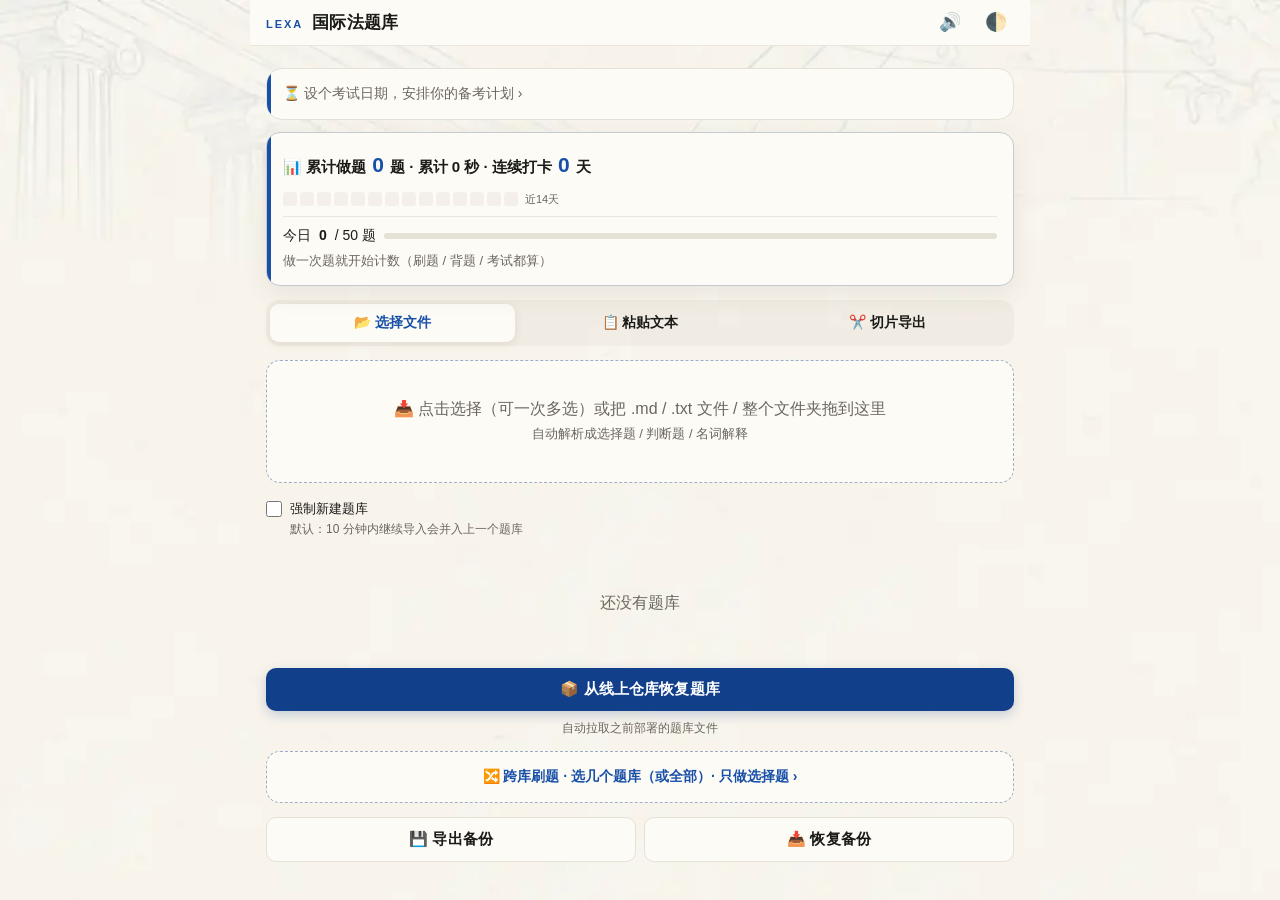
==== commit ca06a20b: "Release card-quiz-v53" ====
--- a/index.html
+++ b/index.html
@@ -71,6 +71,10 @@
       </div>
       <button class="btn" id="pasteImport">解析并导入题库 ›</button>
     </div>
+    <label class="import-opt" id="forceNewWrap">
+      <input type="checkbox" id="forceNewBank" />
+      <span>强制新建题库<span class="muted">默认：10 分钟内继续导入会并入上一个题库</span></span>
+    </label>
     <div id="bankList"></div>
     <!-- v31：跨库刷题入口（多题库混合 / 只做选择题） -->
     <div class="mix-entry" id="mixEntry">🔀 跨库刷题 · 选几个题库（或全部）· 只做选择题 ›</div>
@@ -236,6 +240,24 @@
         </div>
         <input type="file" id="bgmFile" accept="audio/*" class="hidden">
         <div class="muted" style="font-size:12px;margin-top:4px">支持 mp3 / m4a / ogg / wav，存在本机不联网</div>
+      </div>
+      <div class="field"><label>AI 判题（可选）</label>
+        <input type="password" id="aiKeyInput" placeholder="智谱 API Key，留空可停用" autocomplete="off">
+        <input type="text" id="aiModelInput" placeholder="模型名称，如 glm-4-flash" autocomplete="off" style="margin-top:6px">
+        <label for="aiProxyInput" style="display:block;margin-top:10px">自有代理（直连失败时可选）</label>
+        <input type="url" id="aiProxyInput" placeholder="https://你的代理.workers.dev/" autocomplete="off" spellcheck="false">
+        <label style="display:flex;gap:8px;align-items:flex-start;margin-top:8px;font-size:12px"><input type="checkbox" id="aiProxyConsent" style="width:auto;margin-top:2px">此地址由我管理或信任，同意将 API Key 和当前题目发送到该地址。</label>
+        <div class="btn-row" style="margin-top:8px">
+          <button class="btn secondary" id="aiSaveBtn">保存配置</button>
+          <button class="btn secondary" id="aiTestBtn">测试连接</button>
+        </div>
+        <div id="aiStatus" class="muted" role="status">AI 尚未初始化</div>
+        <div class="muted" style="font-size:12px;margin-top:6px">仅发送当前题目、参考答案和作答，不发送整库。代理留空时直连智谱官方接口；填写后只使用该代理，不会自动切换。Key 在本站本机保存，费用以你的账号为准。</div>
+      </div>
+      <div class="field"><label>公开题库恢复</label>
+        <button class="btn secondary" id="recoverBanks">检查并补齐公开题目</button>
+        <div class="muted" style="font-size:12px;margin-top:6px">只补缺题，保留已有题目和个人记录。自动备份属于本站本地存储，请定期导出备份。</div>
+        <div id="recoveryReport" class="hidden recovery-report" role="status"></div>
       </div>
       <!-- v39：选项乱序开关（用户要求可切换：乱序/原序） -->
       <div class="field"><label>选项乱序（内容在 ABCD 位置间打乱）</label>
@@ -357,6 +379,7 @@
   <script src="scoring.js"></script>
   <script src="sfx.js"></script>
   <script src="bgm.js"></script>
+  <script src="ai.js"></script>
   <script src="app.js"></script>
   <script>
     if ('serviceWorker' in navigator) {
--- a/styles.css
+++ b/styles.css
@@ -271,6 +271,23 @@
   padding: 16px; margin-bottom: 12px; box-shadow: var(--shadow); cursor: pointer;
 }
 .bank-card .name { font-size: 17px; font-weight: 700; }
+/* v53：这个题库还在 10 分钟导入窗口里，接着导入会并进来 */
+.merge-flag {
+  display: inline-block; margin-left: 8px; padding: 1px 7px; border-radius: 999px;
+  background: var(--warn-bg); color: var(--warn);
+  font-size: 11px; font-weight: 600; vertical-align: middle; white-space: nowrap;
+}
+/* v53：导入归组开关 */
+.import-opt {
+  display: flex; align-items: flex-start; gap: 8px;
+  margin: 10px 0 12px; font-size: 13px; color: var(--text);
+  cursor: pointer; -webkit-tap-highlight-color: transparent;
+}
+.import-opt input {
+  flex: none; width: 16px; height: 16px; margin: 2px 0 0;
+  accent-color: var(--primary); cursor: pointer;
+}
+.import-opt .muted { display: block; margin: 2px 0 0; font-size: 12px; line-height: 1.45; }
 .bank-card .meta { color: var(--muted); font-size: 13px; margin-top: 4px; }
 .bank-card .modes { display: flex; gap: 8px; margin-top: 14px; }
 .bank-card .modes .btn { padding: 10px; font-size: 14px; }
@@ -1059,28 +1076,35 @@
 .wb-grad-set { font-size: 12px; color: var(--muted); margin: 6px 0 2px; display: flex; align-items: center; gap: 4px; flex-wrap: wrap; }
 .wb-grad-set .wb-chip { padding: 2px 10px; font-size: 12px; }
 
-/* ===== v39.3：答完题后「下一题」吸底——不管解析多长按钮永远贴底可点 ===== */
-#nextWrap {
-  position: sticky;
-  bottom: 0;
-  background: var(--bg, #f5f2ec);
-  padding: 10px 0 14px;
-  z-index: 10;
-  margin-top: 10px;
-  border-top: 1px solid var(--line-soft, rgba(0,0,0,.06));
-}
-#nextWrap button { box-shadow: 0 -2px 12px rgba(0,0,0,.08); }
-[data-theme="dark"] #nextWrap { background: var(--bg, #1a1815); }
-
-/* 多选确认按钮也吸底 */
-#multiConfirm {
-  position: sticky;
-  bottom: 0;
-  z-index: 10;
-  background: var(--primary);
-  border-radius: 10px;
-  box-shadow: 0 -2px 12px rgba(0,0,0,.12);
-}
+/* 统一底部动作，确认与下一题轮替；为长解析和保存重试保留可滚动空间。 */
+#view-study.practice-view {
+  padding-bottom: calc(96px + env(safe-area-inset-bottom, 0px));
+}
+#view-study.practice-view.has-save-error {
+  padding-bottom: calc(160px + env(safe-area-inset-bottom, 0px));
+}
+/* viewIn 的 transform 会让 fixed 子元素相对整页定位，长题时按钮会落到屏外。 */
+#view-study.practice-view:not(.hidden) { animation: none; }
+#practiceActions.practice-actions {
+  position: fixed;
+  left: 0; right: 0; bottom: var(--practice-keyboard-offset, 0px);
+  z-index: 25;
+  width: 100%; max-width: 780px; margin: 0 auto;
+  display: flex; flex-direction: column; gap: 8px;
+  padding: 10px calc(16px + env(safe-area-inset-right, 0px))
+    calc(12px + env(safe-area-inset-bottom, 0px)) calc(16px + env(safe-area-inset-left, 0px));
+  background: var(--bg);
+  border-top: 1px solid var(--line-soft);
+  box-shadow: 0 -3px 14px rgba(0,0,0,.06);
+}
+#practiceActions #nextWrap {
+  position: static; padding: 0; margin: 0 !important;
+}
+#practiceActions .btn {
+  width: 100%; min-height: 48px; margin: 0 !important;
+  white-space: normal; overflow-wrap: anywhere;
+}
+#practiceActions #multiConfirm { position: static; }
 
 /* ===== v40：冲刺卡 + 学习报告 ===== */
 .sprint-card {
@@ -1094,3 +1118,104 @@
   background: var(--surface); border: 1px solid var(--line);
   border-radius: 14px; padding: 14px 16px; margin-bottom: 12px;
 }
+
+.ai-answer-input {
+  width: 100%; min-height: 110px; margin: 12px 0 8px; padding: 12px;
+  border: 1px solid var(--line); border-radius: 10px;
+  background: var(--surface); color: var(--text); font: inherit; resize: vertical;
+}
+.recovery-report {
+  margin-top: 12px; padding: 12px; border: 1px solid var(--line);
+  border-radius: 10px; white-space: pre-wrap; overflow-wrap: anywhere; font-size: 14px;
+}
+
+/* ===== v52：回看态（只读回顾） ===== */
+.review-note {
+  margin-top: 14px; padding: 9px 12px; border-radius: 10px;
+  font-size: 13.5px; line-height: 1.5;
+  display: flex; flex-wrap: wrap; align-items: baseline; gap: 4px 10px;
+}
+.review-note.ok { background: var(--ok-bg); color: var(--ok); }
+.review-note.bad { background: var(--bad-bg); color: var(--bad); }
+.review-picked { font-weight: 400; color: var(--text); opacity: .9; }
+.review-answer {
+  margin-top: 10px; padding: 11px 12px; border-radius: 10px;
+  border: 1px solid var(--line); background: var(--surface);
+  font-size: 14px; line-height: 1.6; white-space: pre-wrap;
+}
+.review-answer b { display: block; margin-bottom: 4px; font-size: 12px; font-weight: 700; color: var(--muted); }
+
+/* 回看态的选项不可点，去掉按压反馈 */
+.option.locked:active { transform: none; }
+
+/* ===== v51：AI 辅助内容改成结构化短卡片（原来是一整段 pre-wrap 纯文本） ===== */
+.ai-result { margin-top: 10px; }
+.ai-note { margin-top: 6px; font-size: 12px; }
+.ai-loading { font-size: 12.5px; color: var(--muted); }
+.ai-error { font-size: 12.5px; color: var(--bad); line-height: 1.5; }
+
+.ai-card {
+  padding: 12px 13px; border: 1px solid var(--line); border-radius: var(--radius);
+  background: var(--surface); box-shadow: var(--shadow-sm);
+}
+.ai-oneline {
+  padding-left: 9px; border-left: 3px solid var(--primary);
+  font-size: 15px; font-weight: 700; line-height: 1.45; color: var(--text);
+}
+.ai-points { margin: 9px 0 0; padding: 0; list-style: none; }
+.ai-points li {
+  position: relative; margin-top: 5px; padding-left: 14px;
+  font-size: 13.5px; line-height: 1.5; color: var(--text);
+}
+.ai-points li::before {
+  content: ''; position: absolute; left: 3px; top: .58em;
+  width: 4px; height: 4px; border-radius: 50%; background: var(--primary); opacity: .55;
+}
+.ai-trap {
+  margin-top: 9px; padding: 7px 10px; border-radius: 9px;
+  background: var(--warn-bg); color: var(--warn); font-size: 13px; line-height: 1.45;
+}
+.ai-trap b { margin-right: 6px; font-weight: 700; }
+.ai-more {
+  display: block; width: 100%; margin-top: 10px; padding: 7px 0;
+  border: 0; background: none; color: var(--muted);
+  font: inherit; font-size: 12.5px; text-align: left; cursor: pointer;
+}
+.ai-more:active { color: var(--primary); }
+.ai-full { margin-top: 8px; padding-top: 9px; border-top: 1px dashed var(--line); }
+.ai-full-text { font-size: 13px; line-height: 1.62; color: var(--text); white-space: pre-wrap; overflow-wrap: anywhere; }
+
+/* 巧记：口诀放大，说明压成一行小字 */
+.ai-hook { font-size: 16.5px; font-weight: 700; letter-spacing: .3px; line-height: 1.5; color: var(--primary); overflow-wrap: anywhere; }
+.ai-map { margin-top: 6px; font-size: 12.5px; line-height: 1.55; color: var(--muted); }
+
+/* ===== v51：举一反三 · 同考点关联题 ===== */
+.rel-block {
+  margin-top: 14px; padding: 11px 12px 4px;
+  border: 1px solid var(--line-primary); border-radius: var(--radius);
+  background: var(--primary-soft);
+}
+.rel-head {
+  display: flex; align-items: baseline; gap: 8px; margin-bottom: 3px;
+  font-size: 13px; font-weight: 700; color: var(--primary);
+}
+.rel-count { font-size: 11.5px; font-weight: 400; color: var(--muted); }
+.rel-row {
+  display: flex; align-items: center; gap: 8px; width: 100%;
+  padding: 9px 0; border: 0; border-top: 1px solid var(--line-soft);
+  background: none; font: inherit; text-align: left; cursor: pointer;
+  -webkit-tap-highlight-color: transparent;
+}
+.rel-row:active { opacity: .6; }
+.rel-tag {
+  flex: 0 0 auto; max-width: 92px; padding: 2px 7px; border-radius: 999px;
+  background: var(--primary); color: var(--on-primary);
+  font-size: 11px; line-height: 1.5;
+  overflow: hidden; text-overflow: ellipsis; white-space: nowrap;
+}
+.rel-stem {
+  flex: 1 1 auto; min-width: 0;
+  font-size: 13px; line-height: 1.45; color: var(--text);
+  overflow: hidden; text-overflow: ellipsis; white-space: nowrap;
+}
+.rel-go { flex: 0 0 auto; font-size: 16px; color: var(--muted); }
